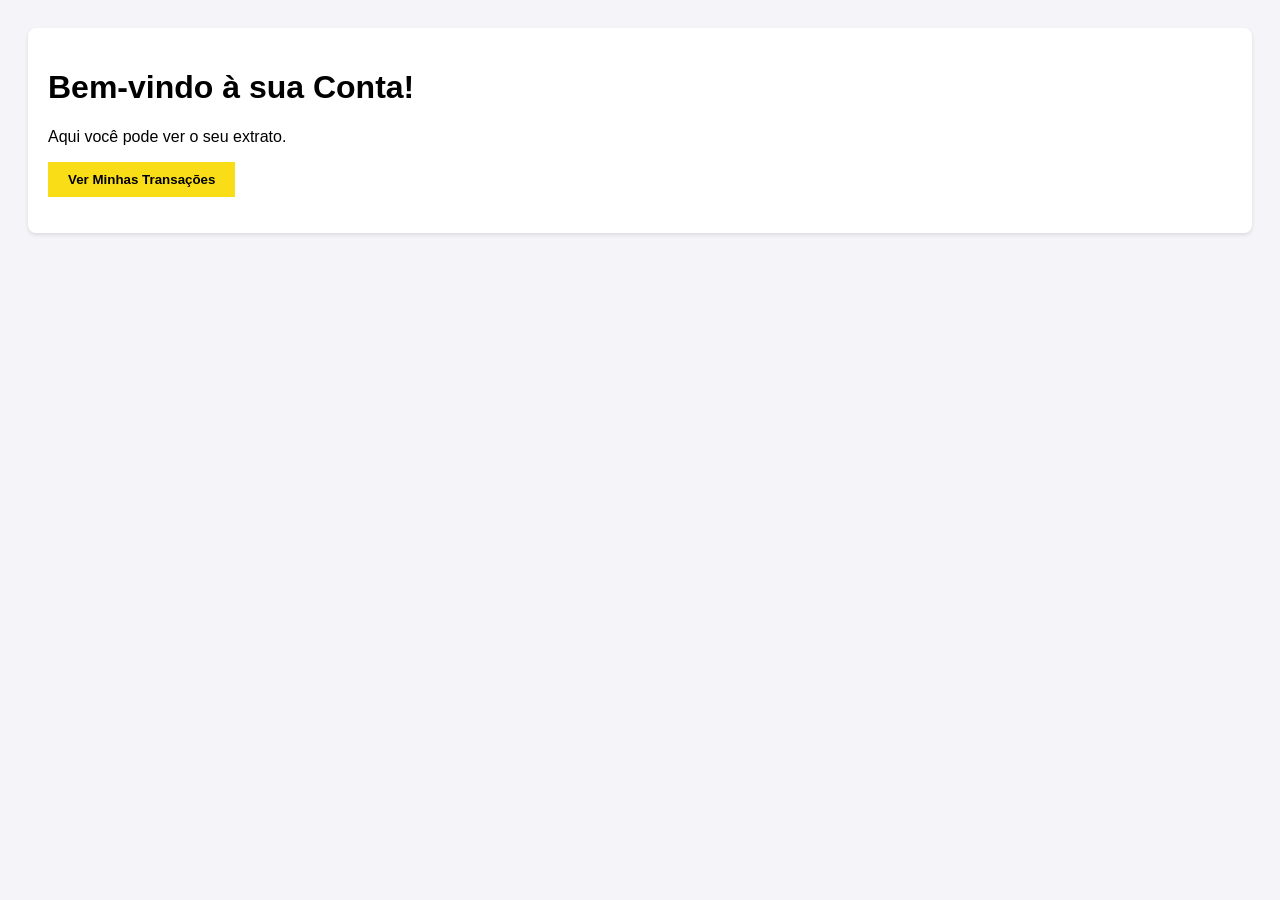
==== frontend/usuario/index.html @ 3e3252dc "Commit completa" ====
<!DOCTYPE html>
<html lang="pt-BR">
<head>
    <meta charset="UTF-8">
    <title>Banco do Brasil - Área do Cliente</title>
    <style>
        body { font-family: Arial, sans-serif; padding: 20px; background-color: #f4f4f9; }
        .caixa { background: white; padding: 20px; border-radius: 8px; box-shadow: 0 2px 4px rgba(0,0,0,0.1); }
        button { background-color: #f9dd16; border: none; padding: 10px 20px; cursor: pointer; font-weight: bold; }
    </style>
</head>
<body>
    <div class="caixa">
        <h1>Bem-vindo à sua Conta!</h1>
        <p>Aqui você pode ver o seu extrato.</p>
        <button onclick="buscarExtrato()">Ver Minhas Transações</button>
        
        <ul id="lista-transacoes">
            </ul>
    </div>

    <script src="js/api_cliente.js"></script>
</body>
</html>
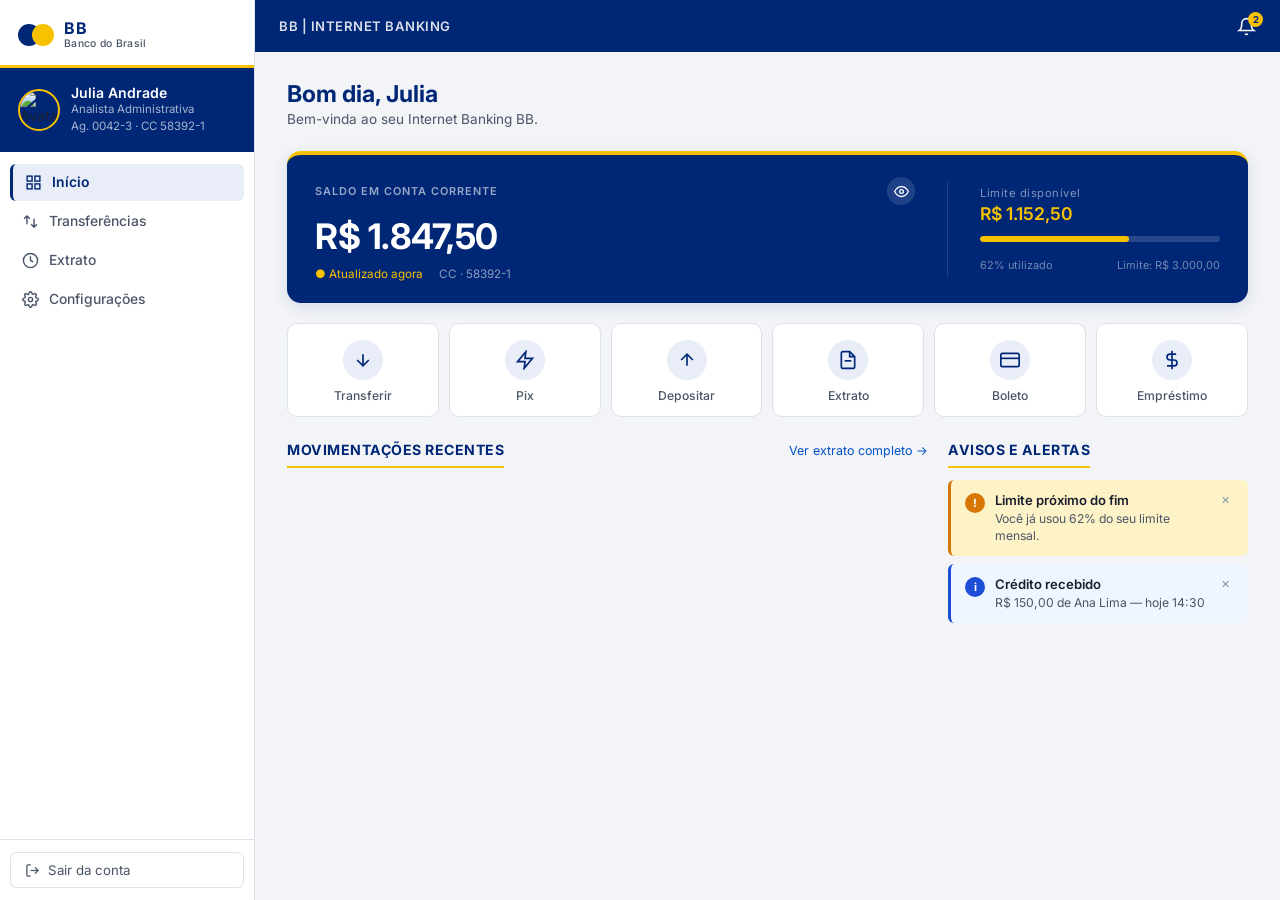
==== commit 5db19e3e: "Upload do Front do user 1/2 Commit do index.html e do style.css do front do usuário" ====
--- a/frontend/usuario/index.html
+++ b/frontend/usuario/index.html
@@ -1,24 +1,371 @@
 <!DOCTYPE html>
 <html lang="pt-BR">
 <head>
-    <meta charset="UTF-8">
-    <title>Banco do Brasil - Área do Cliente</title>
-    <style>
-        body { font-family: Arial, sans-serif; padding: 20px; background-color: #f4f4f9; }
-        .caixa { background: white; padding: 20px; border-radius: 8px; box-shadow: 0 2px 4px rgba(0,0,0,0.1); }
-        button { background-color: #f9dd16; border: none; padding: 10px 20px; cursor: pointer; font-weight: bold; }
-    </style>
+  <meta charset="UTF-8" />
+  <meta name="viewport" content="width=device-width, initial-scale=1.0"/>
+  <title>BB — Banco do Brasil</title>
+  <link rel="stylesheet" href="style.css" />
+  <link rel="preconnect" href="https://fonts.googleapis.com">
+  <link href="https://fonts.googleapis.com/css2?family=Inter:wght@300;400;500;600;700&display=swap" rel="stylesheet">
 </head>
 <body>
-    <div class="caixa">
-        <h1>Bem-vindo à sua Conta!</h1>
-        <p>Aqui você pode ver o seu extrato.</p>
-        <button onclick="buscarExtrato()">Ver Minhas Transações</button>
-        
-        <ul id="lista-transacoes">
-            </ul>
-    </div>
-
-    <script src="js/api_cliente.js"></script>
+
+  <aside class="sidebar" id="sidebar">
+
+    <div class="sidebar-header">
+      <div class="logo">
+        <div class="logo-emblem">
+          <div class="bb-circle bb-blue"></div>
+          <div class="bb-circle bb-yellow"></div>
+        </div>
+        <div class="logo-texts">
+          <span class="logo-bb">BB</span>
+          <span class="logo-name">Banco do Brasil</span>
+        </div>
+      </div>
+      <button class="sidebar-close" id="sidebarClose">✕</button>
+    </div>
+
+    <div class="user-card">
+      <div class="avatar">
+        <img src="https://api.dicebear.com/7.x/micah/svg?seed=julia&backgroundColor=f5d020" alt="Avatar Julia" />
+      </div>
+      <div class="user-info">
+        <p class="user-name">Julia Andrade</p>
+        <p class="user-detail">Analista Administrativa</p>
+        <p class="user-account">Ag. 0042-3 · CC 58392-1</p>
+      </div>
+    </div>
+
+    <nav class="nav-menu">
+      <a href="#" class="nav-item active" data-page="dashboard">
+        <svg class="nav-svg" viewBox="0 0 24 24" fill="none" stroke="currentColor" stroke-width="2"><rect x="3" y="3" width="7" height="7"/><rect x="14" y="3" width="7" height="7"/><rect x="3" y="14" width="7" height="7"/><rect x="14" y="14" width="7" height="7"/></svg>
+        Início
+      </a>
+      <a href="#" class="nav-item" data-page="transactions">
+        <svg class="nav-svg" viewBox="0 0 24 24" fill="none" stroke="currentColor" stroke-width="2"><path d="M7 16V4m0 0L3 8m4-4 4 4M17 8v12m0 0 4-4m-4 4-4-4"/></svg>
+        Transferências
+      </a>
+      <a href="#" class="nav-item" data-page="history">
+        <svg class="nav-svg" viewBox="0 0 24 24" fill="none" stroke="currentColor" stroke-width="2"><circle cx="12" cy="12" r="10"/><polyline points="12 6 12 12 16 14"/></svg>
+        Extrato
+      </a>
+      <a href="#" class="nav-item" data-page="settings">
+        <svg class="nav-svg" viewBox="0 0 24 24" fill="none" stroke="currentColor" stroke-width="2"><circle cx="12" cy="12" r="3"/><path d="M19.4 15a1.65 1.65 0 0 0 .33 1.82l.06.06a2 2 0 0 1-2.83 2.83l-.06-.06a1.65 1.65 0 0 0-1.82-.33 1.65 1.65 0 0 0-1 1.51V21a2 2 0 0 1-4 0v-.09A1.65 1.65 0 0 0 9 19.4a1.65 1.65 0 0 0-1.82.33l-.06.06a2 2 0 0 1-2.83-2.83l.06-.06A1.65 1.65 0 0 0 4.68 15a1.65 1.65 0 0 0-1.51-1H3a2 2 0 0 1 0-4h.09A1.65 1.65 0 0 0 4.6 9a1.65 1.65 0 0 0-.33-1.82l-.06-.06a2 2 0 0 1 2.83-2.83l.06.06A1.65 1.65 0 0 0 9 4.68a1.65 1.65 0 0 0 1-1.51V3a2 2 0 0 1 4 0v.09a1.65 1.65 0 0 0 1 1.51 1.65 1.65 0 0 0 1.82-.33l.06-.06a2 2 0 0 1 2.83 2.83l-.06.06A1.65 1.65 0 0 0 19.4 9a1.65 1.65 0 0 0 1.51 1H21a2 2 0 0 1 0 4h-.09a1.65 1.65 0 0 0-1.51 1z"/></svg>
+        Configurações
+      </a>
+    </nav>
+
+    <div class="sidebar-footer">
+      <button class="btn-logout">
+        <svg viewBox="0 0 24 24" fill="none" stroke="currentColor" stroke-width="2" width="15" height="15"><path d="M9 21H5a2 2 0 0 1-2-2V5a2 2 0 0 1 2-2h4"/><polyline points="16 17 21 12 16 7"/><line x1="21" y1="12" x2="9" y2="12"/></svg>
+        Sair da conta
+      </button>
+    </div>
+  </aside>
+
+  <div class="overlay" id="overlay"></div>
+
+  <main class="main" id="main">
+
+    <header class="topbar">
+      <button class="menu-btn" id="menuBtn">&#9776;</button>
+      <div class="topbar-center">BB | Internet Banking</div>
+      <div class="topbar-right">
+        <span class="topbar-time" id="currentTime"></span>
+        <div class="notif-bell" id="notifBell">
+          <svg viewBox="0 0 24 24" fill="none" stroke="currentColor" stroke-width="2" width="19" height="19"><path d="M18 8A6 6 0 0 0 6 8c0 7-3 9-3 9h18s-3-2-3-9"/><path d="M13.73 21a2 2 0 0 1-3.46 0"/></svg>
+          <span class="notif-badge" id="notifBadge">2</span>
+        </div>
+      </div>
+    </header>
+
+    <section class="page active" id="page-dashboard">
+
+      <div class="page-header">
+        <div>
+          <h1 class="greeting" id="greeting">Bom dia, Julia</h1>
+          <p class="subgreeting">Bem-vinda ao seu Internet Banking BB.</p>
+        </div>
+        <div class="header-date" id="headerDate"></div>
+      </div>
+
+      <div class="balance-card" id="balanceCard">
+        <div class="balance-card-inner">
+          <div class="balance-left">
+            <div class="balance-card-top">
+              <span class="balance-label">SALDO EM CONTA CORRENTE</span>
+              <button class="toggle-balance" id="toggleBalance" title="Mostrar/ocultar">
+                <svg id="eyeIcon" viewBox="0 0 24 24" fill="none" stroke="currentColor" stroke-width="2" width="15" height="15"><path d="M1 12s4-8 11-8 11 8 11 8-4 8-11 8-11-8-11-8z"/><circle cx="12" cy="12" r="3"/></svg>
+              </button>
+            </div>
+            <div class="balance-value" id="balanceDisplay">R$ 1.847,50</div>
+            <div class="balance-meta">
+              <span class="balance-update">● Atualizado agora</span>
+              <span class="balance-account">CC · 58392-1</span>
+            </div>
+          </div>
+          <div class="balance-divider"></div>
+          <div class="balance-right">
+            <div class="balance-stat">
+              <span class="stat-label">Limite disponível</span>
+              <span class="stat-val" id="limitDisplay">R$ 1.152,50</span>
+            </div>
+            <div class="balance-bar">
+              <div class="balance-bar-fill" id="balanceBarFill" style="width:62%"></div>
+            </div>
+            <div class="balance-limits">
+              <span id="limitPct">62% utilizado</span>
+              <span>Limite: R$ 3.000,00</span>
+            </div>
+          </div>
+        </div>
+      </div>
+
+      <div class="quick-actions">
+        <button class="qa-btn" data-page="transactions">
+          <div class="qa-icon-wrap">
+            <svg viewBox="0 0 24 24" fill="none" stroke="currentColor" stroke-width="2" width="20" height="20"><line x1="12" y1="5" x2="12" y2="19"/><polyline points="19 12 12 19 5 12"/></svg>
+          </div>
+          <span>Transferir</span>
+        </button>
+        <button class="qa-btn" onclick="openPixModal()">
+          <div class="qa-icon-wrap">
+            <svg viewBox="0 0 24 24" fill="none" stroke="currentColor" stroke-width="2" width="20" height="20"><polygon points="13 2 3 14 12 14 11 22 21 10 12 10 13 2"/></svg>
+          </div>
+          <span>Pix</span>
+        </button>
+        <button class="qa-btn" onclick="openDepositModal()">
+          <div class="qa-icon-wrap">
+            <svg viewBox="0 0 24 24" fill="none" stroke="currentColor" stroke-width="2" width="20" height="20"><line x1="12" y1="19" x2="12" y2="5"/><polyline points="5 12 12 5 19 12"/></svg>
+          </div>
+          <span>Depositar</span>
+        </button>
+        <button class="qa-btn" data-page="history">
+          <div class="qa-icon-wrap">
+            <svg viewBox="0 0 24 24" fill="none" stroke="currentColor" stroke-width="2" width="20" height="20"><path d="M14 2H6a2 2 0 0 0-2 2v16a2 2 0 0 0 2 2h12a2 2 0 0 0 2-2V8z"/><polyline points="14 2 14 8 20 8"/><line x1="16" y1="13" x2="8" y2="13"/></svg>
+          </div>
+          <span>Extrato</span>
+        </button>
+        <button class="qa-btn" onclick="showToast('Função disponível em breve.')">
+          <div class="qa-icon-wrap">
+            <svg viewBox="0 0 24 24" fill="none" stroke="currentColor" stroke-width="2" width="20" height="20"><rect x="1" y="4" width="22" height="16" rx="2"/><line x1="1" y1="10" x2="23" y2="10"/></svg>
+          </div>
+          <span>Boleto</span>
+        </button>
+        <button class="qa-btn" onclick="showToast('Função disponível em breve.')">
+          <div class="qa-icon-wrap">
+            <svg viewBox="0 0 24 24" fill="none" stroke="currentColor" stroke-width="2" width="20" height="20"><line x1="12" y1="1" x2="12" y2="23"/><path d="M17 5H9.5a3.5 3.5 0 0 0 0 7h5a3.5 3.5 0 0 1 0 7H6"/></svg>
+          </div>
+          <span>Empréstimo</span>
+        </button>
+      </div>
+
+      <div class="dashboard-grid">
+        <div class="recent-section">
+          <div class="section-header">
+            <h2 class="section-title">Movimentações recentes</h2>
+            <a href="#" class="see-all" data-page="history">Ver extrato completo →</a>
+          </div>
+          <div class="transactions-list" id="recentTransactions"></div>
+        </div>
+
+        <div class="alerts-section">
+          <h2 class="section-title">Avisos e alertas</h2>
+          <div id="alertsContainer">
+            <div class="alert-item alert-warning">
+              <div class="alert-icon-wrap warning">!</div>
+              <div class="alert-text">
+                <strong>Limite próximo do fim</strong>
+                <p>Você já usou 62% do seu limite mensal.</p>
+              </div>
+              <button class="alert-close" onclick="dismissAlert(this)">✕</button>
+            </div>
+            <div class="alert-item alert-info">
+              <div class="alert-icon-wrap info">i</div>
+              <div class="alert-text">
+                <strong>Crédito recebido</strong>
+                <p>R$ 150,00 de Ana Lima — hoje 14:30</p>
+              </div>
+              <button class="alert-close" onclick="dismissAlert(this)">✕</button>
+            </div>
+          </div>
+        </div>
+      </div>
+    </section>
+
+    <section class="page" id="page-transactions">
+      <div class="page-header">
+        <h1 class="page-title">Transferência entre contas</h1>
+        <p class="subgreeting">Preencha os dados do favorecido.</p>
+      </div>
+      <div class="form-card">
+        <div class="form-section-label">DADOS DA OPERAÇÃO</div>
+        <div class="form-group">
+          <label class="form-label">Conta de débito</label>
+          <div class="origin-display">
+            <div>
+              <div class="od-name">Julia Andrade</div>
+              <div class="od-sub">CC 58392-1 · Ag. 0042-3</div>
+            </div>
+            <span class="od-balance">Saldo: <strong id="formBalance">R$ 1.847,50</strong></span>
+          </div>
+        </div>
+        <div class="form-row">
+          <div class="form-group">
+            <label class="form-label" for="recipientName">Nome do favorecido</label>
+            <input type="text" id="recipientName" class="form-input" placeholder="Nome completo" />
+          </div>
+          <div class="form-group">
+            <label class="form-label" for="recipientAccount">Agência e conta</label>
+            <input type="text" id="recipientAccount" class="form-input" placeholder="0000 · 00000-0" />
+          </div>
+        </div>
+        <div class="form-row">
+          <div class="form-group">
+            <label class="form-label" for="transferAmount">Valor (R$)</label>
+            <div class="amount-input-wrap">
+              <span class="currency-prefix">R$</span>
+              <input type="number" id="transferAmount" class="form-input amount-input" placeholder="0,00" min="0.01" step="0.01" />
+            </div>
+          </div>
+          <div class="form-group">
+            <label class="form-label" for="transferDesc">Finalidade</label>
+            <input type="text" id="transferDesc" class="form-input" placeholder="Opcional" />
+          </div>
+        </div>
+        <div class="form-actions">
+          <button class="btn-secondary" onclick="navigateTo('dashboard')">Cancelar</button>
+          <button class="btn-primary" onclick="initiateTransfer()">Continuar →</button>
+        </div>
+      </div>
+    </section>
+
+    <section class="page" id="page-history">
+      <div class="page-header">
+        <h1 class="page-title">Extrato da conta</h1>
+        <p class="subgreeting">CC 58392-1 · Ag. 0042-3</p>
+      </div>
+      <div class="filter-bar">
+        <button class="filter-btn active" data-filter="all">Todas</button>
+        <button class="filter-btn" data-filter="sent">Débitos</button>
+        <button class="filter-btn" data-filter="received">Créditos</button>
+      </div>
+      <div class="transactions-list full" id="historyTransactions"></div>
+    </section>
+
+    <section class="page" id="page-settings">
+      <div class="page-header">
+        <h1 class="page-title">Configurações</h1>
+        <p class="subgreeting">Preferências da sua conta.</p>
+      </div>
+      <div class="settings-list">
+        <div class="settings-item">
+          <div class="settings-item-info">
+            <strong>Notificações de movimentações</strong>
+            <span>Receba alertas a cada operação realizada</span>
+          </div>
+          <label class="toggle-switch"><input type="checkbox" checked /><span class="slider"></span></label>
+        </div>
+        <div class="settings-item">
+          <div class="settings-item-info">
+            <strong>Autenticação em dois fatores</strong>
+            <span>Maior segurança no acesso à conta</span>
+          </div>
+          <label class="toggle-switch"><input type="checkbox" /><span class="slider"></span></label>
+        </div>
+        <div class="settings-item">
+          <div class="settings-item-info">
+            <strong>Tema escuro</strong>
+            <span>Alterar aparência da interface</span>
+          </div>
+          <label class="toggle-switch"><input type="checkbox" id="darkModeToggle" /><span class="slider"></span></label>
+        </div>
+        <div class="settings-item">
+          <div class="settings-item-info">
+            <strong>Alertas de limite de crédito</strong>
+            <span>Aviso automático ao ultrapassar 80% do limite</span>
+          </div>
+          <label class="toggle-switch"><input type="checkbox" checked /><span class="slider"></span></label>
+        </div>
+      </div>
+    </section>
+
+  </main>
+
+  <div class="modal-backdrop" id="modal-confirm">
+    <div class="modal">
+      <div class="modal-header-bar">
+        <div class="modal-logo-mini"><div class="bb-circle bb-blue" style="width:9px;height:9px"></div><div class="bb-circle bb-yellow" style="width:9px;height:9px;margin-left:-3px"></div></div>
+        <span>Banco do Brasil</span>
+      </div>
+      <div class="modal-icon"><svg viewBox="0 0 24 24" fill="none" stroke="currentColor" stroke-width="1.5" width="26" height="26"><path d="M7 16V4m0 0L3 8m4-4 4 4M17 8v12m0 0 4-4m-4 4-4-4"/></svg></div>
+      <h2 class="modal-title">Confirmar transferência</h2>
+      <div class="modal-details" id="modalDetails"></div>
+      <div class="modal-alert"><span>!</span><p>Verifique os dados antes de confirmar. Esta operação não poderá ser desfeita.</p></div>
+      <div class="modal-actions">
+        <button class="btn-secondary" onclick="closeModal('modal-confirm')">Cancelar</button>
+        <button class="btn-primary" onclick="confirmTransfer()">Confirmar transferência</button>
+      </div>
+    </div>
+  </div>
+
+  <div class="modal-backdrop" id="modal-success">
+    <div class="modal modal-sm">
+      <div class="modal-icon success-icon"><svg viewBox="0 0 24 24" fill="none" stroke="currentColor" stroke-width="2.5" width="26" height="26"><polyline points="20 6 9 17 4 12"/></svg></div>
+      <h2 class="modal-title">Operação realizada!</h2>
+      <p class="modal-sub" id="successMsg"></p>
+      <p class="modal-protocol">Protocolo: <strong id="protocolNum"></strong></p>
+      <button class="btn-primary" onclick="closeModal('modal-success'); navigateTo('dashboard')">Voltar ao início</button>
+    </div>
+  </div>
+
+  <div class="modal-backdrop" id="modal-error">
+    <div class="modal modal-sm">
+      <div class="modal-icon error-icon"><svg viewBox="0 0 24 24" fill="none" stroke="currentColor" stroke-width="2.5" width="26" height="26"><line x1="18" y1="6" x2="6" y2="18"/><line x1="6" y1="6" x2="18" y2="18"/></svg></div>
+      <h2 class="modal-title">Operação não realizada</h2>
+      <p class="modal-sub" id="errorMsg"></p>
+      <button class="btn-primary" onclick="closeModal('modal-error')">Tentar novamente</button>
+    </div>
+  </div>
+
+  <div class="modal-backdrop" id="modal-pix">
+    <div class="modal">
+      <div class="modal-header-bar pix-bar"><span class="pix-tag">&#9889; Pix</span></div>
+      <div class="modal-icon pix-icon"><svg viewBox="0 0 24 24" fill="none" stroke="currentColor" stroke-width="1.5" width="26" height="26"><polygon points="13 2 3 14 12 14 11 22 21 10 12 10 13 2"/></svg></div>
+      <h2 class="modal-title">Transferência Pix</h2>
+      <div class="form-group">
+        <label class="form-label">Chave Pix do destinatário</label>
+        <input type="text" class="form-input" id="pixKey" placeholder="CPF, e-mail, telefone ou chave aleatória" />
+      </div>
+      <div class="form-group">
+        <label class="form-label">Valor (R$)</label>
+        <div class="amount-input-wrap"><span class="currency-prefix">R$</span><input type="number" id="pixAmount" class="form-input amount-input" placeholder="0,00" /></div>
+      </div>
+      <div class="modal-actions">
+        <button class="btn-secondary" onclick="closeModal('modal-pix')">Cancelar</button>
+        <button class="btn-primary" onclick="processPix()">Confirmar Pix</button>
+      </div>
+    </div>
+  </div>
+
+  <div class="modal-backdrop" id="modal-deposit">
+    <div class="modal modal-sm">
+      <div class="modal-icon deposit-icon"><svg viewBox="0 0 24 24" fill="none" stroke="currentColor" stroke-width="2" width="26" height="26"><line x1="12" y1="19" x2="12" y2="5"/><polyline points="5 12 12 5 19 12"/></svg></div>
+      <h2 class="modal-title">Simular crédito</h2>
+      <p class="modal-sub">Adicione um valor à sua conta corrente.</p>
+      <div class="form-group">
+        <label class="form-label">Valor (R$)</label>
+        <div class="amount-input-wrap"><span class="currency-prefix">R$</span><input type="number" id="depositAmount" class="form-input amount-input" placeholder="0,00" /></div>
+      </div>
+      <div class="modal-actions">
+        <button class="btn-secondary" onclick="closeModal('modal-deposit')">Cancelar</button>
+        <button class="btn-primary" onclick="processDeposit()">Confirmar crédito</button>
+      </div>
+    </div>
+  </div>
+
+  <div class="toast" id="toast"></div>
+  <script src="app.js"></script>
 </body>
-</html>+</html>
--- a/frontend/usuario/style.css
+++ b/frontend/usuario/style.css
@@ -0,0 +1,871 @@
+/* ===========================
+   BB Internet Banking — style.css
+   Identidade: Azul #002776 + Amarelo #F8C200
+   =========================== */
+
+@import url('https://fonts.googleapis.com/css2?family=Inter:wght@300;400;500;600;700&display=swap');
+
+:root {
+  --bb-blue:        #002776;
+  --bb-blue-mid:    #003d99;
+  --bb-blue-light:  #0050c8;
+  --bb-yellow:      #F8C200;
+  --bb-yellow-dark: #d4a500;
+
+  --bg:        #f2f4f7;
+  --surface:   #ffffff;
+  --surface2:  #f7f8fa;
+  --border:    #dde1e9;
+
+  --text-primary:   #1a1f2e;
+  --text-secondary: #4a5568;
+  --text-muted:     #8a96a8;
+
+  --green:       #1a8a4a;
+  --green-light: #e6f5ed;
+  --red:         #c0392b;
+  --red-light:   #fdecea;
+  --orange:      #d97706;
+  --orange-light:#fef3c7;
+  --info:        #1d4ed8;
+  --info-light:  #eff6ff;
+
+  --shadow-sm: 0 1px 3px rgba(0,39,118,0.08);
+  --shadow-md: 0 4px 16px rgba(0,39,118,0.12);
+  --shadow-lg: 0 12px 40px rgba(0,39,118,0.18);
+
+  --radius-sm: 6px;
+  --radius:    10px;
+  --radius-lg: 14px;
+
+  --sidebar-w: 255px;
+  --font: 'Inter', sans-serif;
+  --transition: 0.18s ease;
+}
+
+body.dark {
+  --bg:        #0d1117;
+  --surface:   #161b27;
+  --surface2:  #1e2535;
+  --border:    #2a3347;
+  --text-primary:   #e8edf5;
+  --text-secondary: #8fa3c0;
+  --text-muted:     #506075;
+  --green-light:    #0d2e1a;
+  --red-light:      #2e0f0c;
+  --orange-light:   #2e1f05;
+  --info-light:     #0d1a3a;
+}
+
+*, *::before, *::after { box-sizing: border-box; margin: 0; padding: 0; }
+body {
+  font-family: var(--font);
+  background: var(--bg);
+  color: var(--text-primary);
+  min-height: 100vh;
+  display: flex;
+  font-size: 14px;
+  transition: background var(--transition), color var(--transition);
+}
+
+.logo-emblem {
+  display: flex;
+  align-items: center;
+}
+.bb-circle {
+  width: 22px; height: 22px;
+  border-radius: 50%;
+}
+.bb-blue   { background: var(--bb-blue); }
+.bb-yellow { background: var(--bb-yellow); margin-left: -8px; }
+.logo-texts {
+  display: flex;
+  flex-direction: column;
+  margin-left: 10px;
+  line-height: 1.1;
+}
+.logo-bb {
+  font-weight: 700;
+  font-size: 1rem;
+  color: var(--bb-blue);
+  letter-spacing: 1px;
+}
+body.dark .logo-bb { color: var(--bb-yellow); }
+.logo-name {
+  font-size: 0.65rem;
+  color: var(--text-secondary);
+  letter-spacing: 0.3px;
+  font-weight: 500;
+}
+
+.sidebar {
+  width: var(--sidebar-w);
+  height: 100vh;
+  background: var(--surface);
+  border-right: 1px solid var(--border);
+  display: flex;
+  flex-direction: column;
+  position: fixed;
+  left: 0; top: 0;
+  z-index: 200;
+  transition: transform var(--transition), box-shadow var(--transition);
+}
+
+.sidebar-header {
+  display: flex;
+  align-items: center;
+  justify-content: space-between;
+  padding: 20px 18px 16px;
+  border-bottom: 3px solid var(--bb-yellow);
+}
+.logo { display: flex; align-items: center; }
+.sidebar-close {
+  display: none;
+  background: none;
+  border: none;
+  color: var(--text-secondary);
+  font-size: 1rem;
+  cursor: pointer;
+  padding: 4px 6px;
+  border-radius: var(--radius-sm);
+}
+.sidebar-close:hover { background: var(--surface2); }
+
+.user-card {
+  display: flex;
+  align-items: center;
+  gap: 11px;
+  padding: 16px 18px;
+  background: var(--bb-blue);
+}
+.avatar {
+  width: 42px; height: 42px;
+  border-radius: 50%;
+  overflow: hidden;
+  border: 2px solid var(--bb-yellow);
+  flex-shrink: 0;
+}
+.avatar img { width: 100%; height: 100%; object-fit: cover; }
+.user-name {
+  font-weight: 600;
+  font-size: 0.88rem;
+  color: #fff;
+}
+.user-detail, .user-account {
+  font-size: 0.72rem;
+  color: rgba(255,255,255,0.65);
+  line-height: 1.5;
+}
+
+.nav-menu {
+  flex: 1;
+  padding: 12px 10px;
+  display: flex;
+  flex-direction: column;
+  gap: 2px;
+}
+.nav-item {
+  display: flex;
+  align-items: center;
+  gap: 10px;
+  padding: 10px 12px;
+  border-radius: var(--radius-sm);
+  text-decoration: none;
+  color: var(--text-secondary);
+  font-size: 0.87rem;
+  font-weight: 500;
+  transition: all var(--transition);
+}
+.nav-item:hover {
+  background: var(--surface2);
+  color: var(--bb-blue);
+}
+.nav-item.active {
+  background: #e8edf8;
+  color: var(--bb-blue);
+  font-weight: 600;
+  border-left: 3px solid var(--bb-blue);
+}
+body.dark .nav-item.active {
+  background: #0d1a3a;
+  color: var(--bb-yellow);
+  border-left-color: var(--bb-yellow);
+}
+.nav-svg { width: 17px; height: 17px; flex-shrink: 0; }
+
+.sidebar-footer { padding: 12px 10px; border-top: 1px solid var(--border); }
+.btn-logout {
+  width: 100%;
+  padding: 9px 14px;
+  display: flex;
+  align-items: center;
+  gap: 8px;
+  background: none;
+  border: 1px solid var(--border);
+  border-radius: var(--radius-sm);
+  color: var(--text-secondary);
+  font-family: var(--font);
+  font-size: 0.83rem;
+  cursor: pointer;
+  transition: all var(--transition);
+}
+.btn-logout:hover {
+  background: var(--red-light);
+  border-color: var(--red);
+  color: var(--red);
+}
+
+.overlay { display: none; position: fixed; inset: 0; background: rgba(0,0,0,0.4); z-index: 150; }
+.overlay.active { display: block; }
+
+.main { margin-left: var(--sidebar-w); flex: 1; min-height: 100vh; display: flex; flex-direction: column; }
+
+.topbar {
+  height: 52px;
+  background: var(--bb-blue);
+  display: flex;
+  align-items: center;
+  justify-content: space-between;
+  padding: 0 24px;
+  position: sticky;
+  top: 0;
+  z-index: 100;
+}
+.menu-btn {
+  display: none;
+  background: none;
+  border: none;
+  color: white;
+  font-size: 1.2rem;
+  cursor: pointer;
+  padding: 4px;
+}
+.topbar-center {
+  font-size: 0.82rem;
+  font-weight: 600;
+  color: rgba(255,255,255,0.85);
+  letter-spacing: 0.5px;
+  text-transform: uppercase;
+}
+.topbar-right { display: flex; align-items: center; gap: 16px; }
+.topbar-time { font-size: 0.78rem; color: rgba(255,255,255,0.65); }
+.notif-bell { position: relative; cursor: pointer; color: white; display: flex; }
+.notif-badge {
+  position: absolute;
+  top: -5px; right: -7px;
+  background: var(--bb-yellow);
+  color: var(--bb-blue);
+  font-size: 0.6rem;
+  font-weight: 700;
+  width: 15px; height: 15px;
+  border-radius: 50%;
+  display: flex;
+  align-items: center;
+  justify-content: center;
+}
+
+.page { display: none; padding: 28px 32px 48px; width: 100%; animation: fadeIn 0.25s ease; }
+.page.active { display: block; }
+
+#page-dashboard.active {
+  display: grid;
+  grid-template-columns: 1fr 320px;
+  grid-template-rows: auto auto auto 1fr;
+  column-gap: 24px;
+}
+#page-dashboard .page-header   { grid-column: 1 / -1; }
+#page-dashboard .balance-card  { grid-column: 1 / -1; }
+#page-dashboard .quick-actions { grid-column: 1 / -1; }
+#page-dashboard .dashboard-grid { grid-column: 1 / -1; }
+
+@keyframes fadeIn { from { opacity: 0; transform: translateY(8px); } to { opacity: 1; transform: translateY(0); } }
+
+.page-header { margin-bottom: 24px; display: flex; justify-content: space-between; align-items: flex-start; }
+.greeting { font-size: 1.45rem; font-weight: 700; color: var(--bb-blue); }
+body.dark .greeting { color: var(--bb-yellow); }
+.page-title { font-size: 1.3rem; font-weight: 700; color: var(--text-primary); }
+.subgreeting { color: var(--text-secondary); font-size: 0.85rem; margin-top: 3px; }
+.header-date { font-size: 0.78rem; color: var(--text-muted); text-align: right; line-height: 1.6; }
+
+.balance-card {
+  background: var(--bb-blue);
+  border-radius: var(--radius-lg);
+  margin-bottom: 20px;
+  overflow: hidden;
+  box-shadow: var(--shadow-md);
+  border-top: 4px solid var(--bb-yellow);
+}
+.balance-card-inner {
+  display: flex;
+  align-items: stretch;
+  padding: 22px 28px;
+  gap: 32px;
+}
+.balance-left { flex: 1; }
+.balance-card-top {
+  display: flex;
+  align-items: center;
+  justify-content: space-between;
+  margin-bottom: 10px;
+}
+.balance-label {
+  font-size: 0.68rem;
+  font-weight: 600;
+  color: rgba(255,255,255,0.6);
+  letter-spacing: 1px;
+}
+.toggle-balance {
+  background: rgba(255,255,255,0.12);
+  border: none;
+  color: white;
+  width: 28px; height: 28px;
+  border-radius: 50%;
+  cursor: pointer;
+  display: flex;
+  align-items: center;
+  justify-content: center;
+  transition: background var(--transition);
+}
+.toggle-balance:hover { background: rgba(255,255,255,0.22); }
+.balance-value {
+  font-size: 2.2rem;
+  font-weight: 700;
+  color: white;
+  letter-spacing: -0.5px;
+  margin-bottom: 10px;
+  transition: all 0.25s;
+}
+.balance-meta {
+  display: flex;
+  gap: 16px;
+  font-size: 0.73rem;
+  color: rgba(255,255,255,0.55);
+}
+.balance-update { color: var(--bb-yellow); }
+.balance-divider {
+  width: 1px;
+  background: rgba(255,255,255,0.12);
+  margin: 4px 0;
+}
+.balance-right {
+  min-width: 240px;
+  display: flex;
+  flex-direction: column;
+  justify-content: center;
+  gap: 12px;
+}
+.balance-stat { display: flex; flex-direction: column; gap: 3px; }
+.stat-label { font-size: 0.7rem; color: rgba(255,255,255,0.5); letter-spacing: 0.5px; }
+.stat-val { font-size: 1.1rem; font-weight: 600; color: var(--bb-yellow); }
+.balance-bar {
+  background: rgba(255,255,255,0.15);
+  height: 6px;
+  border-radius: 6px;
+  overflow: hidden;
+}
+.balance-bar-fill {
+  height: 100%;
+  background: var(--bb-yellow);
+  border-radius: 6px;
+  transition: width 0.6s ease;
+}
+.balance-limits {
+  display: flex;
+  justify-content: space-between;
+  font-size: 0.68rem;
+  color: rgba(255,255,255,0.45);
+  margin-top: 4px;
+}
+
+.quick-actions {
+  display: grid;
+  grid-template-columns: repeat(6, 1fr);
+  gap: 10px;
+  margin-bottom: 24px;
+}
+.qa-btn {
+  background: var(--surface);
+  border: 1px solid var(--border);
+  border-radius: var(--radius);
+  padding: 16px 8px 13px;
+  display: flex;
+  flex-direction: column;
+  align-items: center;
+  gap: 8px;
+  cursor: pointer;
+  font-family: var(--font);
+  font-size: 0.76rem;
+  font-weight: 500;
+  color: var(--text-secondary);
+  transition: all var(--transition);
+}
+.qa-btn:hover {
+  border-color: var(--bb-blue);
+  color: var(--bb-blue);
+  background: #e8edf8;
+  transform: translateY(-2px);
+  box-shadow: var(--shadow-sm);
+}
+body.dark .qa-btn:hover { background: #0d1a3a; color: var(--bb-yellow); border-color: var(--bb-yellow); }
+.qa-icon-wrap {
+  width: 40px; height: 40px;
+  border-radius: 50%;
+  background: #e8edf8;
+  display: flex;
+  align-items: center;
+  justify-content: center;
+  color: var(--bb-blue);
+  transition: all var(--transition);
+}
+body.dark .qa-icon-wrap { background: #0d1a3a; color: var(--bb-yellow); }
+.qa-btn:hover .qa-icon-wrap { background: var(--bb-blue); color: white; }
+body.dark .qa-btn:hover .qa-icon-wrap { background: var(--bb-yellow); color: var(--bb-blue); }
+
+.dashboard-grid {
+  display: grid;
+  grid-template-columns: 1fr 300px;
+  gap: 20px;
+}
+
+.section-title {
+  font-size: 0.88rem;
+  font-weight: 700;
+  color: var(--bb-blue);
+  text-transform: uppercase;
+  letter-spacing: 0.5px;
+  margin-bottom: 12px;
+  padding-bottom: 8px;
+  border-bottom: 2px solid var(--bb-yellow);
+  display: inline-block;
+}
+body.dark .section-title { color: var(--bb-yellow); }
+.section-header {
+  display: flex;
+  align-items: baseline;
+  justify-content: space-between;
+  margin-bottom: 12px;
+}
+.section-header .section-title { margin-bottom: 0; }
+.see-all { font-size: 0.78rem; color: var(--bb-blue-light); text-decoration: none; }
+.see-all:hover { text-decoration: underline; }
+
+.alert-item {
+  display: flex;
+  align-items: flex-start;
+  gap: 10px;
+  padding: 12px 14px;
+  border-radius: var(--radius-sm);
+  border-left: 3px solid transparent;
+  margin-bottom: 8px;
+  animation: slideIn 0.25s ease;
+}
+@keyframes slideIn { from { opacity: 0; transform: translateX(-8px); } to { opacity: 1; } }
+.alert-warning { background: var(--orange-light); border-left-color: var(--orange); }
+.alert-info    { background: var(--info-light);   border-left-color: var(--info); }
+.alert-success { background: var(--green-light);  border-left-color: var(--green); }
+.alert-danger  { background: var(--red-light);    border-left-color: var(--red); }
+.alert-icon-wrap {
+  width: 20px; height: 20px;
+  border-radius: 50%;
+  display: flex;
+  align-items: center;
+  justify-content: center;
+  font-size: 0.7rem;
+  font-weight: 700;
+  flex-shrink: 0;
+  margin-top: 1px;
+}
+.alert-icon-wrap.warning { background: var(--orange); color: white; }
+.alert-icon-wrap.info    { background: var(--info);   color: white; }
+.alert-icon-wrap.success { background: var(--green);  color: white; }
+.alert-icon-wrap.danger  { background: var(--red);    color: white; }
+.alert-text { flex: 1; }
+.alert-text strong { font-size: 0.82rem; font-weight: 600; display: block; margin-bottom: 2px; color: var(--text-primary); }
+.alert-text p { font-size: 0.76rem; color: var(--text-secondary); line-height: 1.4; }
+.alert-close {
+  background: none; border: none; color: var(--text-muted);
+  cursor: pointer; font-size: 0.7rem; padding: 2px 4px;
+  border-radius: 3px; transition: all var(--transition); flex-shrink: 0;
+}
+.alert-close:hover { background: rgba(0,0,0,0.07); }
+
+.transactions-list { display: flex; flex-direction: column; gap: 1px; }
+.tx-item {
+  display: flex;
+  align-items: center;
+  gap: 12px;
+  background: var(--surface);
+  border: 1px solid var(--border);
+  border-radius: var(--radius-sm);
+  padding: 12px 16px;
+  margin-bottom: 4px;
+  transition: all var(--transition);
+}
+.tx-item:hover { border-color: var(--bb-blue); box-shadow: var(--shadow-sm); }
+.tx-icon {
+  width: 36px; height: 36px;
+  border-radius: 50%;
+  display: flex;
+  align-items: center;
+  justify-content: center;
+  font-size: 0.85rem;
+  font-weight: 700;
+  flex-shrink: 0;
+  color: white;
+}
+.tx-icon.sent     { background: var(--red); }
+.tx-icon.received { background: var(--green); }
+.tx-icon.deposit  { background: var(--bb-blue); }
+.tx-info { flex: 1; }
+.tx-name  { font-weight: 600; font-size: 0.86rem; color: var(--text-primary); }
+.tx-date  { font-size: 0.72rem; color: var(--text-muted); margin-top: 2px; }
+.tx-amount { font-weight: 700; font-size: 0.9rem; }
+.tx-amount.sent     { color: var(--red); }
+.tx-amount.received { color: var(--green); }
+.tx-amount.deposit  { color: var(--bb-blue); }
+
+.filter-bar { display: flex; gap: 8px; margin-bottom: 18px; }
+.filter-btn {
+  padding: 7px 16px;
+  border: 1px solid var(--border);
+  background: var(--surface);
+  border-radius: 4px;
+  font-family: var(--font);
+  font-size: 0.8rem;
+  font-weight: 500;
+  color: var(--text-secondary);
+  cursor: pointer;
+  transition: all var(--transition);
+}
+.filter-btn.active, .filter-btn:hover {
+  background: var(--bb-blue);
+  border-color: var(--bb-blue);
+  color: white;
+}
+body.dark .filter-btn.active, body.dark .filter-btn:hover {
+  background: var(--bb-yellow);
+  border-color: var(--bb-yellow);
+  color: var(--bb-blue);
+}
+
+.form-card {
+  background: var(--surface);
+  border: 1px solid var(--border);
+  border-radius: var(--radius-lg);
+  border-top: 3px solid var(--bb-blue);
+  padding: 26px 24px;
+  display: flex;
+  flex-direction: column;
+  gap: 18px;
+}
+body.dark .form-card { border-top-color: var(--bb-yellow); }
+.form-section-label {
+  font-size: 0.68rem;
+  font-weight: 700;
+  color: var(--bb-blue);
+  letter-spacing: 1.2px;
+  padding-bottom: 12px;
+  border-bottom: 1px solid var(--border);
+}
+body.dark .form-section-label { color: var(--bb-yellow); }
+.form-row { display: grid; grid-template-columns: 1fr 1fr; gap: 16px; }
+.form-group { display: flex; flex-direction: column; gap: 6px; }
+.form-label {
+  font-size: 0.73rem;
+  font-weight: 600;
+  color: var(--text-secondary);
+  text-transform: uppercase;
+  letter-spacing: 0.4px;
+}
+.form-input {
+  padding: 10px 13px;
+  border: 1px solid var(--border);
+  border-radius: var(--radius-sm);
+  background: var(--bg);
+  font-family: var(--font);
+  font-size: 0.9rem;
+  color: var(--text-primary);
+  transition: border-color var(--transition), box-shadow var(--transition);
+  outline: none;
+}
+.form-input:focus {
+  border-color: var(--bb-blue);
+  box-shadow: 0 0 0 3px rgba(0,39,118,0.1);
+}
+.form-input::placeholder { color: var(--text-muted); }
+.amount-input-wrap {
+  display: flex;
+  align-items: center;
+  border: 1px solid var(--border);
+  border-radius: var(--radius-sm);
+  background: var(--bg);
+  overflow: hidden;
+  transition: border-color var(--transition), box-shadow var(--transition);
+}
+.amount-input-wrap:focus-within {
+  border-color: var(--bb-blue);
+  box-shadow: 0 0 0 3px rgba(0,39,118,0.1);
+}
+.currency-prefix {
+  padding: 0 12px;
+  font-weight: 600;
+  color: var(--text-muted);
+  font-size: 0.88rem;
+  border-right: 1px solid var(--border);
+  background: var(--surface2);
+}
+.amount-input { flex: 1; border: none !important; box-shadow: none !important; background: transparent; }
+.origin-display {
+  background: var(--surface2);
+  border: 1px solid var(--border);
+  border-radius: var(--radius-sm);
+  padding: 11px 14px;
+  display: flex;
+  align-items: center;
+  justify-content: space-between;
+}
+.od-name { font-weight: 600; font-size: 0.9rem; }
+.od-sub  { font-size: 0.72rem; color: var(--text-muted); margin-top: 2px; }
+.od-balance { font-size: 0.8rem; color: var(--text-secondary); }
+.od-balance strong { color: var(--green); }
+.form-actions { display: flex; gap: 12px; justify-content: flex-end; padding-top: 4px; }
+
+.btn-primary {
+  padding: 11px 24px;
+  background: var(--bb-blue);
+  color: white;
+  border: none;
+  border-radius: var(--radius-sm);
+  font-family: var(--font);
+  font-weight: 600;
+  font-size: 0.88rem;
+  cursor: pointer;
+  transition: all var(--transition);
+  letter-spacing: 0.2px;
+}
+.btn-primary:hover {
+  background: var(--bb-blue-mid);
+  box-shadow: 0 3px 12px rgba(0,39,118,0.3);
+  transform: translateY(-1px);
+}
+.btn-primary:active { transform: translateY(0); }
+.btn-secondary {
+  padding: 11px 22px;
+  background: var(--surface);
+  color: var(--text-secondary);
+  border: 1px solid var(--border);
+  border-radius: var(--radius-sm);
+  font-family: var(--font);
+  font-weight: 500;
+  font-size: 0.88rem;
+  cursor: pointer;
+  transition: all var(--transition);
+}
+.btn-secondary:hover { background: var(--surface2); border-color: var(--text-muted); }
+
+.settings-list {
+  background: var(--surface);
+  border: 1px solid var(--border);
+  border-radius: var(--radius-lg);
+  border-top: 3px solid var(--bb-blue);
+  overflow: hidden;
+}
+.settings-item {
+  display: flex;
+  align-items: center;
+  justify-content: space-between;
+  padding: 16px 20px;
+  border-bottom: 1px solid var(--border);
+  gap: 16px;
+}
+.settings-item:last-child { border-bottom: none; }
+.settings-item-info { display: flex; flex-direction: column; gap: 2px; }
+.settings-item-info strong { font-size: 0.88rem; font-weight: 600; color: var(--text-primary); }
+.settings-item-info span { font-size: 0.76rem; color: var(--text-muted); }
+
+.toggle-switch { position: relative; width: 42px; height: 22px; cursor: pointer; flex-shrink: 0; }
+.toggle-switch input { opacity: 0; width: 0; height: 0; }
+.slider {
+  position: absolute; inset: 0;
+  background: var(--border);
+  border-radius: 22px;
+  transition: background var(--transition);
+}
+.slider::before {
+  content: '';
+  position: absolute;
+  width: 16px; height: 16px;
+  left: 3px; top: 3px;
+  background: white;
+  border-radius: 50%;
+  transition: transform var(--transition);
+  box-shadow: var(--shadow-sm);
+}
+.toggle-switch input:checked + .slider { background: var(--bb-blue); }
+.toggle-switch input:checked + .slider::before { transform: translateX(20px); }
+
+.modal-backdrop {
+  display: none;
+  position: fixed; inset: 0;
+  background: rgba(0,0,0,0.45);
+  z-index: 400;
+  align-items: center;
+  justify-content: center;
+  padding: 20px;
+  backdrop-filter: blur(3px);
+}
+.modal-backdrop.open { display: flex; animation: bdin 0.2s ease; }
+@keyframes bdin { from { opacity: 0; } to { opacity: 1; } }
+.modal {
+  background: var(--surface);
+  border-radius: var(--radius-lg);
+  padding: 0;
+  width: 100%;
+  max-width: 420px;
+  display: flex;
+  flex-direction: column;
+  gap: 0;
+  animation: modalIn 0.28s cubic-bezier(.34,1.56,.64,1);
+  box-shadow: var(--shadow-lg);
+  overflow: hidden;
+  border: 1px solid var(--border);
+}
+.modal-sm { max-width: 350px; }
+@keyframes modalIn { from { opacity: 0; transform: scale(0.9) translateY(16px); } to { opacity: 1; transform: scale(1) translateY(0); } }
+
+.modal-header-bar {
+  background: var(--bb-blue);
+  padding: 12px 20px;
+  display: flex;
+  align-items: center;
+  gap: 8px;
+  font-size: 0.78rem;
+  font-weight: 600;
+  color: rgba(255,255,255,0.85);
+  letter-spacing: 0.5px;
+}
+.modal-logo-mini { display: flex; align-items: center; }
+.pix-bar { background: #00a859; }
+.pix-tag { font-weight: 700; color: white; font-size: 0.85rem; letter-spacing: 1px; }
+
+.modal > *:not(.modal-header-bar) { padding: 0 24px; }
+.modal > .modal-icon { padding-top: 24px; }
+.modal > .modal-actions { padding-bottom: 24px; }
+
+.modal-icon {
+  width: 52px; height: 52px;
+  border-radius: 50%;
+  background: #e8edf8;
+  color: var(--bb-blue);
+  display: flex;
+  align-items: center;
+  justify-content: center;
+  align-self: center;
+  margin: 20px auto 0;
+}
+.modal-icon.success-icon { background: var(--green-light); color: var(--green); }
+.modal-icon.error-icon   { background: var(--red-light);   color: var(--red); }
+.modal-icon.pix-icon     { background: #e6f5ee; color: #00a859; }
+.modal-icon.deposit-icon { background: #e8edf8; color: var(--bb-blue); }
+
+.modal-title {
+  font-size: 1.15rem;
+  font-weight: 700;
+  text-align: center;
+  color: var(--text-primary);
+  margin-top: 12px;
+  padding-top: 0;
+}
+.modal-sub {
+  text-align: center;
+  font-size: 0.85rem;
+  color: var(--text-secondary);
+  line-height: 1.5;
+  margin-top: 6px;
+}
+.modal-protocol {
+  text-align: center;
+  font-size: 0.78rem;
+  color: var(--text-muted);
+  margin-top: 4px;
+}
+.modal-details {
+  background: var(--surface2);
+  border-radius: var(--radius-sm);
+  padding: 14px;
+  font-size: 0.85rem;
+  display: flex;
+  flex-direction: column;
+  gap: 8px;
+  margin-top: 14px;
+  border: 1px solid var(--border);
+}
+.modal-detail-row { display: flex; justify-content: space-between; align-items: center; }
+.modal-detail-row span:first-child { color: var(--text-secondary); }
+.modal-detail-row span:last-child { font-weight: 600; }
+.modal-alert {
+  display: flex;
+  align-items: flex-start;
+  gap: 9px;
+  background: var(--orange-light);
+  border: 1px solid rgba(217,119,6,0.25);
+  border-radius: var(--radius-sm);
+  padding: 11px 13px;
+  font-size: 0.79rem;
+  color: var(--text-secondary);
+  line-height: 1.5;
+  margin-top: 12px;
+}
+.modal-alert span { color: var(--orange); font-weight: 700; font-size: 1rem; flex-shrink: 0; }
+.modal-actions {
+  display: flex;
+  gap: 10px;
+  margin-top: 18px;
+}
+.modal-actions .btn-primary, .modal-actions .btn-secondary { flex: 1; }
+/* Form group dentro de modal também precisa de padding */
+.modal .form-group { padding: 0 24px; margin-top: 14px; }
+.modal .form-group:first-of-type { margin-top: 16px; }
+
+.toast {
+  position: fixed;
+  bottom: 24px; left: 50%;
+  transform: translateX(-50%) translateY(60px);
+  background: var(--bb-blue);
+  color: white;
+  padding: 11px 22px;
+  border-radius: 4px;
+  font-size: 0.84rem;
+  font-weight: 500;
+  z-index: 999;
+  opacity: 0;
+  transition: all 0.3s cubic-bezier(.34,1.56,.64,1);
+  pointer-events: none;
+  max-width: 90vw;
+  text-align: center;
+  border-left: 4px solid var(--bb-yellow);
+  box-shadow: var(--shadow-md);
+}
+.toast.show { opacity: 1; transform: translateX(-50%) translateY(0); }
+
+@media (max-width: 900px) {
+  .quick-actions { grid-template-columns: repeat(3, 1fr); }
+  .dashboard-grid { grid-template-columns: 1fr; }
+  .balance-card-inner { flex-direction: column; gap: 16px; }
+  .balance-divider { display: none; }
+  .form-row { grid-template-columns: 1fr; }
+}
+@media (max-width: 680px) {
+  .sidebar { transform: translateX(calc(-1 * var(--sidebar-w))); }
+  .sidebar.open { transform: translateX(0); box-shadow: var(--shadow-lg); }
+  .sidebar-close { display: flex; }
+  .main { margin-left: 0; }
+  .menu-btn { display: block; }
+  .page { padding: 20px 16px 48px; }
+  .quick-actions { grid-template-columns: repeat(3, 1fr); }
+  .balance-value { font-size: 1.75rem; }
+  .topbar-center { display: none; }
+}
+@media (max-width: 420px) {
+  .quick-actions { grid-template-columns: repeat(2, 1fr); }
+}
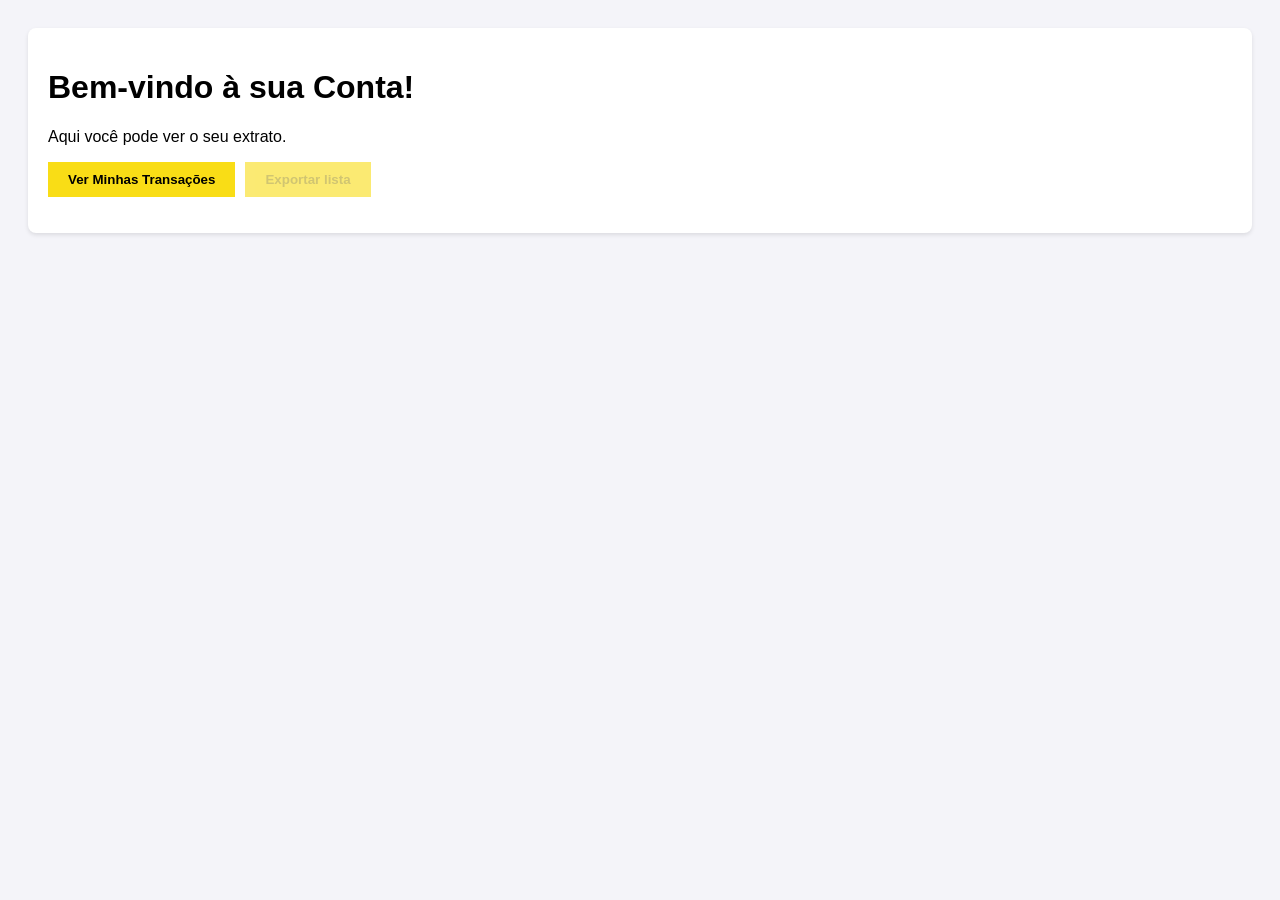
==== commit 48aaa922: "Botão para exportar os dados das transações em formato de lista." ====
--- a/frontend/usuario/index.html
+++ b/frontend/usuario/index.html
@@ -1,371 +1,30 @@
 <!DOCTYPE html>
 <html lang="pt-BR">
 <head>
-  <meta charset="UTF-8" />
-  <meta name="viewport" content="width=device-width, initial-scale=1.0"/>
-  <title>BB — Banco do Brasil</title>
-  <link rel="stylesheet" href="style.css" />
-  <link rel="preconnect" href="https://fonts.googleapis.com">
-  <link href="https://fonts.googleapis.com/css2?family=Inter:wght@300;400;500;600;700&display=swap" rel="stylesheet">
+    <meta charset="UTF-8">
+    <title>Banco do Brasil - Área do Cliente</title>
+    <style>
+        body { font-family: Arial, sans-serif; padding: 20px; background-color: #f4f4f9; }
+        .caixa { background: white; padding: 20px; border-radius: 8px; box-shadow: 0 2px 4px rgba(0,0,0,0.1); }
+        button { background-color: #f9dd16; border: none; padding: 10px 20px; cursor: pointer; font-weight: bold; }
+        button:disabled { cursor: not-allowed; opacity: 0.6; }
+        .acoes { display: flex; gap: 10px; flex-wrap: wrap; }
+    </style>
 </head>
 <body>
+    <div class="caixa">
+        <h1>Bem-vindo à sua Conta!</h1>
+        <p>Aqui você pode ver o seu extrato.</p>
 
-  <aside class="sidebar" id="sidebar">
+        <div class="acoes">
+            <button onclick="buscarExtrato()">Ver Minhas Transações</button>
+            <button id="btn-exportar" onclick="exportarTransacoes()" disabled>Exportar lista</button>
+        </div>
 
-    <div class="sidebar-header">
-      <div class="logo">
-        <div class="logo-emblem">
-          <div class="bb-circle bb-blue"></div>
-          <div class="bb-circle bb-yellow"></div>
-        </div>
-        <div class="logo-texts">
-          <span class="logo-bb">BB</span>
-          <span class="logo-name">Banco do Brasil</span>
-        </div>
-      </div>
-      <button class="sidebar-close" id="sidebarClose">✕</button>
+        <ul id="lista-transacoes">
+        </ul>
     </div>
 
-    <div class="user-card">
-      <div class="avatar">
-        <img src="https://api.dicebear.com/7.x/micah/svg?seed=julia&backgroundColor=f5d020" alt="Avatar Julia" />
-      </div>
-      <div class="user-info">
-        <p class="user-name">Julia Andrade</p>
-        <p class="user-detail">Analista Administrativa</p>
-        <p class="user-account">Ag. 0042-3 · CC 58392-1</p>
-      </div>
-    </div>
-
-    <nav class="nav-menu">
-      <a href="#" class="nav-item active" data-page="dashboard">
-        <svg class="nav-svg" viewBox="0 0 24 24" fill="none" stroke="currentColor" stroke-width="2"><rect x="3" y="3" width="7" height="7"/><rect x="14" y="3" width="7" height="7"/><rect x="3" y="14" width="7" height="7"/><rect x="14" y="14" width="7" height="7"/></svg>
-        Início
-      </a>
-      <a href="#" class="nav-item" data-page="transactions">
-        <svg class="nav-svg" viewBox="0 0 24 24" fill="none" stroke="currentColor" stroke-width="2"><path d="M7 16V4m0 0L3 8m4-4 4 4M17 8v12m0 0 4-4m-4 4-4-4"/></svg>
-        Transferências
-      </a>
-      <a href="#" class="nav-item" data-page="history">
-        <svg class="nav-svg" viewBox="0 0 24 24" fill="none" stroke="currentColor" stroke-width="2"><circle cx="12" cy="12" r="10"/><polyline points="12 6 12 12 16 14"/></svg>
-        Extrato
-      </a>
-      <a href="#" class="nav-item" data-page="settings">
-        <svg class="nav-svg" viewBox="0 0 24 24" fill="none" stroke="currentColor" stroke-width="2"><circle cx="12" cy="12" r="3"/><path d="M19.4 15a1.65 1.65 0 0 0 .33 1.82l.06.06a2 2 0 0 1-2.83 2.83l-.06-.06a1.65 1.65 0 0 0-1.82-.33 1.65 1.65 0 0 0-1 1.51V21a2 2 0 0 1-4 0v-.09A1.65 1.65 0 0 0 9 19.4a1.65 1.65 0 0 0-1.82.33l-.06.06a2 2 0 0 1-2.83-2.83l.06-.06A1.65 1.65 0 0 0 4.68 15a1.65 1.65 0 0 0-1.51-1H3a2 2 0 0 1 0-4h.09A1.65 1.65 0 0 0 4.6 9a1.65 1.65 0 0 0-.33-1.82l-.06-.06a2 2 0 0 1 2.83-2.83l.06.06A1.65 1.65 0 0 0 9 4.68a1.65 1.65 0 0 0 1-1.51V3a2 2 0 0 1 4 0v.09a1.65 1.65 0 0 0 1 1.51 1.65 1.65 0 0 0 1.82-.33l.06-.06a2 2 0 0 1 2.83 2.83l-.06.06A1.65 1.65 0 0 0 19.4 9a1.65 1.65 0 0 0 1.51 1H21a2 2 0 0 1 0 4h-.09a1.65 1.65 0 0 0-1.51 1z"/></svg>
-        Configurações
-      </a>
-    </nav>
-
-    <div class="sidebar-footer">
-      <button class="btn-logout">
-        <svg viewBox="0 0 24 24" fill="none" stroke="currentColor" stroke-width="2" width="15" height="15"><path d="M9 21H5a2 2 0 0 1-2-2V5a2 2 0 0 1 2-2h4"/><polyline points="16 17 21 12 16 7"/><line x1="21" y1="12" x2="9" y2="12"/></svg>
-        Sair da conta
-      </button>
-    </div>
-  </aside>
-
-  <div class="overlay" id="overlay"></div>
-
-  <main class="main" id="main">
-
-    <header class="topbar">
-      <button class="menu-btn" id="menuBtn">&#9776;</button>
-      <div class="topbar-center">BB | Internet Banking</div>
-      <div class="topbar-right">
-        <span class="topbar-time" id="currentTime"></span>
-        <div class="notif-bell" id="notifBell">
-          <svg viewBox="0 0 24 24" fill="none" stroke="currentColor" stroke-width="2" width="19" height="19"><path d="M18 8A6 6 0 0 0 6 8c0 7-3 9-3 9h18s-3-2-3-9"/><path d="M13.73 21a2 2 0 0 1-3.46 0"/></svg>
-          <span class="notif-badge" id="notifBadge">2</span>
-        </div>
-      </div>
-    </header>
-
-    <section class="page active" id="page-dashboard">
-
-      <div class="page-header">
-        <div>
-          <h1 class="greeting" id="greeting">Bom dia, Julia</h1>
-          <p class="subgreeting">Bem-vinda ao seu Internet Banking BB.</p>
-        </div>
-        <div class="header-date" id="headerDate"></div>
-      </div>
-
-      <div class="balance-card" id="balanceCard">
-        <div class="balance-card-inner">
-          <div class="balance-left">
-            <div class="balance-card-top">
-              <span class="balance-label">SALDO EM CONTA CORRENTE</span>
-              <button class="toggle-balance" id="toggleBalance" title="Mostrar/ocultar">
-                <svg id="eyeIcon" viewBox="0 0 24 24" fill="none" stroke="currentColor" stroke-width="2" width="15" height="15"><path d="M1 12s4-8 11-8 11 8 11 8-4 8-11 8-11-8-11-8z"/><circle cx="12" cy="12" r="3"/></svg>
-              </button>
-            </div>
-            <div class="balance-value" id="balanceDisplay">R$ 1.847,50</div>
-            <div class="balance-meta">
-              <span class="balance-update">● Atualizado agora</span>
-              <span class="balance-account">CC · 58392-1</span>
-            </div>
-          </div>
-          <div class="balance-divider"></div>
-          <div class="balance-right">
-            <div class="balance-stat">
-              <span class="stat-label">Limite disponível</span>
-              <span class="stat-val" id="limitDisplay">R$ 1.152,50</span>
-            </div>
-            <div class="balance-bar">
-              <div class="balance-bar-fill" id="balanceBarFill" style="width:62%"></div>
-            </div>
-            <div class="balance-limits">
-              <span id="limitPct">62% utilizado</span>
-              <span>Limite: R$ 3.000,00</span>
-            </div>
-          </div>
-        </div>
-      </div>
-
-      <div class="quick-actions">
-        <button class="qa-btn" data-page="transactions">
-          <div class="qa-icon-wrap">
-            <svg viewBox="0 0 24 24" fill="none" stroke="currentColor" stroke-width="2" width="20" height="20"><line x1="12" y1="5" x2="12" y2="19"/><polyline points="19 12 12 19 5 12"/></svg>
-          </div>
-          <span>Transferir</span>
-        </button>
-        <button class="qa-btn" onclick="openPixModal()">
-          <div class="qa-icon-wrap">
-            <svg viewBox="0 0 24 24" fill="none" stroke="currentColor" stroke-width="2" width="20" height="20"><polygon points="13 2 3 14 12 14 11 22 21 10 12 10 13 2"/></svg>
-          </div>
-          <span>Pix</span>
-        </button>
-        <button class="qa-btn" onclick="openDepositModal()">
-          <div class="qa-icon-wrap">
-            <svg viewBox="0 0 24 24" fill="none" stroke="currentColor" stroke-width="2" width="20" height="20"><line x1="12" y1="19" x2="12" y2="5"/><polyline points="5 12 12 5 19 12"/></svg>
-          </div>
-          <span>Depositar</span>
-        </button>
-        <button class="qa-btn" data-page="history">
-          <div class="qa-icon-wrap">
-            <svg viewBox="0 0 24 24" fill="none" stroke="currentColor" stroke-width="2" width="20" height="20"><path d="M14 2H6a2 2 0 0 0-2 2v16a2 2 0 0 0 2 2h12a2 2 0 0 0 2-2V8z"/><polyline points="14 2 14 8 20 8"/><line x1="16" y1="13" x2="8" y2="13"/></svg>
-          </div>
-          <span>Extrato</span>
-        </button>
-        <button class="qa-btn" onclick="showToast('Função disponível em breve.')">
-          <div class="qa-icon-wrap">
-            <svg viewBox="0 0 24 24" fill="none" stroke="currentColor" stroke-width="2" width="20" height="20"><rect x="1" y="4" width="22" height="16" rx="2"/><line x1="1" y1="10" x2="23" y2="10"/></svg>
-          </div>
-          <span>Boleto</span>
-        </button>
-        <button class="qa-btn" onclick="showToast('Função disponível em breve.')">
-          <div class="qa-icon-wrap">
-            <svg viewBox="0 0 24 24" fill="none" stroke="currentColor" stroke-width="2" width="20" height="20"><line x1="12" y1="1" x2="12" y2="23"/><path d="M17 5H9.5a3.5 3.5 0 0 0 0 7h5a3.5 3.5 0 0 1 0 7H6"/></svg>
-          </div>
-          <span>Empréstimo</span>
-        </button>
-      </div>
-
-      <div class="dashboard-grid">
-        <div class="recent-section">
-          <div class="section-header">
-            <h2 class="section-title">Movimentações recentes</h2>
-            <a href="#" class="see-all" data-page="history">Ver extrato completo →</a>
-          </div>
-          <div class="transactions-list" id="recentTransactions"></div>
-        </div>
-
-        <div class="alerts-section">
-          <h2 class="section-title">Avisos e alertas</h2>
-          <div id="alertsContainer">
-            <div class="alert-item alert-warning">
-              <div class="alert-icon-wrap warning">!</div>
-              <div class="alert-text">
-                <strong>Limite próximo do fim</strong>
-                <p>Você já usou 62% do seu limite mensal.</p>
-              </div>
-              <button class="alert-close" onclick="dismissAlert(this)">✕</button>
-            </div>
-            <div class="alert-item alert-info">
-              <div class="alert-icon-wrap info">i</div>
-              <div class="alert-text">
-                <strong>Crédito recebido</strong>
-                <p>R$ 150,00 de Ana Lima — hoje 14:30</p>
-              </div>
-              <button class="alert-close" onclick="dismissAlert(this)">✕</button>
-            </div>
-          </div>
-        </div>
-      </div>
-    </section>
-
-    <section class="page" id="page-transactions">
-      <div class="page-header">
-        <h1 class="page-title">Transferência entre contas</h1>
-        <p class="subgreeting">Preencha os dados do favorecido.</p>
-      </div>
-      <div class="form-card">
-        <div class="form-section-label">DADOS DA OPERAÇÃO</div>
-        <div class="form-group">
-          <label class="form-label">Conta de débito</label>
-          <div class="origin-display">
-            <div>
-              <div class="od-name">Julia Andrade</div>
-              <div class="od-sub">CC 58392-1 · Ag. 0042-3</div>
-            </div>
-            <span class="od-balance">Saldo: <strong id="formBalance">R$ 1.847,50</strong></span>
-          </div>
-        </div>
-        <div class="form-row">
-          <div class="form-group">
-            <label class="form-label" for="recipientName">Nome do favorecido</label>
-            <input type="text" id="recipientName" class="form-input" placeholder="Nome completo" />
-          </div>
-          <div class="form-group">
-            <label class="form-label" for="recipientAccount">Agência e conta</label>
-            <input type="text" id="recipientAccount" class="form-input" placeholder="0000 · 00000-0" />
-          </div>
-        </div>
-        <div class="form-row">
-          <div class="form-group">
-            <label class="form-label" for="transferAmount">Valor (R$)</label>
-            <div class="amount-input-wrap">
-              <span class="currency-prefix">R$</span>
-              <input type="number" id="transferAmount" class="form-input amount-input" placeholder="0,00" min="0.01" step="0.01" />
-            </div>
-          </div>
-          <div class="form-group">
-            <label class="form-label" for="transferDesc">Finalidade</label>
-            <input type="text" id="transferDesc" class="form-input" placeholder="Opcional" />
-          </div>
-        </div>
-        <div class="form-actions">
-          <button class="btn-secondary" onclick="navigateTo('dashboard')">Cancelar</button>
-          <button class="btn-primary" onclick="initiateTransfer()">Continuar →</button>
-        </div>
-      </div>
-    </section>
-
-    <section class="page" id="page-history">
-      <div class="page-header">
-        <h1 class="page-title">Extrato da conta</h1>
-        <p class="subgreeting">CC 58392-1 · Ag. 0042-3</p>
-      </div>
-      <div class="filter-bar">
-        <button class="filter-btn active" data-filter="all">Todas</button>
-        <button class="filter-btn" data-filter="sent">Débitos</button>
-        <button class="filter-btn" data-filter="received">Créditos</button>
-      </div>
-      <div class="transactions-list full" id="historyTransactions"></div>
-    </section>
-
-    <section class="page" id="page-settings">
-      <div class="page-header">
-        <h1 class="page-title">Configurações</h1>
-        <p class="subgreeting">Preferências da sua conta.</p>
-      </div>
-      <div class="settings-list">
-        <div class="settings-item">
-          <div class="settings-item-info">
-            <strong>Notificações de movimentações</strong>
-            <span>Receba alertas a cada operação realizada</span>
-          </div>
-          <label class="toggle-switch"><input type="checkbox" checked /><span class="slider"></span></label>
-        </div>
-        <div class="settings-item">
-          <div class="settings-item-info">
-            <strong>Autenticação em dois fatores</strong>
-            <span>Maior segurança no acesso à conta</span>
-          </div>
-          <label class="toggle-switch"><input type="checkbox" /><span class="slider"></span></label>
-        </div>
-        <div class="settings-item">
-          <div class="settings-item-info">
-            <strong>Tema escuro</strong>
-            <span>Alterar aparência da interface</span>
-          </div>
-          <label class="toggle-switch"><input type="checkbox" id="darkModeToggle" /><span class="slider"></span></label>
-        </div>
-        <div class="settings-item">
-          <div class="settings-item-info">
-            <strong>Alertas de limite de crédito</strong>
-            <span>Aviso automático ao ultrapassar 80% do limite</span>
-          </div>
-          <label class="toggle-switch"><input type="checkbox" checked /><span class="slider"></span></label>
-        </div>
-      </div>
-    </section>
-
-  </main>
-
-  <div class="modal-backdrop" id="modal-confirm">
-    <div class="modal">
-      <div class="modal-header-bar">
-        <div class="modal-logo-mini"><div class="bb-circle bb-blue" style="width:9px;height:9px"></div><div class="bb-circle bb-yellow" style="width:9px;height:9px;margin-left:-3px"></div></div>
-        <span>Banco do Brasil</span>
-      </div>
-      <div class="modal-icon"><svg viewBox="0 0 24 24" fill="none" stroke="currentColor" stroke-width="1.5" width="26" height="26"><path d="M7 16V4m0 0L3 8m4-4 4 4M17 8v12m0 0 4-4m-4 4-4-4"/></svg></div>
-      <h2 class="modal-title">Confirmar transferência</h2>
-      <div class="modal-details" id="modalDetails"></div>
-      <div class="modal-alert"><span>!</span><p>Verifique os dados antes de confirmar. Esta operação não poderá ser desfeita.</p></div>
-      <div class="modal-actions">
-        <button class="btn-secondary" onclick="closeModal('modal-confirm')">Cancelar</button>
-        <button class="btn-primary" onclick="confirmTransfer()">Confirmar transferência</button>
-      </div>
-    </div>
-  </div>
-
-  <div class="modal-backdrop" id="modal-success">
-    <div class="modal modal-sm">
-      <div class="modal-icon success-icon"><svg viewBox="0 0 24 24" fill="none" stroke="currentColor" stroke-width="2.5" width="26" height="26"><polyline points="20 6 9 17 4 12"/></svg></div>
-      <h2 class="modal-title">Operação realizada!</h2>
-      <p class="modal-sub" id="successMsg"></p>
-      <p class="modal-protocol">Protocolo: <strong id="protocolNum"></strong></p>
-      <button class="btn-primary" onclick="closeModal('modal-success'); navigateTo('dashboard')">Voltar ao início</button>
-    </div>
-  </div>
-
-  <div class="modal-backdrop" id="modal-error">
-    <div class="modal modal-sm">
-      <div class="modal-icon error-icon"><svg viewBox="0 0 24 24" fill="none" stroke="currentColor" stroke-width="2.5" width="26" height="26"><line x1="18" y1="6" x2="6" y2="18"/><line x1="6" y1="6" x2="18" y2="18"/></svg></div>
-      <h2 class="modal-title">Operação não realizada</h2>
-      <p class="modal-sub" id="errorMsg"></p>
-      <button class="btn-primary" onclick="closeModal('modal-error')">Tentar novamente</button>
-    </div>
-  </div>
-
-  <div class="modal-backdrop" id="modal-pix">
-    <div class="modal">
-      <div class="modal-header-bar pix-bar"><span class="pix-tag">&#9889; Pix</span></div>
-      <div class="modal-icon pix-icon"><svg viewBox="0 0 24 24" fill="none" stroke="currentColor" stroke-width="1.5" width="26" height="26"><polygon points="13 2 3 14 12 14 11 22 21 10 12 10 13 2"/></svg></div>
-      <h2 class="modal-title">Transferência Pix</h2>
-      <div class="form-group">
-        <label class="form-label">Chave Pix do destinatário</label>
-        <input type="text" class="form-input" id="pixKey" placeholder="CPF, e-mail, telefone ou chave aleatória" />
-      </div>
-      <div class="form-group">
-        <label class="form-label">Valor (R$)</label>
-        <div class="amount-input-wrap"><span class="currency-prefix">R$</span><input type="number" id="pixAmount" class="form-input amount-input" placeholder="0,00" /></div>
-      </div>
-      <div class="modal-actions">
-        <button class="btn-secondary" onclick="closeModal('modal-pix')">Cancelar</button>
-        <button class="btn-primary" onclick="processPix()">Confirmar Pix</button>
-      </div>
-    </div>
-  </div>
-
-  <div class="modal-backdrop" id="modal-deposit">
-    <div class="modal modal-sm">
-      <div class="modal-icon deposit-icon"><svg viewBox="0 0 24 24" fill="none" stroke="currentColor" stroke-width="2" width="26" height="26"><line x1="12" y1="19" x2="12" y2="5"/><polyline points="5 12 12 5 19 12"/></svg></div>
-      <h2 class="modal-title">Simular crédito</h2>
-      <p class="modal-sub">Adicione um valor à sua conta corrente.</p>
-      <div class="form-group">
-        <label class="form-label">Valor (R$)</label>
-        <div class="amount-input-wrap"><span class="currency-prefix">R$</span><input type="number" id="depositAmount" class="form-input amount-input" placeholder="0,00" /></div>
-      </div>
-      <div class="modal-actions">
-        <button class="btn-secondary" onclick="closeModal('modal-deposit')">Cancelar</button>
-        <button class="btn-primary" onclick="processDeposit()">Confirmar crédito</button>
-      </div>
-    </div>
-  </div>
-
-  <div class="toast" id="toast"></div>
-  <script src="app.js"></script>
+    <script src="js/api_cliente.js"></script>
 </body>
 </html>
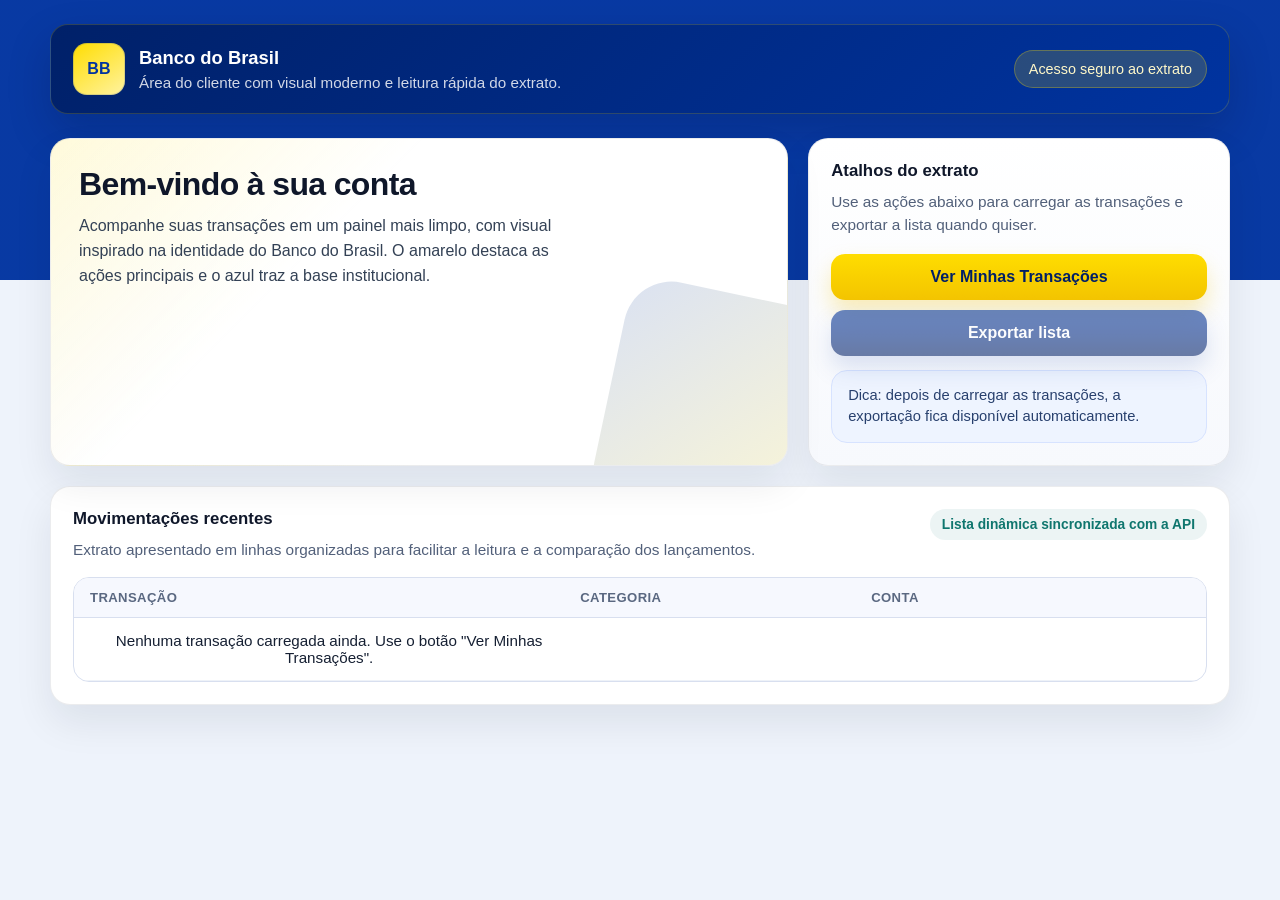
==== commit 2c7ec505: "botao de exportação de transações" ====
--- a/frontend/usuario/index.html
+++ b/frontend/usuario/index.html
@@ -2,27 +2,384 @@
 <html lang="pt-BR">
 <head>
     <meta charset="UTF-8">
+    <meta name="viewport" content="width=device-width, initial-scale=1.0">
     <title>Banco do Brasil - Área do Cliente</title>
     <style>
-        body { font-family: Arial, sans-serif; padding: 20px; background-color: #f4f4f9; }
-        .caixa { background: white; padding: 20px; border-radius: 8px; box-shadow: 0 2px 4px rgba(0,0,0,0.1); }
-        button { background-color: #f9dd16; border: none; padding: 10px 20px; cursor: pointer; font-weight: bold; }
-        button:disabled { cursor: not-allowed; opacity: 0.6; }
-        .acoes { display: flex; gap: 10px; flex-wrap: wrap; }
+        :root {
+            --bb-yellow: #ffdd00;
+            --bb-yellow-deep: #f3c400;
+            --bb-blue: #0033a0;
+            --bb-blue-deep: #001f66;
+            --bb-ink: #0f172a;
+            --bb-surface: #ffffff;
+            --bb-soft: #f6f8fc;
+            --bb-line: #d8dfef;
+            --bb-success: #0f766e;
+        }
+
+        * {
+            box-sizing: border-box;
+        }
+
+        body {
+            margin: 0;
+            min-height: 100vh;
+            font-family: "Segoe UI", "Trebuchet MS", Arial, sans-serif;
+            color: var(--bb-ink);
+            background:
+                linear-gradient(180deg, rgba(0, 51, 160, 0.97) 0 280px, #eef3fb 280px 100%);
+        }
+
+        .pagina {
+            min-height: 100vh;
+            padding: 24px;
+        }
+
+        .topo {
+            max-width: 1180px;
+            margin: 0 auto 24px;
+            padding: 18px 22px;
+            border: 1px solid rgba(255, 221, 0, 0.18);
+            border-radius: 18px;
+            background: linear-gradient(135deg, rgba(0, 31, 102, 0.95), rgba(0, 51, 160, 0.95));
+            color: #fff;
+            display: flex;
+            align-items: center;
+            justify-content: space-between;
+            gap: 16px;
+            box-shadow: 0 18px 42px rgba(0, 17, 64, 0.22);
+        }
+
+        .marca {
+            display: flex;
+            align-items: center;
+            gap: 14px;
+            min-width: 0;
+        }
+
+        .logo {
+            width: 52px;
+            height: 52px;
+            border-radius: 14px;
+            background: linear-gradient(145deg, var(--bb-yellow), #fff3a1);
+            color: var(--bb-blue);
+            display: grid;
+            place-items: center;
+            font-weight: 900;
+            letter-spacing: 0.02em;
+            box-shadow: inset 0 0 0 1px rgba(0, 51, 160, 0.16);
+        }
+
+        .marca h1 {
+            margin: 0;
+            font-size: 1.15rem;
+            line-height: 1.2;
+        }
+
+        .marca p {
+            margin: 4px 0 0;
+            color: rgba(255, 255, 255, 0.82);
+            font-size: 0.95rem;
+        }
+
+        .selo {
+            padding: 10px 14px;
+            border-radius: 999px;
+            background: rgba(255, 221, 0, 0.16);
+            border: 1px solid rgba(255, 221, 0, 0.28);
+            color: #fff8c9;
+            font-size: 0.9rem;
+            white-space: nowrap;
+        }
+
+        .conteudo {
+            max-width: 1180px;
+            margin: 0 auto;
+            display: grid;
+            grid-template-columns: minmax(0, 1.4fr) minmax(320px, 0.8fr);
+            gap: 20px;
+        }
+
+        .hero,
+        .painel,
+        .extrato {
+            border-radius: 20px;
+            border: 1px solid rgba(12, 23, 45, 0.08);
+            background: var(--bb-surface);
+            box-shadow: 0 18px 38px rgba(15, 23, 42, 0.08);
+        }
+
+        .hero {
+            padding: 28px;
+            position: relative;
+            overflow: hidden;
+            background:
+                linear-gradient(135deg, rgba(255, 221, 0, 0.14), rgba(255, 255, 255, 0.92) 35%),
+                linear-gradient(180deg, #fff, #f9fbff);
+        }
+
+        .hero::after {
+            content: "";
+            position: absolute;
+            inset: auto -60px -70px auto;
+            width: 240px;
+            height: 240px;
+            border-radius: 48px;
+            background:
+                linear-gradient(135deg, rgba(0, 51, 160, 0.14), rgba(255, 221, 0, 0.18));
+            transform: rotate(12deg);
+        }
+
+        .hero h2 {
+            margin: 0;
+            font-size: 2rem;
+            line-height: 1.1;
+            letter-spacing: -0.02em;
+        }
+
+        .hero p {
+            margin: 12px 0 0;
+            max-width: 58ch;
+            font-size: 1rem;
+            line-height: 1.55;
+            color: #334155;
+        }
+
+        .painel {
+            padding: 22px;
+            background: linear-gradient(180deg, #ffffff, #f7f9fd);
+        }
+
+        .painel h3,
+        .extrato h3 {
+            margin: 0;
+            font-size: 1.05rem;
+            line-height: 1.25;
+        }
+
+        .painel p,
+        .extrato p {
+            margin: 8px 0 0;
+            color: #52607a;
+            line-height: 1.5;
+            font-size: 0.96rem;
+        }
+
+        .acoes {
+            margin-top: 18px;
+            display: grid;
+            gap: 10px;
+        }
+
+        button {
+            appearance: none;
+            border: 0;
+            border-radius: 14px;
+            padding: 14px 16px;
+            font: inherit;
+            font-weight: 700;
+            cursor: pointer;
+            transition: transform 0.18s ease, box-shadow 0.18s ease, background 0.18s ease, opacity 0.18s ease;
+        }
+
+        button:hover:not(:disabled) {
+            transform: translateY(-1px);
+        }
+
+        button:disabled {
+            cursor: not-allowed;
+            opacity: 0.58;
+            transform: none;
+        }
+
+        .btn-principal {
+            background: linear-gradient(180deg, var(--bb-yellow), var(--bb-yellow-deep));
+            color: var(--bb-blue-deep);
+            box-shadow: 0 12px 22px rgba(243, 196, 0, 0.28);
+        }
+
+        .btn-secundario {
+            background: linear-gradient(180deg, var(--bb-blue), var(--bb-blue-deep));
+            color: #fff;
+            box-shadow: 0 12px 22px rgba(0, 51, 160, 0.22);
+        }
+
+        .ajuda {
+            margin-top: 14px;
+            padding: 14px 16px;
+            border-radius: 16px;
+            background: #eef4ff;
+            border: 1px solid #d7e3ff;
+            color: #28406e;
+            font-size: 0.92rem;
+            line-height: 1.45;
+        }
+
+        .extrato {
+            grid-column: 1 / -1;
+            padding: 22px;
+            margin-bottom: 12px;
+        }
+
+        .extrato-cabecalho {
+            display: flex;
+            align-items: flex-start;
+            justify-content: space-between;
+            gap: 14px;
+            margin-bottom: 16px;
+        }
+
+        .tag {
+            display: inline-flex;
+            align-items: center;
+            gap: 8px;
+            border-radius: 999px;
+            padding: 8px 12px;
+            background: rgba(15, 118, 110, 0.08);
+            color: var(--bb-success);
+            font-size: 0.86rem;
+            font-weight: 700;
+            white-space: nowrap;
+        }
+
+        .lista-wrapper {
+            border: 1px solid var(--bb-line);
+            border-radius: 16px;
+            overflow: hidden;
+            background: #fff;
+        }
+
+        .lista-topo {
+            display: grid;
+            grid-template-columns: 1.2fr 0.7fr 0.8fr;
+            gap: 12px;
+            padding: 12px 16px;
+            background: #f6f8fe;
+            border-bottom: 1px solid var(--bb-line);
+            color: #5a6881;
+            font-size: 0.82rem;
+            font-weight: 700;
+            text-transform: uppercase;
+            letter-spacing: 0.03em;
+        }
+
+        #lista-transacoes {
+            list-style: none;
+            margin: 0;
+            padding: 0;
+            max-height: 420px;
+            overflow: auto;
+        }
+
+        #lista-transacoes li {
+            display: grid;
+            grid-template-columns: 1.2fr 0.7fr 0.8fr;
+            gap: 12px;
+            padding: 14px 16px;
+            border-bottom: 1px solid #eef2f8;
+            align-items: center;
+            color: #162033;
+            font-size: 0.95rem;
+        }
+
+        #lista-transacoes li:nth-child(even) {
+            background: #fbfcff;
+        }
+
+        .linha-valor {
+            font-weight: 800;
+            color: var(--bb-blue);
+        }
+
+        .linha-meta {
+            color: #55637c;
+        }
+
+        .estado-vazio {
+            padding: 28px 16px;
+            text-align: center;
+            color: #64748b;
+        }
+
+        @media (max-width: 920px) {
+            .conteudo {
+                grid-template-columns: 1fr;
+            }
+
+            .destques {
+                grid-template-columns: 1fr;
+            }
+
+            .extrato-cabecalho,
+            .topo {
+                flex-direction: column;
+                align-items: stretch;
+            }
+
+            .lista-topo,
+            #lista-transacoes li {
+                grid-template-columns: 1fr;
+            }
+        }
     </style>
 </head>
 <body>
-    <div class="caixa">
-        <h1>Bem-vindo à sua Conta!</h1>
-        <p>Aqui você pode ver o seu extrato.</p>
-
-        <div class="acoes">
-            <button onclick="buscarExtrato()">Ver Minhas Transações</button>
-            <button id="btn-exportar" onclick="exportarTransacoes()" disabled>Exportar lista</button>
-        </div>
-
-        <ul id="lista-transacoes">
-        </ul>
+    <div class="pagina">
+        <header class="topo">
+            <div class="marca">
+                <div class="logo">BB</div>
+                <div>
+                    <h1>Banco do Brasil</h1>
+                    <p>Área do cliente com visual moderno e leitura rápida do extrato.</p>
+                </div>
+            </div>
+            <div class="selo">Acesso seguro ao extrato</div>
+        </header>
+
+        <main class="conteudo">
+            <section class="hero">
+                <h2>Bem-vindo à sua conta</h2>
+                <p>
+                    Acompanhe suas transações em um painel mais limpo, com visual inspirado na identidade do Banco do Brasil.
+                    O amarelo destaca as ações principais e o azul traz a base institucional.
+                </p>
+            </section>
+
+            <aside class="painel">
+                <h3>Atalhos do extrato</h3>
+                <p>Use as ações abaixo para carregar as transações e exportar a lista quando quiser.</p>
+
+                <div class="acoes">
+                    <button class="btn-principal" onclick="buscarExtrato()">Ver Minhas Transações</button>
+                    <button class="btn-secundario" id="btn-exportar" onclick="exportarTransacoes()" disabled>Exportar lista</button>
+                </div>
+
+                <div class="ajuda">
+                    Dica: depois de carregar as transações, a exportação fica disponível automaticamente.
+                </div>
+            </aside>
+
+            <section class="extrato">
+                <div class="extrato-cabecalho">
+                    <div>
+                        <h3>Movimentações recentes</h3>
+                        <p>Extrato apresentado em linhas organizadas para facilitar a leitura e a comparação dos lançamentos.</p>
+                    </div>
+                    <div class="tag">Lista dinâmica sincronizada com a API</div>
+                </div>
+
+                <div class="lista-wrapper">
+                    <div class="lista-topo">
+                        <div>Transação</div>
+                        <div>Categoria</div>
+                        <div>Conta</div>
+                    </div>
+                    <ul id="lista-transacoes">
+                        <li class="estado-vazio">Nenhuma transação carregada ainda. Use o botão "Ver Minhas Transações".</li>
+                    </ul>
+                </div>
+            </section>
+        </main>
     </div>
 
     <script src="js/api_cliente.js"></script>
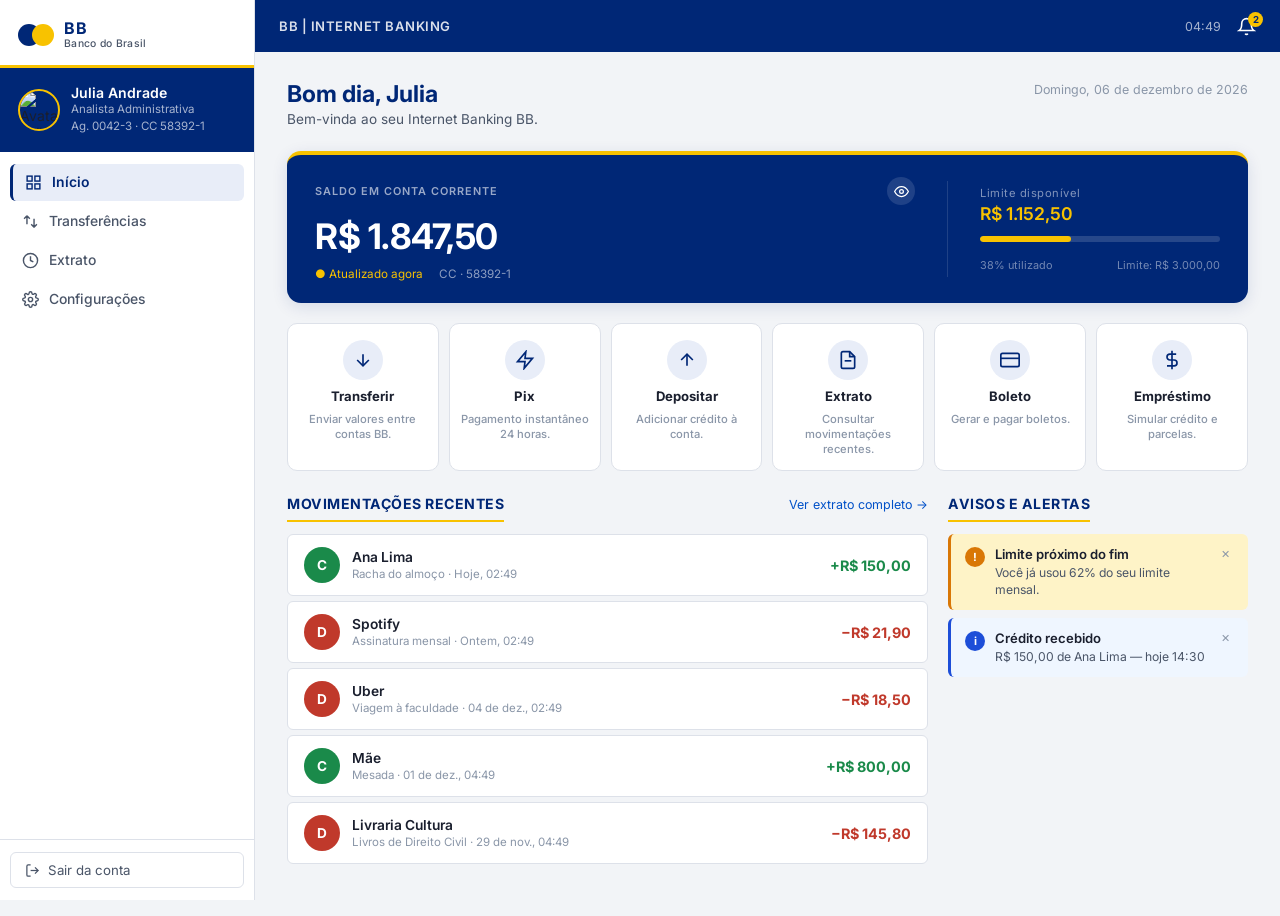
==== commit ba9a1d5b: "refazendo alteraçao" ====
--- a/frontend/usuario/index.html
+++ b/frontend/usuario/index.html
@@ -1,387 +1,383 @@
 <!DOCTYPE html>
 <html lang="pt-BR">
 <head>
-    <meta charset="UTF-8">
-    <meta name="viewport" content="width=device-width, initial-scale=1.0">
-    <title>Banco do Brasil - Área do Cliente</title>
-    <style>
-        :root {
-            --bb-yellow: #ffdd00;
-            --bb-yellow-deep: #f3c400;
-            --bb-blue: #0033a0;
-            --bb-blue-deep: #001f66;
-            --bb-ink: #0f172a;
-            --bb-surface: #ffffff;
-            --bb-soft: #f6f8fc;
-            --bb-line: #d8dfef;
-            --bb-success: #0f766e;
-        }
-
-        * {
-            box-sizing: border-box;
-        }
-
-        body {
-            margin: 0;
-            min-height: 100vh;
-            font-family: "Segoe UI", "Trebuchet MS", Arial, sans-serif;
-            color: var(--bb-ink);
-            background:
-                linear-gradient(180deg, rgba(0, 51, 160, 0.97) 0 280px, #eef3fb 280px 100%);
-        }
-
-        .pagina {
-            min-height: 100vh;
-            padding: 24px;
-        }
-
-        .topo {
-            max-width: 1180px;
-            margin: 0 auto 24px;
-            padding: 18px 22px;
-            border: 1px solid rgba(255, 221, 0, 0.18);
-            border-radius: 18px;
-            background: linear-gradient(135deg, rgba(0, 31, 102, 0.95), rgba(0, 51, 160, 0.95));
-            color: #fff;
-            display: flex;
-            align-items: center;
-            justify-content: space-between;
-            gap: 16px;
-            box-shadow: 0 18px 42px rgba(0, 17, 64, 0.22);
-        }
-
-        .marca {
-            display: flex;
-            align-items: center;
-            gap: 14px;
-            min-width: 0;
-        }
-
-        .logo {
-            width: 52px;
-            height: 52px;
-            border-radius: 14px;
-            background: linear-gradient(145deg, var(--bb-yellow), #fff3a1);
-            color: var(--bb-blue);
-            display: grid;
-            place-items: center;
-            font-weight: 900;
-            letter-spacing: 0.02em;
-            box-shadow: inset 0 0 0 1px rgba(0, 51, 160, 0.16);
-        }
-
-        .marca h1 {
-            margin: 0;
-            font-size: 1.15rem;
-            line-height: 1.2;
-        }
-
-        .marca p {
-            margin: 4px 0 0;
-            color: rgba(255, 255, 255, 0.82);
-            font-size: 0.95rem;
-        }
-
-        .selo {
-            padding: 10px 14px;
-            border-radius: 999px;
-            background: rgba(255, 221, 0, 0.16);
-            border: 1px solid rgba(255, 221, 0, 0.28);
-            color: #fff8c9;
-            font-size: 0.9rem;
-            white-space: nowrap;
-        }
-
-        .conteudo {
-            max-width: 1180px;
-            margin: 0 auto;
-            display: grid;
-            grid-template-columns: minmax(0, 1.4fr) minmax(320px, 0.8fr);
-            gap: 20px;
-        }
-
-        .hero,
-        .painel,
-        .extrato {
-            border-radius: 20px;
-            border: 1px solid rgba(12, 23, 45, 0.08);
-            background: var(--bb-surface);
-            box-shadow: 0 18px 38px rgba(15, 23, 42, 0.08);
-        }
-
-        .hero {
-            padding: 28px;
-            position: relative;
-            overflow: hidden;
-            background:
-                linear-gradient(135deg, rgba(255, 221, 0, 0.14), rgba(255, 255, 255, 0.92) 35%),
-                linear-gradient(180deg, #fff, #f9fbff);
-        }
-
-        .hero::after {
-            content: "";
-            position: absolute;
-            inset: auto -60px -70px auto;
-            width: 240px;
-            height: 240px;
-            border-radius: 48px;
-            background:
-                linear-gradient(135deg, rgba(0, 51, 160, 0.14), rgba(255, 221, 0, 0.18));
-            transform: rotate(12deg);
-        }
-
-        .hero h2 {
-            margin: 0;
-            font-size: 2rem;
-            line-height: 1.1;
-            letter-spacing: -0.02em;
-        }
-
-        .hero p {
-            margin: 12px 0 0;
-            max-width: 58ch;
-            font-size: 1rem;
-            line-height: 1.55;
-            color: #334155;
-        }
-
-        .painel {
-            padding: 22px;
-            background: linear-gradient(180deg, #ffffff, #f7f9fd);
-        }
-
-        .painel h3,
-        .extrato h3 {
-            margin: 0;
-            font-size: 1.05rem;
-            line-height: 1.25;
-        }
-
-        .painel p,
-        .extrato p {
-            margin: 8px 0 0;
-            color: #52607a;
-            line-height: 1.5;
-            font-size: 0.96rem;
-        }
-
-        .acoes {
-            margin-top: 18px;
-            display: grid;
-            gap: 10px;
-        }
-
-        button {
-            appearance: none;
-            border: 0;
-            border-radius: 14px;
-            padding: 14px 16px;
-            font: inherit;
-            font-weight: 700;
-            cursor: pointer;
-            transition: transform 0.18s ease, box-shadow 0.18s ease, background 0.18s ease, opacity 0.18s ease;
-        }
-
-        button:hover:not(:disabled) {
-            transform: translateY(-1px);
-        }
-
-        button:disabled {
-            cursor: not-allowed;
-            opacity: 0.58;
-            transform: none;
-        }
-
-        .btn-principal {
-            background: linear-gradient(180deg, var(--bb-yellow), var(--bb-yellow-deep));
-            color: var(--bb-blue-deep);
-            box-shadow: 0 12px 22px rgba(243, 196, 0, 0.28);
-        }
-
-        .btn-secundario {
-            background: linear-gradient(180deg, var(--bb-blue), var(--bb-blue-deep));
-            color: #fff;
-            box-shadow: 0 12px 22px rgba(0, 51, 160, 0.22);
-        }
-
-        .ajuda {
-            margin-top: 14px;
-            padding: 14px 16px;
-            border-radius: 16px;
-            background: #eef4ff;
-            border: 1px solid #d7e3ff;
-            color: #28406e;
-            font-size: 0.92rem;
-            line-height: 1.45;
-        }
-
-        .extrato {
-            grid-column: 1 / -1;
-            padding: 22px;
-            margin-bottom: 12px;
-        }
-
-        .extrato-cabecalho {
-            display: flex;
-            align-items: flex-start;
-            justify-content: space-between;
-            gap: 14px;
-            margin-bottom: 16px;
-        }
-
-        .tag {
-            display: inline-flex;
-            align-items: center;
-            gap: 8px;
-            border-radius: 999px;
-            padding: 8px 12px;
-            background: rgba(15, 118, 110, 0.08);
-            color: var(--bb-success);
-            font-size: 0.86rem;
-            font-weight: 700;
-            white-space: nowrap;
-        }
-
-        .lista-wrapper {
-            border: 1px solid var(--bb-line);
-            border-radius: 16px;
-            overflow: hidden;
-            background: #fff;
-        }
-
-        .lista-topo {
-            display: grid;
-            grid-template-columns: 1.2fr 0.7fr 0.8fr;
-            gap: 12px;
-            padding: 12px 16px;
-            background: #f6f8fe;
-            border-bottom: 1px solid var(--bb-line);
-            color: #5a6881;
-            font-size: 0.82rem;
-            font-weight: 700;
-            text-transform: uppercase;
-            letter-spacing: 0.03em;
-        }
-
-        #lista-transacoes {
-            list-style: none;
-            margin: 0;
-            padding: 0;
-            max-height: 420px;
-            overflow: auto;
-        }
-
-        #lista-transacoes li {
-            display: grid;
-            grid-template-columns: 1.2fr 0.7fr 0.8fr;
-            gap: 12px;
-            padding: 14px 16px;
-            border-bottom: 1px solid #eef2f8;
-            align-items: center;
-            color: #162033;
-            font-size: 0.95rem;
-        }
-
-        #lista-transacoes li:nth-child(even) {
-            background: #fbfcff;
-        }
-
-        .linha-valor {
-            font-weight: 800;
-            color: var(--bb-blue);
-        }
-
-        .linha-meta {
-            color: #55637c;
-        }
-
-        .estado-vazio {
-            padding: 28px 16px;
-            text-align: center;
-            color: #64748b;
-        }
-
-        @media (max-width: 920px) {
-            .conteudo {
-                grid-template-columns: 1fr;
-            }
-
-            .destques {
-                grid-template-columns: 1fr;
-            }
-
-            .extrato-cabecalho,
-            .topo {
-                flex-direction: column;
-                align-items: stretch;
-            }
-
-            .lista-topo,
-            #lista-transacoes li {
-                grid-template-columns: 1fr;
-            }
-        }
-    </style>
+  <meta charset="UTF-8" />
+  <meta name="viewport" content="width=device-width, initial-scale=1.0"/>
+  <title>BB — Banco do Brasil</title>
+  <link rel="stylesheet" href="style.css" />
+  <link rel="preconnect" href="https://fonts.googleapis.com">
+  <link href="https://fonts.googleapis.com/css2?family=Inter:wght@300;400;500;600;700&display=swap" rel="stylesheet">
 </head>
 <body>
-    <div class="pagina">
-        <header class="topo">
-            <div class="marca">
-                <div class="logo">BB</div>
-                <div>
-                    <h1>Banco do Brasil</h1>
-                    <p>Área do cliente com visual moderno e leitura rápida do extrato.</p>
-                </div>
-            </div>
-            <div class="selo">Acesso seguro ao extrato</div>
-        </header>
-
-        <main class="conteudo">
-            <section class="hero">
-                <h2>Bem-vindo à sua conta</h2>
-                <p>
-                    Acompanhe suas transações em um painel mais limpo, com visual inspirado na identidade do Banco do Brasil.
-                    O amarelo destaca as ações principais e o azul traz a base institucional.
-                </p>
-            </section>
-
-            <aside class="painel">
-                <h3>Atalhos do extrato</h3>
-                <p>Use as ações abaixo para carregar as transações e exportar a lista quando quiser.</p>
-
-                <div class="acoes">
-                    <button class="btn-principal" onclick="buscarExtrato()">Ver Minhas Transações</button>
-                    <button class="btn-secundario" id="btn-exportar" onclick="exportarTransacoes()" disabled>Exportar lista</button>
-                </div>
-
-                <div class="ajuda">
-                    Dica: depois de carregar as transações, a exportação fica disponível automaticamente.
-                </div>
-            </aside>
-
-            <section class="extrato">
-                <div class="extrato-cabecalho">
-                    <div>
-                        <h3>Movimentações recentes</h3>
-                        <p>Extrato apresentado em linhas organizadas para facilitar a leitura e a comparação dos lançamentos.</p>
-                    </div>
-                    <div class="tag">Lista dinâmica sincronizada com a API</div>
-                </div>
-
-                <div class="lista-wrapper">
-                    <div class="lista-topo">
-                        <div>Transação</div>
-                        <div>Categoria</div>
-                        <div>Conta</div>
-                    </div>
-                    <ul id="lista-transacoes">
-                        <li class="estado-vazio">Nenhuma transação carregada ainda. Use o botão "Ver Minhas Transações".</li>
-                    </ul>
-                </div>
-            </section>
-        </main>
-    </div>
-
-    <script src="js/api_cliente.js"></script>
+
+  <aside class="sidebar" id="sidebar">
+
+    <div class="sidebar-header">
+      <div class="logo">
+        <div class="logo-emblem">
+          <div class="bb-circle bb-blue"></div>
+          <div class="bb-circle bb-yellow"></div>
+        </div>
+        <div class="logo-texts">
+          <span class="logo-bb">BB</span>
+          <span class="logo-name">Banco do Brasil</span>
+        </div>
+      </div>
+      <button class="sidebar-close" id="sidebarClose">✕</button>
+    </div>
+
+    <div class="user-card">
+      <div class="avatar">
+        <img src="https://api.dicebear.com/7.x/micah/svg?seed=julia&backgroundColor=f5d020" alt="Avatar Julia" />
+      </div>
+      <div class="user-info">
+        <p class="user-name">Julia Andrade</p>
+        <p class="user-detail">Analista Administrativa</p>
+        <p class="user-account">Ag. 0042-3 · CC 58392-1</p>
+      </div>
+    </div>
+
+    <nav class="nav-menu">
+      <a href="#" class="nav-item active" data-page="dashboard">
+        <svg class="nav-svg" viewBox="0 0 24 24" fill="none" stroke="currentColor" stroke-width="2"><rect x="3" y="3" width="7" height="7"/><rect x="14" y="3" width="7" height="7"/><rect x="3" y="14" width="7" height="7"/><rect x="14" y="14" width="7" height="7"/></svg>
+        Início
+      </a>
+      <a href="#" class="nav-item" data-page="transactions">
+        <svg class="nav-svg" viewBox="0 0 24 24" fill="none" stroke="currentColor" stroke-width="2"><path d="M7 16V4m0 0L3 8m4-4 4 4M17 8v12m0 0 4-4m-4 4-4-4"/></svg>
+        Transferências
+      </a>
+      <a href="#" class="nav-item" data-page="history">
+        <svg class="nav-svg" viewBox="0 0 24 24" fill="none" stroke="currentColor" stroke-width="2"><circle cx="12" cy="12" r="10"/><polyline points="12 6 12 12 16 14"/></svg>
+        Extrato
+      </a>
+      <a href="#" class="nav-item" data-page="settings">
+        <svg class="nav-svg" viewBox="0 0 24 24" fill="none" stroke="currentColor" stroke-width="2"><circle cx="12" cy="12" r="3"/><path d="M19.4 15a1.65 1.65 0 0 0 .33 1.82l.06.06a2 2 0 0 1-2.83 2.83l-.06-.06a1.65 1.65 0 0 0-1.82-.33 1.65 1.65 0 0 0-1 1.51V21a2 2 0 0 1-4 0v-.09A1.65 1.65 0 0 0 9 19.4a1.65 1.65 0 0 0-1.82.33l-.06.06a2 2 0 0 1-2.83-2.83l.06-.06A1.65 1.65 0 0 0 4.68 15a1.65 1.65 0 0 0-1.51-1H3a2 2 0 0 1 0-4h.09A1.65 1.65 0 0 0 4.6 9a1.65 1.65 0 0 0-.33-1.82l-.06-.06a2 2 0 0 1 2.83-2.83l.06.06A1.65 1.65 0 0 0 9 4.68a1.65 1.65 0 0 0 1-1.51V3a2 2 0 0 1 4 0v.09a1.65 1.65 0 0 0 1 1.51 1.65 1.65 0 0 0 1.82-.33l.06-.06a2 2 0 0 1 2.83 2.83l-.06.06A1.65 1.65 0 0 0 19.4 9a1.65 1.65 0 0 0 1.51 1H21a2 2 0 0 1 0 4h-.09a1.65 1.65 0 0 0-1.51 1z"/></svg>
+        Configurações
+      </a>
+    </nav>
+
+    <div class="sidebar-footer">
+      <button class="btn-logout">
+        <svg viewBox="0 0 24 24" fill="none" stroke="currentColor" stroke-width="2" width="15" height="15"><path d="M9 21H5a2 2 0 0 1-2-2V5a2 2 0 0 1 2-2h4"/><polyline points="16 17 21 12 16 7"/><line x1="21" y1="12" x2="9" y2="12"/></svg>
+        Sair da conta
+      </button>
+    </div>
+  </aside>
+
+  <div class="overlay" id="overlay"></div>
+
+  <main class="main" id="main">
+
+    <header class="topbar">
+      <button class="menu-btn" id="menuBtn">&#9776;</button>
+      <div class="topbar-center">BB | Internet Banking</div>
+      <div class="topbar-right">
+        <span class="topbar-time" id="currentTime"></span>
+        <div class="notif-bell" id="notifBell">
+          <svg viewBox="0 0 24 24" fill="none" stroke="currentColor" stroke-width="2" width="19" height="19"><path d="M18 8A6 6 0 0 0 6 8c0 7-3 9-3 9h18s-3-2-3-9"/><path d="M13.73 21a2 2 0 0 1-3.46 0"/></svg>
+          <span class="notif-badge" id="notifBadge">2</span>
+        </div>
+      </div>
+    </header>
+
+    <section class="page active" id="page-dashboard">
+
+      <div class="page-header">
+        <div>
+          <h1 class="greeting" id="greeting">Bom dia, Julia</h1>
+          <p class="subgreeting">Bem-vinda ao seu Internet Banking BB.</p>
+        </div>
+        <div class="header-date" id="headerDate"></div>
+      </div>
+
+      <div class="balance-card" id="balanceCard">
+        <div class="balance-card-inner">
+          <div class="balance-left">
+            <div class="balance-card-top">
+              <span class="balance-label">SALDO EM CONTA CORRENTE</span>
+              <button class="toggle-balance" id="toggleBalance" title="Mostrar/ocultar">
+                <svg id="eyeIcon" viewBox="0 0 24 24" fill="none" stroke="currentColor" stroke-width="2" width="15" height="15"><path d="M1 12s4-8 11-8 11 8 11 8-4 8-11 8-11-8-11-8z"/><circle cx="12" cy="12" r="3"/></svg>
+              </button>
+            </div>
+            <div class="balance-value" id="balanceDisplay">R$ 1.847,50</div>
+            <div class="balance-meta">
+              <span class="balance-update">● Atualizado agora</span>
+              <span class="balance-account">CC · 58392-1</span>
+            </div>
+          </div>
+          <div class="balance-divider"></div>
+          <div class="balance-right">
+            <div class="balance-stat">
+              <span class="stat-label">Limite disponível</span>
+              <span class="stat-val" id="limitDisplay">R$ 1.152,50</span>
+            </div>
+            <div class="balance-bar">
+              <div class="balance-bar-fill" id="balanceBarFill" style="width:62%"></div>
+            </div>
+            <div class="balance-limits">
+              <span id="limitPct">62% utilizado</span>
+              <span>Limite: R$ 3.000,00</span>
+            </div>
+          </div>
+        </div>
+      </div>
+
+      <div class="quick-actions">
+        <button class="qa-btn" data-page="transactions">
+          <div class="qa-icon-wrap">
+            <svg viewBox="0 0 24 24" fill="none" stroke="currentColor" stroke-width="2" width="20" height="20"><line x1="12" y1="5" x2="12" y2="19"/><polyline points="19 12 12 19 5 12"/></svg>
+          </div>
+          <span class="qa-title">Transferir</span>
+          <small>Enviar valores entre contas BB.</small>
+        </button>
+        <button class="qa-btn" onclick="openPixModal()">
+          <div class="qa-icon-wrap">
+            <svg viewBox="0 0 24 24" fill="none" stroke="currentColor" stroke-width="2" width="20" height="20"><polygon points="13 2 3 14 12 14 11 22 21 10 12 10 13 2"/></svg>
+          </div>
+          <span class="qa-title">Pix</span>
+          <small>Pagamento instantâneo 24 horas.</small>
+        </button>
+        <button class="qa-btn" onclick="openDepositModal()">
+          <div class="qa-icon-wrap">
+            <svg viewBox="0 0 24 24" fill="none" stroke="currentColor" stroke-width="2" width="20" height="20"><line x1="12" y1="19" x2="12" y2="5"/><polyline points="5 12 12 5 19 12"/></svg>
+          </div>
+          <span class="qa-title">Depositar</span>
+          <small>Adicionar crédito à conta.</small>
+        </button>
+        <button class="qa-btn" data-page="history">
+          <div class="qa-icon-wrap">
+            <svg viewBox="0 0 24 24" fill="none" stroke="currentColor" stroke-width="2" width="20" height="20"><path d="M14 2H6a2 2 0 0 0-2 2v16a2 2 0 0 0 2 2h12a2 2 0 0 0 2-2V8z"/><polyline points="14 2 14 8 20 8"/><line x1="16" y1="13" x2="8" y2="13"/></svg>
+          </div>
+          <span class="qa-title">Extrato</span>
+          <small>Consultar movimentações recentes.</small>
+        </button>
+        <button class="qa-btn" onclick="showToast('Função disponível em breve.')">
+          <div class="qa-icon-wrap">
+            <svg viewBox="0 0 24 24" fill="none" stroke="currentColor" stroke-width="2" width="20" height="20"><rect x="1" y="4" width="22" height="16" rx="2"/><line x1="1" y1="10" x2="23" y2="10"/></svg>
+          </div>
+          <span class="qa-title">Boleto</span>
+          <small>Gerar e pagar boletos.</small>
+        </button>
+        <button class="qa-btn" onclick="showToast('Função disponível em breve.')">
+          <div class="qa-icon-wrap">
+            <svg viewBox="0 0 24 24" fill="none" stroke="currentColor" stroke-width="2" width="20" height="20"><line x1="12" y1="1" x2="12" y2="23"/><path d="M17 5H9.5a3.5 3.5 0 0 0 0 7h5a3.5 3.5 0 0 1 0 7H6"/></svg>
+          </div>
+          <span class="qa-title">Empréstimo</span>
+          <small>Simular crédito e parcelas.</small>
+        </button>
+      </div>
+
+      <div class="dashboard-grid">
+        <div class="recent-section">
+          <div class="section-header">
+            <h2 class="section-title">Movimentações recentes</h2>
+            <a href="#" class="see-all" data-page="history">Ver extrato completo →</a>
+          </div>
+          <div class="transactions-list" id="recentTransactions"></div>
+        </div>
+
+        <div class="alerts-section">
+          <h2 class="section-title">Avisos e alertas</h2>
+          <div id="alertsContainer">
+            <div class="alert-item alert-warning">
+              <div class="alert-icon-wrap warning">!</div>
+              <div class="alert-text">
+                <strong>Limite próximo do fim</strong>
+                <p>Você já usou 62% do seu limite mensal.</p>
+              </div>
+              <button class="alert-close" onclick="dismissAlert(this)">✕</button>
+            </div>
+            <div class="alert-item alert-info">
+              <div class="alert-icon-wrap info">i</div>
+              <div class="alert-text">
+                <strong>Crédito recebido</strong>
+                <p>R$ 150,00 de Ana Lima — hoje 14:30</p>
+              </div>
+              <button class="alert-close" onclick="dismissAlert(this)">✕</button>
+            </div>
+          </div>
+        </div>
+      </div>
+    </section>
+
+    <section class="page" id="page-transactions">
+      <div class="page-header">
+        <h1 class="page-title">Transferência entre contas</h1>
+        <p class="subgreeting">Preencha os dados do favorecido.</p>
+      </div>
+      <div class="form-card">
+        <div class="form-section-label">DADOS DA OPERAÇÃO</div>
+        <div class="form-group">
+          <label class="form-label">Conta de débito</label>
+          <div class="origin-display">
+            <div>
+              <div class="od-name">Julia Andrade</div>
+              <div class="od-sub">CC 58392-1 · Ag. 0042-3</div>
+            </div>
+            <span class="od-balance">Saldo: <strong id="formBalance">R$ 1.847,50</strong></span>
+          </div>
+        </div>
+        <div class="form-row">
+          <div class="form-group">
+            <label class="form-label" for="recipientName">Nome do favorecido</label>
+            <input type="text" id="recipientName" class="form-input" placeholder="Nome completo" />
+          </div>
+          <div class="form-group">
+            <label class="form-label" for="recipientAccount">Agência e conta</label>
+            <input type="text" id="recipientAccount" class="form-input" placeholder="0000 · 00000-0" />
+          </div>
+        </div>
+        <div class="form-row">
+          <div class="form-group">
+            <label class="form-label" for="transferAmount">Valor (R$)</label>
+            <div class="amount-input-wrap">
+              <span class="currency-prefix">R$</span>
+              <input type="number" id="transferAmount" class="form-input amount-input" placeholder="0,00" min="0.01" step="0.01" />
+            </div>
+          </div>
+          <div class="form-group">
+            <label class="form-label" for="transferDesc">Finalidade</label>
+            <input type="text" id="transferDesc" class="form-input" placeholder="Opcional" />
+          </div>
+        </div>
+        <div class="form-actions">
+          <button class="btn-secondary" onclick="navigateTo('dashboard')">Cancelar</button>
+          <button class="btn-primary" onclick="initiateTransfer()">Continuar →</button>
+        </div>
+      </div>
+    </section>
+
+    <section class="page" id="page-history">
+      <div class="page-header">
+        <h1 class="page-title">Extrato da conta</h1>
+        <p class="subgreeting">CC 58392-1 · Ag. 0042-3</p>
+      </div>
+      <div class="history-toolbar">
+        <div class="filter-bar">
+          <button class="filter-btn active" data-filter="all">Todas</button>
+          <button class="filter-btn" data-filter="sent">Débitos</button>
+          <button class="filter-btn" data-filter="received">Créditos</button>
+        </div>
+        <button class="export-btn" id="exportTransactionsBtn" onclick="exportTransactions()">
+          <svg viewBox="0 0 24 24" fill="none" stroke="currentColor" stroke-width="2" width="16" height="16"><path d="M12 3v12"/><path d="M7 10l5 5 5-5"/><path d="M5 21h14"/></svg>
+          Exportar lista
+        </button>
+      </div>
+      <div class="transactions-list full" id="historyTransactions"></div>
+    </section>
+
+    <section class="page" id="page-settings">
+      <div class="page-header">
+        <h1 class="page-title">Configurações</h1>
+        <p class="subgreeting">Preferências da sua conta.</p>
+      </div>
+      <div class="settings-list">
+        <div class="settings-item">
+          <div class="settings-item-info">
+            <strong>Notificações de movimentações</strong>
+            <span>Receba alertas a cada operação realizada</span>
+          </div>
+          <label class="toggle-switch"><input type="checkbox" checked /><span class="slider"></span></label>
+        </div>
+        <div class="settings-item">
+          <div class="settings-item-info">
+            <strong>Autenticação em dois fatores</strong>
+            <span>Maior segurança no acesso à conta</span>
+          </div>
+          <label class="toggle-switch"><input type="checkbox" /><span class="slider"></span></label>
+        </div>
+        <div class="settings-item">
+          <div class="settings-item-info">
+            <strong>Tema escuro</strong>
+            <span>Alterar aparência da interface</span>
+          </div>
+          <label class="toggle-switch"><input type="checkbox" id="darkModeToggle" /><span class="slider"></span></label>
+        </div>
+        <div class="settings-item">
+          <div class="settings-item-info">
+            <strong>Alertas de limite de crédito</strong>
+            <span>Aviso automático ao ultrapassar 80% do limite</span>
+          </div>
+          <label class="toggle-switch"><input type="checkbox" checked /><span class="slider"></span></label>
+        </div>
+      </div>
+    </section>
+
+  </main>
+
+  <div class="modal-backdrop" id="modal-confirm">
+    <div class="modal">
+      <div class="modal-header-bar">
+        <div class="modal-logo-mini"><div class="bb-circle bb-blue" style="width:9px;height:9px"></div><div class="bb-circle bb-yellow" style="width:9px;height:9px;margin-left:-3px"></div></div>
+        <span>Banco do Brasil</span>
+      </div>
+      <div class="modal-icon"><svg viewBox="0 0 24 24" fill="none" stroke="currentColor" stroke-width="1.5" width="26" height="26"><path d="M7 16V4m0 0L3 8m4-4 4 4M17 8v12m0 0 4-4m-4 4-4-4"/></svg></div>
+      <h2 class="modal-title">Confirmar transferência</h2>
+      <div class="modal-details" id="modalDetails"></div>
+      <div class="modal-alert"><span>!</span><p>Verifique os dados antes de confirmar. Esta operação não poderá ser desfeita.</p></div>
+      <div class="modal-actions">
+        <button class="btn-secondary" onclick="closeModal('modal-confirm')">Cancelar</button>
+        <button class="btn-primary" onclick="confirmTransfer()">Confirmar transferência</button>
+      </div>
+    </div>
+  </div>
+
+  <div class="modal-backdrop" id="modal-success">
+    <div class="modal modal-sm">
+      <div class="modal-icon success-icon"><svg viewBox="0 0 24 24" fill="none" stroke="currentColor" stroke-width="2.5" width="26" height="26"><polyline points="20 6 9 17 4 12"/></svg></div>
+      <h2 class="modal-title">Operação realizada!</h2>
+      <p class="modal-sub" id="successMsg"></p>
+      <p class="modal-protocol">Protocolo: <strong id="protocolNum"></strong></p>
+      <button class="btn-primary" onclick="closeModal('modal-success'); navigateTo('dashboard')">Voltar ao início</button>
+    </div>
+  </div>
+
+  <div class="modal-backdrop" id="modal-error">
+    <div class="modal modal-sm">
+      <div class="modal-icon error-icon"><svg viewBox="0 0 24 24" fill="none" stroke="currentColor" stroke-width="2.5" width="26" height="26"><line x1="18" y1="6" x2="6" y2="18"/><line x1="6" y1="6" x2="18" y2="18"/></svg></div>
+      <h2 class="modal-title">Operação não realizada</h2>
+      <p class="modal-sub" id="errorMsg"></p>
+      <button class="btn-primary" onclick="closeModal('modal-error')">Tentar novamente</button>
+    </div>
+  </div>
+
+  <div class="modal-backdrop" id="modal-pix">
+    <div class="modal">
+      <div class="modal-header-bar pix-bar"><span class="pix-tag">&#9889; Pix</span></div>
+      <div class="modal-icon pix-icon"><svg viewBox="0 0 24 24" fill="none" stroke="currentColor" stroke-width="1.5" width="26" height="26"><polygon points="13 2 3 14 12 14 11 22 21 10 12 10 13 2"/></svg></div>
+      <h2 class="modal-title">Transferência Pix</h2>
+      <div class="form-group">
+        <label class="form-label">Chave Pix do destinatário</label>
+        <input type="text" class="form-input" id="pixKey" placeholder="CPF, e-mail, telefone ou chave aleatória" />
+      </div>
+      <div class="form-group">
+        <label class="form-label">Valor (R$)</label>
+        <div class="amount-input-wrap"><span class="currency-prefix">R$</span><input type="number" id="pixAmount" class="form-input amount-input" placeholder="0,00" /></div>
+      </div>
+      <div class="modal-actions">
+        <button class="btn-secondary" onclick="closeModal('modal-pix')">Cancelar</button>
+        <button class="btn-primary" onclick="processPix()">Confirmar Pix</button>
+      </div>
+    </div>
+  </div>
+
+  <div class="modal-backdrop" id="modal-deposit">
+    <div class="modal modal-sm">
+      <div class="modal-icon deposit-icon"><svg viewBox="0 0 24 24" fill="none" stroke="currentColor" stroke-width="2" width="26" height="26"><line x1="12" y1="19" x2="12" y2="5"/><polyline points="5 12 12 5 19 12"/></svg></div>
+      <h2 class="modal-title">Simular crédito</h2>
+      <p class="modal-sub">Adicione um valor à sua conta corrente.</p>
+      <div class="form-group">
+        <label class="form-label">Valor (R$)</label>
+        <div class="amount-input-wrap"><span class="currency-prefix">R$</span><input type="number" id="depositAmount" class="form-input amount-input" placeholder="0,00" /></div>
+      </div>
+      <div class="modal-actions">
+        <button class="btn-secondary" onclick="closeModal('modal-deposit')">Cancelar</button>
+        <button class="btn-primary" onclick="processDeposit()">Confirmar crédito</button>
+      </div>
+    </div>
+  </div>
+
+  <div class="toast" id="toast"></div>
+  <script src="js/app.js"></script>
 </body>
 </html>
--- a/frontend/usuario/style.css
+++ b/frontend/usuario/style.css
@@ -0,0 +1,924 @@
+/* ===========================
+   BB Internet Banking — style.css
+   Identidade: Azul #002776 + Amarelo #F8C200
+   =========================== */
+
+@import url('https://fonts.googleapis.com/css2?family=Inter:wght@300;400;500;600;700&display=swap');
+
+:root {
+  --bb-blue:        #002776;
+  --bb-blue-mid:    #003d99;
+  --bb-blue-light:  #0050c8;
+  --bb-yellow:      #F8C200;
+  --bb-yellow-dark: #d4a500;
+
+  --bg:        #f2f4f7;
+  --surface:   #ffffff;
+  --surface2:  #f7f8fa;
+  --border:    #dde1e9;
+
+  --text-primary:   #1a1f2e;
+  --text-secondary: #4a5568;
+  --text-muted:     #8a96a8;
+
+  --green:       #1a8a4a;
+  --green-light: #e6f5ed;
+  --red:         #c0392b;
+  --red-light:   #fdecea;
+  --orange:      #d97706;
+  --orange-light:#fef3c7;
+  --info:        #1d4ed8;
+  --info-light:  #eff6ff;
+
+  --shadow-sm: 0 1px 3px rgba(0,39,118,0.08);
+  --shadow-md: 0 4px 16px rgba(0,39,118,0.12);
+  --shadow-lg: 0 12px 40px rgba(0,39,118,0.18);
+
+  --radius-sm: 6px;
+  --radius:    10px;
+  --radius-lg: 14px;
+
+  --sidebar-w: 255px;
+  --font: 'Inter', sans-serif;
+  --transition: 0.18s ease;
+}
+
+body.dark {
+  --bg:        #0d1117;
+  --surface:   #161b27;
+  --surface2:  #1e2535;
+  --border:    #2a3347;
+  --text-primary:   #e8edf5;
+  --text-secondary: #8fa3c0;
+  --text-muted:     #506075;
+  --green-light:    #0d2e1a;
+  --red-light:      #2e0f0c;
+  --orange-light:   #2e1f05;
+  --info-light:     #0d1a3a;
+}
+
+*, *::before, *::after { box-sizing: border-box; margin: 0; padding: 0; }
+body {
+  font-family: var(--font);
+  background: var(--bg);
+  color: var(--text-primary);
+  min-height: 100vh;
+  display: flex;
+  font-size: 14px;
+  transition: background var(--transition), color var(--transition);
+}
+
+.logo-emblem {
+  display: flex;
+  align-items: center;
+}
+.bb-circle {
+  width: 22px; height: 22px;
+  border-radius: 50%;
+}
+.bb-blue   { background: var(--bb-blue); }
+.bb-yellow { background: var(--bb-yellow); margin-left: -8px; }
+.logo-texts {
+  display: flex;
+  flex-direction: column;
+  margin-left: 10px;
+  line-height: 1.1;
+}
+.logo-bb {
+  font-weight: 700;
+  font-size: 1rem;
+  color: var(--bb-blue);
+  letter-spacing: 1px;
+}
+body.dark .logo-bb { color: var(--bb-yellow); }
+.logo-name {
+  font-size: 0.65rem;
+  color: var(--text-secondary);
+  letter-spacing: 0.3px;
+  font-weight: 500;
+}
+
+.sidebar {
+  width: var(--sidebar-w);
+  height: 100vh;
+  background: var(--surface);
+  border-right: 1px solid var(--border);
+  display: flex;
+  flex-direction: column;
+  position: fixed;
+  left: 0; top: 0;
+  z-index: 200;
+  transition: transform var(--transition), box-shadow var(--transition);
+}
+
+.sidebar-header {
+  display: flex;
+  align-items: center;
+  justify-content: space-between;
+  padding: 20px 18px 16px;
+  border-bottom: 3px solid var(--bb-yellow);
+}
+.logo { display: flex; align-items: center; }
+.sidebar-close {
+  display: none;
+  background: none;
+  border: none;
+  color: var(--text-secondary);
+  font-size: 1rem;
+  cursor: pointer;
+  padding: 4px 6px;
+  border-radius: var(--radius-sm);
+}
+.sidebar-close:hover { background: var(--surface2); }
+
+.user-card {
+  display: flex;
+  align-items: center;
+  gap: 11px;
+  padding: 16px 18px;
+  background: var(--bb-blue);
+}
+.avatar {
+  width: 42px; height: 42px;
+  border-radius: 50%;
+  overflow: hidden;
+  border: 2px solid var(--bb-yellow);
+  flex-shrink: 0;
+}
+.avatar img { width: 100%; height: 100%; object-fit: cover; }
+.user-name {
+  font-weight: 600;
+  font-size: 0.88rem;
+  color: #fff;
+}
+.user-detail, .user-account {
+  font-size: 0.72rem;
+  color: rgba(255,255,255,0.65);
+  line-height: 1.5;
+}
+
+.nav-menu {
+  flex: 1;
+  padding: 12px 10px;
+  display: flex;
+  flex-direction: column;
+  gap: 2px;
+}
+.nav-item {
+  display: flex;
+  align-items: center;
+  gap: 10px;
+  padding: 10px 12px;
+  border-radius: var(--radius-sm);
+  text-decoration: none;
+  color: var(--text-secondary);
+  font-size: 0.87rem;
+  font-weight: 500;
+  transition: all var(--transition);
+}
+.nav-item:hover {
+  background: var(--surface2);
+  color: var(--bb-blue);
+}
+.nav-item.active {
+  background: #e8edf8;
+  color: var(--bb-blue);
+  font-weight: 600;
+  border-left: 3px solid var(--bb-blue);
+}
+body.dark .nav-item.active {
+  background: #0d1a3a;
+  color: var(--bb-yellow);
+  border-left-color: var(--bb-yellow);
+}
+.nav-svg { width: 17px; height: 17px; flex-shrink: 0; }
+
+.sidebar-footer { padding: 12px 10px; border-top: 1px solid var(--border); }
+.btn-logout {
+  width: 100%;
+  padding: 9px 14px;
+  display: flex;
+  align-items: center;
+  gap: 8px;
+  background: none;
+  border: 1px solid var(--border);
+  border-radius: var(--radius-sm);
+  color: var(--text-secondary);
+  font-family: var(--font);
+  font-size: 0.83rem;
+  cursor: pointer;
+  transition: all var(--transition);
+}
+.btn-logout:hover {
+  background: var(--red-light);
+  border-color: var(--red);
+  color: var(--red);
+}
+
+.overlay { display: none; position: fixed; inset: 0; background: rgba(0,0,0,0.4); z-index: 150; }
+.overlay.active { display: block; }
+
+.main { margin-left: var(--sidebar-w); flex: 1; min-height: 100vh; display: flex; flex-direction: column; }
+
+.topbar {
+  height: 52px;
+  background: var(--bb-blue);
+  display: flex;
+  align-items: center;
+  justify-content: space-between;
+  padding: 0 24px;
+  position: sticky;
+  top: 0;
+  z-index: 100;
+}
+.menu-btn {
+  display: none;
+  background: none;
+  border: none;
+  color: white;
+  font-size: 1.2rem;
+  cursor: pointer;
+  padding: 4px;
+}
+.topbar-center {
+  font-size: 0.82rem;
+  font-weight: 600;
+  color: rgba(255,255,255,0.85);
+  letter-spacing: 0.5px;
+  text-transform: uppercase;
+}
+.topbar-right { display: flex; align-items: center; gap: 16px; }
+.topbar-time { font-size: 0.78rem; color: rgba(255,255,255,0.65); }
+.notif-bell { position: relative; cursor: pointer; color: white; display: flex; }
+.notif-badge {
+  position: absolute;
+  top: -5px; right: -7px;
+  background: var(--bb-yellow);
+  color: var(--bb-blue);
+  font-size: 0.6rem;
+  font-weight: 700;
+  width: 15px; height: 15px;
+  border-radius: 50%;
+  display: flex;
+  align-items: center;
+  justify-content: center;
+}
+
+.page { display: none; padding: 28px 32px 48px; width: 100%; animation: fadeIn 0.25s ease; }
+.page.active { display: block; }
+
+#page-dashboard.active {
+  display: grid;
+  grid-template-columns: 1fr 320px;
+  grid-template-rows: auto auto auto 1fr;
+  column-gap: 24px;
+}
+#page-dashboard .page-header   { grid-column: 1 / -1; }
+#page-dashboard .balance-card  { grid-column: 1 / -1; }
+#page-dashboard .quick-actions { grid-column: 1 / -1; }
+#page-dashboard .dashboard-grid { grid-column: 1 / -1; }
+
+@keyframes fadeIn { from { opacity: 0; transform: translateY(8px); } to { opacity: 1; transform: translateY(0); } }
+
+.page-header { margin-bottom: 24px; display: flex; justify-content: space-between; align-items: flex-start; }
+.greeting { font-size: 1.45rem; font-weight: 700; color: var(--bb-blue); }
+body.dark .greeting { color: var(--bb-yellow); }
+.page-title { font-size: 1.3rem; font-weight: 700; color: var(--text-primary); }
+.subgreeting { color: var(--text-secondary); font-size: 0.85rem; margin-top: 3px; }
+.header-date { font-size: 0.78rem; color: var(--text-muted); text-align: right; line-height: 1.6; }
+
+.balance-card {
+  background: var(--bb-blue);
+  border-radius: var(--radius-lg);
+  margin-bottom: 20px;
+  overflow: hidden;
+  box-shadow: var(--shadow-md);
+  border-top: 4px solid var(--bb-yellow);
+}
+.balance-card-inner {
+  display: flex;
+  align-items: stretch;
+  padding: 22px 28px;
+  gap: 32px;
+}
+.balance-left { flex: 1; }
+.balance-card-top {
+  display: flex;
+  align-items: center;
+  justify-content: space-between;
+  margin-bottom: 10px;
+}
+.balance-label {
+  font-size: 0.68rem;
+  font-weight: 600;
+  color: rgba(255,255,255,0.6);
+  letter-spacing: 1px;
+}
+.toggle-balance {
+  background: rgba(255,255,255,0.12);
+  border: none;
+  color: white;
+  width: 28px; height: 28px;
+  border-radius: 50%;
+  cursor: pointer;
+  display: flex;
+  align-items: center;
+  justify-content: center;
+  transition: background var(--transition);
+}
+.toggle-balance:hover { background: rgba(255,255,255,0.22); }
+.balance-value {
+  font-size: 2.2rem;
+  font-weight: 700;
+  color: white;
+  letter-spacing: -0.5px;
+  margin-bottom: 10px;
+  transition: all 0.25s;
+}
+.balance-meta {
+  display: flex;
+  gap: 16px;
+  font-size: 0.73rem;
+  color: rgba(255,255,255,0.55);
+}
+.balance-update { color: var(--bb-yellow); }
+.balance-divider {
+  width: 1px;
+  background: rgba(255,255,255,0.12);
+  margin: 4px 0;
+}
+.balance-right {
+  min-width: 240px;
+  display: flex;
+  flex-direction: column;
+  justify-content: center;
+  gap: 12px;
+}
+.balance-stat { display: flex; flex-direction: column; gap: 3px; }
+.stat-label { font-size: 0.7rem; color: rgba(255,255,255,0.5); letter-spacing: 0.5px; }
+.stat-val { font-size: 1.1rem; font-weight: 600; color: var(--bb-yellow); }
+.balance-bar {
+  background: rgba(255,255,255,0.15);
+  height: 6px;
+  border-radius: 6px;
+  overflow: hidden;
+}
+.balance-bar-fill {
+  height: 100%;
+  background: var(--bb-yellow);
+  border-radius: 6px;
+  transition: width 0.6s ease;
+}
+.balance-limits {
+  display: flex;
+  justify-content: space-between;
+  font-size: 0.68rem;
+  color: rgba(255,255,255,0.45);
+  margin-top: 4px;
+}
+
+.quick-actions {
+  display: grid;
+  grid-template-columns: repeat(6, 1fr);
+  gap: 10px;
+  margin-bottom: 24px;
+}
+.qa-btn {
+  background: var(--surface);
+  border: 1px solid var(--border);
+  border-radius: var(--radius);
+  padding: 16px 8px 13px;
+  display: flex;
+  flex-direction: column;
+  align-items: center;
+  gap: 8px;
+  cursor: pointer;
+  font-family: var(--font);
+  font-size: 0.76rem;
+  font-weight: 500;
+  color: var(--text-secondary);
+  transition: all var(--transition);
+  text-align: center;
+  min-height: 112px;
+}
+.qa-btn:hover {
+  border-color: var(--bb-blue);
+  color: var(--bb-blue);
+  background: #e8edf8;
+  transform: translateY(-2px);
+  box-shadow: var(--shadow-sm);
+}
+body.dark .qa-btn:hover { background: #0d1a3a; color: var(--bb-yellow); border-color: var(--bb-yellow); }
+.qa-icon-wrap {
+  width: 40px; height: 40px;
+  border-radius: 50%;
+  background: #e8edf8;
+  display: flex;
+  align-items: center;
+  justify-content: center;
+  color: var(--bb-blue);
+  transition: all var(--transition);
+}
+body.dark .qa-icon-wrap { background: #0d1a3a; color: var(--bb-yellow); }
+.qa-btn:hover .qa-icon-wrap { background: var(--bb-blue); color: white; }
+body.dark .qa-btn:hover .qa-icon-wrap { background: var(--bb-yellow); color: var(--bb-blue); }
+.qa-title {
+  display: block;
+  font-size: 0.82rem;
+  font-weight: 700;
+  color: var(--text-primary);
+}
+.qa-btn small {
+  display: block;
+  font-size: 0.7rem;
+  line-height: 1.35;
+  color: var(--text-muted);
+}
+.qa-btn:hover .qa-title {
+  color: var(--bb-blue);
+}
+body.dark .qa-btn:hover .qa-title {
+  color: var(--bb-yellow);
+}
+
+.dashboard-grid {
+  display: grid;
+  grid-template-columns: 1fr 300px;
+  gap: 20px;
+}
+
+.section-title {
+  font-size: 0.88rem;
+  font-weight: 700;
+  color: var(--bb-blue);
+  text-transform: uppercase;
+  letter-spacing: 0.5px;
+  margin-bottom: 12px;
+  padding-bottom: 8px;
+  border-bottom: 2px solid var(--bb-yellow);
+  display: inline-block;
+}
+body.dark .section-title { color: var(--bb-yellow); }
+.section-header {
+  display: flex;
+  align-items: baseline;
+  justify-content: space-between;
+  margin-bottom: 12px;
+}
+.section-header .section-title { margin-bottom: 0; }
+.see-all { font-size: 0.78rem; color: var(--bb-blue-light); text-decoration: none; }
+.see-all:hover { text-decoration: underline; }
+
+.alert-item {
+  display: flex;
+  align-items: flex-start;
+  gap: 10px;
+  padding: 12px 14px;
+  border-radius: var(--radius-sm);
+  border-left: 3px solid transparent;
+  margin-bottom: 8px;
+  animation: slideIn 0.25s ease;
+}
+@keyframes slideIn { from { opacity: 0; transform: translateX(-8px); } to { opacity: 1; } }
+.alert-warning { background: var(--orange-light); border-left-color: var(--orange); }
+.alert-info    { background: var(--info-light);   border-left-color: var(--info); }
+.alert-success { background: var(--green-light);  border-left-color: var(--green); }
+.alert-danger  { background: var(--red-light);    border-left-color: var(--red); }
+.alert-icon-wrap {
+  width: 20px; height: 20px;
+  border-radius: 50%;
+  display: flex;
+  align-items: center;
+  justify-content: center;
+  font-size: 0.7rem;
+  font-weight: 700;
+  flex-shrink: 0;
+  margin-top: 1px;
+}
+.alert-icon-wrap.warning { background: var(--orange); color: white; }
+.alert-icon-wrap.info    { background: var(--info);   color: white; }
+.alert-icon-wrap.success { background: var(--green);  color: white; }
+.alert-icon-wrap.danger  { background: var(--red);    color: white; }
+.alert-text { flex: 1; }
+.alert-text strong { font-size: 0.82rem; font-weight: 600; display: block; margin-bottom: 2px; color: var(--text-primary); }
+.alert-text p { font-size: 0.76rem; color: var(--text-secondary); line-height: 1.4; }
+.alert-close {
+  background: none; border: none; color: var(--text-muted);
+  cursor: pointer; font-size: 0.7rem; padding: 2px 4px;
+  border-radius: 3px; transition: all var(--transition); flex-shrink: 0;
+}
+.alert-close:hover { background: rgba(0,0,0,0.07); }
+
+.transactions-list { display: flex; flex-direction: column; gap: 1px; }
+.tx-item {
+  display: flex;
+  align-items: center;
+  gap: 12px;
+  background: var(--surface);
+  border: 1px solid var(--border);
+  border-radius: var(--radius-sm);
+  padding: 12px 16px;
+  margin-bottom: 4px;
+  transition: all var(--transition);
+}
+.tx-item:hover { border-color: var(--bb-blue); box-shadow: var(--shadow-sm); }
+.tx-icon {
+  width: 36px; height: 36px;
+  border-radius: 50%;
+  display: flex;
+  align-items: center;
+  justify-content: center;
+  font-size: 0.85rem;
+  font-weight: 700;
+  flex-shrink: 0;
+  color: white;
+}
+.tx-icon.sent     { background: var(--red); }
+.tx-icon.received { background: var(--green); }
+.tx-icon.deposit  { background: var(--bb-blue); }
+.tx-info { flex: 1; }
+.tx-name  { font-weight: 600; font-size: 0.86rem; color: var(--text-primary); }
+.tx-date  { font-size: 0.72rem; color: var(--text-muted); margin-top: 2px; }
+.tx-amount { font-weight: 700; font-size: 0.9rem; }
+.tx-amount.sent     { color: var(--red); }
+.tx-amount.received { color: var(--green); }
+.tx-amount.deposit  { color: var(--bb-blue); }
+
+.filter-bar { display: flex; gap: 8px; margin-bottom: 18px; }
+.history-toolbar {
+  display: flex;
+  align-items: center;
+  justify-content: space-between;
+  gap: 12px;
+  margin-bottom: 18px;
+  flex-wrap: wrap;
+}
+.filter-btn {
+  padding: 7px 16px;
+  border: 1px solid var(--border);
+  background: var(--surface);
+  border-radius: 4px;
+  font-family: var(--font);
+  font-size: 0.8rem;
+  font-weight: 500;
+  color: var(--text-secondary);
+  cursor: pointer;
+  transition: all var(--transition);
+}
+.filter-btn.active, .filter-btn:hover {
+  background: var(--bb-blue);
+  border-color: var(--bb-blue);
+  color: white;
+}
+body.dark .filter-btn.active, body.dark .filter-btn:hover {
+  background: var(--bb-yellow);
+  border-color: var(--bb-yellow);
+  color: var(--bb-blue);
+}
+.export-btn {
+  display: inline-flex;
+  align-items: center;
+  gap: 8px;
+  padding: 7px 16px;
+  border: 1px solid var(--bb-blue);
+  border-radius: 4px;
+  background: var(--bb-blue);
+  color: #fff;
+  font-family: var(--font);
+  font-size: 0.8rem;
+  font-weight: 600;
+  cursor: pointer;
+  transition: all var(--transition);
+}
+.export-btn:hover {
+  background: var(--bb-blue-mid);
+  border-color: var(--bb-blue-mid);
+  box-shadow: var(--shadow-sm);
+}
+.export-btn:disabled {
+  cursor: not-allowed;
+  opacity: 0.55;
+  box-shadow: none;
+}
+
+.form-card {
+  background: var(--surface);
+  border: 1px solid var(--border);
+  border-radius: var(--radius-lg);
+  border-top: 3px solid var(--bb-blue);
+  padding: 26px 24px;
+  display: flex;
+  flex-direction: column;
+  gap: 18px;
+}
+body.dark .form-card { border-top-color: var(--bb-yellow); }
+.form-section-label {
+  font-size: 0.68rem;
+  font-weight: 700;
+  color: var(--bb-blue);
+  letter-spacing: 1.2px;
+  padding-bottom: 12px;
+  border-bottom: 1px solid var(--border);
+}
+body.dark .form-section-label { color: var(--bb-yellow); }
+.form-row { display: grid; grid-template-columns: 1fr 1fr; gap: 16px; }
+.form-group { display: flex; flex-direction: column; gap: 6px; }
+.form-label {
+  font-size: 0.73rem;
+  font-weight: 600;
+  color: var(--text-secondary);
+  text-transform: uppercase;
+  letter-spacing: 0.4px;
+}
+.form-input {
+  padding: 10px 13px;
+  border: 1px solid var(--border);
+  border-radius: var(--radius-sm);
+  background: var(--bg);
+  font-family: var(--font);
+  font-size: 0.9rem;
+  color: var(--text-primary);
+  transition: border-color var(--transition), box-shadow var(--transition);
+  outline: none;
+}
+.form-input:focus {
+  border-color: var(--bb-blue);
+  box-shadow: 0 0 0 3px rgba(0,39,118,0.1);
+}
+.form-input::placeholder { color: var(--text-muted); }
+.amount-input-wrap {
+  display: flex;
+  align-items: center;
+  border: 1px solid var(--border);
+  border-radius: var(--radius-sm);
+  background: var(--bg);
+  overflow: hidden;
+  transition: border-color var(--transition), box-shadow var(--transition);
+}
+.amount-input-wrap:focus-within {
+  border-color: var(--bb-blue);
+  box-shadow: 0 0 0 3px rgba(0,39,118,0.1);
+}
+.currency-prefix {
+  padding: 0 12px;
+  font-weight: 600;
+  color: var(--text-muted);
+  font-size: 0.88rem;
+  border-right: 1px solid var(--border);
+  background: var(--surface2);
+}
+.amount-input { flex: 1; border: none !important; box-shadow: none !important; background: transparent; }
+.origin-display {
+  background: var(--surface2);
+  border: 1px solid var(--border);
+  border-radius: var(--radius-sm);
+  padding: 11px 14px;
+  display: flex;
+  align-items: center;
+  justify-content: space-between;
+}
+.od-name { font-weight: 600; font-size: 0.9rem; }
+.od-sub  { font-size: 0.72rem; color: var(--text-muted); margin-top: 2px; }
+.od-balance { font-size: 0.8rem; color: var(--text-secondary); }
+.od-balance strong { color: var(--green); }
+.form-actions { display: flex; gap: 12px; justify-content: flex-end; padding-top: 4px; }
+
+.btn-primary {
+  padding: 11px 24px;
+  background: var(--bb-blue);
+  color: white;
+  border: none;
+  border-radius: var(--radius-sm);
+  font-family: var(--font);
+  font-weight: 600;
+  font-size: 0.88rem;
+  cursor: pointer;
+  transition: all var(--transition);
+  letter-spacing: 0.2px;
+}
+.btn-primary:hover {
+  background: var(--bb-blue-mid);
+  box-shadow: 0 3px 12px rgba(0,39,118,0.3);
+  transform: translateY(-1px);
+}
+.btn-primary:active { transform: translateY(0); }
+.btn-secondary {
+  padding: 11px 22px;
+  background: var(--surface);
+  color: var(--text-secondary);
+  border: 1px solid var(--border);
+  border-radius: var(--radius-sm);
+  font-family: var(--font);
+  font-weight: 500;
+  font-size: 0.88rem;
+  cursor: pointer;
+  transition: all var(--transition);
+}
+.btn-secondary:hover { background: var(--surface2); border-color: var(--text-muted); }
+
+.settings-list {
+  background: var(--surface);
+  border: 1px solid var(--border);
+  border-radius: var(--radius-lg);
+  border-top: 3px solid var(--bb-blue);
+  overflow: hidden;
+}
+.settings-item {
+  display: flex;
+  align-items: center;
+  justify-content: space-between;
+  padding: 16px 20px;
+  border-bottom: 1px solid var(--border);
+  gap: 16px;
+}
+.settings-item:last-child { border-bottom: none; }
+.settings-item-info { display: flex; flex-direction: column; gap: 2px; }
+.settings-item-info strong { font-size: 0.88rem; font-weight: 600; color: var(--text-primary); }
+.settings-item-info span { font-size: 0.76rem; color: var(--text-muted); }
+
+.toggle-switch { position: relative; width: 42px; height: 22px; cursor: pointer; flex-shrink: 0; }
+.toggle-switch input { opacity: 0; width: 0; height: 0; }
+.slider {
+  position: absolute; inset: 0;
+  background: var(--border);
+  border-radius: 22px;
+  transition: background var(--transition);
+}
+.slider::before {
+  content: '';
+  position: absolute;
+  width: 16px; height: 16px;
+  left: 3px; top: 3px;
+  background: white;
+  border-radius: 50%;
+  transition: transform var(--transition);
+  box-shadow: var(--shadow-sm);
+}
+.toggle-switch input:checked + .slider { background: var(--bb-blue); }
+.toggle-switch input:checked + .slider::before { transform: translateX(20px); }
+
+.modal-backdrop {
+  display: none;
+  position: fixed; inset: 0;
+  background: rgba(0,0,0,0.45);
+  z-index: 400;
+  align-items: center;
+  justify-content: center;
+  padding: 20px;
+  backdrop-filter: blur(3px);
+}
+.modal-backdrop.open { display: flex; animation: bdin 0.2s ease; }
+@keyframes bdin { from { opacity: 0; } to { opacity: 1; } }
+.modal {
+  background: var(--surface);
+  border-radius: var(--radius-lg);
+  padding: 0;
+  width: 100%;
+  max-width: 420px;
+  display: flex;
+  flex-direction: column;
+  gap: 0;
+  animation: modalIn 0.28s cubic-bezier(.34,1.56,.64,1);
+  box-shadow: var(--shadow-lg);
+  overflow: hidden;
+  border: 1px solid var(--border);
+}
+.modal-sm { max-width: 350px; }
+@keyframes modalIn { from { opacity: 0; transform: scale(0.9) translateY(16px); } to { opacity: 1; transform: scale(1) translateY(0); } }
+
+.modal-header-bar {
+  background: var(--bb-blue);
+  padding: 12px 20px;
+  display: flex;
+  align-items: center;
+  gap: 8px;
+  font-size: 0.78rem;
+  font-weight: 600;
+  color: rgba(255,255,255,0.85);
+  letter-spacing: 0.5px;
+}
+.modal-logo-mini { display: flex; align-items: center; }
+.pix-bar { background: #00a859; }
+.pix-tag { font-weight: 700; color: white; font-size: 0.85rem; letter-spacing: 1px; }
+
+.modal > *:not(.modal-header-bar) { padding: 0 24px; }
+.modal > .modal-icon { padding-top: 24px; }
+.modal > .modal-actions { padding-bottom: 24px; }
+
+.modal-icon {
+  width: 52px; height: 52px;
+  border-radius: 50%;
+  background: #e8edf8;
+  color: var(--bb-blue);
+  display: flex;
+  align-items: center;
+  justify-content: center;
+  align-self: center;
+  margin: 20px auto 0;
+}
+.modal-icon.success-icon { background: var(--green-light); color: var(--green); }
+.modal-icon.error-icon   { background: var(--red-light);   color: var(--red); }
+.modal-icon.pix-icon     { background: #e6f5ee; color: #00a859; }
+.modal-icon.deposit-icon { background: #e8edf8; color: var(--bb-blue); }
+
+.modal-title {
+  font-size: 1.15rem;
+  font-weight: 700;
+  text-align: center;
+  color: var(--text-primary);
+  margin-top: 12px;
+  padding-top: 0;
+}
+.modal-sub {
+  text-align: center;
+  font-size: 0.85rem;
+  color: var(--text-secondary);
+  line-height: 1.5;
+  margin-top: 6px;
+}
+.modal-protocol {
+  text-align: center;
+  font-size: 0.78rem;
+  color: var(--text-muted);
+  margin-top: 4px;
+}
+.modal-details {
+  background: var(--surface2);
+  border-radius: var(--radius-sm);
+  padding: 14px;
+  font-size: 0.85rem;
+  display: flex;
+  flex-direction: column;
+  gap: 8px;
+  margin-top: 14px;
+  border: 1px solid var(--border);
+}
+.modal-detail-row { display: flex; justify-content: space-between; align-items: center; }
+.modal-detail-row span:first-child { color: var(--text-secondary); }
+.modal-detail-row span:last-child { font-weight: 600; }
+.modal-alert {
+  display: flex;
+  align-items: flex-start;
+  gap: 9px;
+  background: var(--orange-light);
+  border: 1px solid rgba(217,119,6,0.25);
+  border-radius: var(--radius-sm);
+  padding: 11px 13px;
+  font-size: 0.79rem;
+  color: var(--text-secondary);
+  line-height: 1.5;
+  margin-top: 12px;
+}
+.modal-alert span { color: var(--orange); font-weight: 700; font-size: 1rem; flex-shrink: 0; }
+.modal-actions {
+  display: flex;
+  gap: 10px;
+  margin-top: 18px;
+}
+.modal-actions .btn-primary, .modal-actions .btn-secondary { flex: 1; }
+/* Form group dentro de modal também precisa de padding */
+.modal .form-group { padding: 0 24px; margin-top: 14px; }
+.modal .form-group:first-of-type { margin-top: 16px; }
+
+.toast {
+  position: fixed;
+  bottom: 24px; left: 50%;
+  transform: translateX(-50%) translateY(60px);
+  background: var(--bb-blue);
+  color: white;
+  padding: 11px 22px;
+  border-radius: 4px;
+  font-size: 0.84rem;
+  font-weight: 500;
+  z-index: 999;
+  opacity: 0;
+  transition: all 0.3s cubic-bezier(.34,1.56,.64,1);
+  pointer-events: none;
+  max-width: 90vw;
+  text-align: center;
+  border-left: 4px solid var(--bb-yellow);
+  box-shadow: var(--shadow-md);
+}
+.toast.show { opacity: 1; transform: translateX(-50%) translateY(0); }
+
+@media (max-width: 900px) {
+  .quick-actions { grid-template-columns: repeat(3, 1fr); }
+  .dashboard-grid { grid-template-columns: 1fr; }
+  .balance-card-inner { flex-direction: column; gap: 16px; }
+  .balance-divider { display: none; }
+  .form-row { grid-template-columns: 1fr; }
+}
+@media (max-width: 680px) {
+  .sidebar { transform: translateX(calc(-1 * var(--sidebar-w))); }
+  .sidebar.open { transform: translateX(0); box-shadow: var(--shadow-lg); }
+  .sidebar-close { display: flex; }
+  .main { margin-left: 0; }
+  .menu-btn { display: block; }
+  .page { padding: 20px 16px 48px; }
+  .quick-actions { grid-template-columns: repeat(3, 1fr); }
+  .balance-value { font-size: 1.75rem; }
+  .topbar-center { display: none; }
+}
+@media (max-width: 420px) {
+  .quick-actions { grid-template-columns: repeat(2, 1fr); }
+}
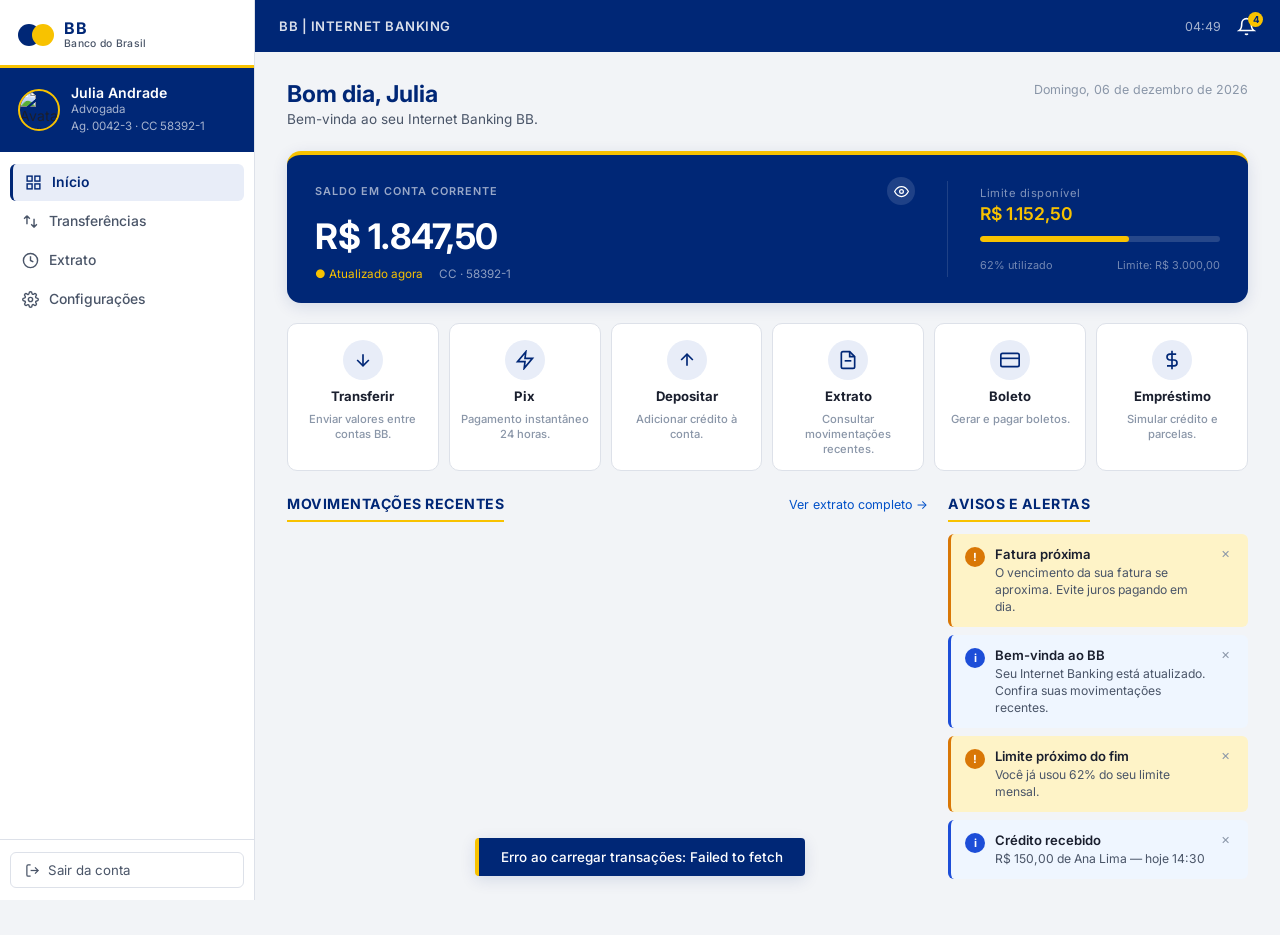
==== commit 5210ca89: "t push origin mainIntegra back do analista ao front existente" ====
--- a/frontend/usuario/index.html
+++ b/frontend/usuario/index.html
@@ -32,7 +32,7 @@
       </div>
       <div class="user-info">
         <p class="user-name">Julia Andrade</p>
-        <p class="user-detail">Analista Administrativa</p>
+        <p class="user-detail">Advogada</p>
         <p class="user-account">Ag. 0042-3 · CC 58392-1</p>
       </div>
     </div>
@@ -151,14 +151,14 @@
           <span class="qa-title">Extrato</span>
           <small>Consultar movimentações recentes.</small>
         </button>
-        <button class="qa-btn" onclick="showToast('Função disponível em breve.')">
+        <button class="qa-btn" onclick="openBoletoModal()">
           <div class="qa-icon-wrap">
             <svg viewBox="0 0 24 24" fill="none" stroke="currentColor" stroke-width="2" width="20" height="20"><rect x="1" y="4" width="22" height="16" rx="2"/><line x1="1" y1="10" x2="23" y2="10"/></svg>
           </div>
           <span class="qa-title">Boleto</span>
           <small>Gerar e pagar boletos.</small>
         </button>
-        <button class="qa-btn" onclick="showToast('Função disponível em breve.')">
+        <button class="qa-btn" onclick="openEmprestimoModal()">
           <div class="qa-icon-wrap">
             <svg viewBox="0 0 24 24" fill="none" stroke="currentColor" stroke-width="2" width="20" height="20"><line x1="12" y1="1" x2="12" y2="23"/><path d="M17 5H9.5a3.5 3.5 0 0 0 0 7h5a3.5 3.5 0 0 1 0 7H6"/></svg>
           </div>
@@ -379,5 +379,170 @@
 
   <div class="toast" id="toast"></div>
   <script src="js/app.js"></script>
+
+  <div class="modal-backdrop" id="modal-boleto">
+    <div class="modal">
+      <div class="modal-header-bar" style="background:var(--bb-blue);">
+        <span style="color:#fff;font-size:12px;font-weight:600;">&#9632; Boleto Bancário</span>
+      </div>
+
+      <div class="modal-icon" style="background:#e8f0fe;">
+        <svg viewBox="0 0 24 24" fill="none" stroke="var(--bb-blue)" stroke-width="1.5" width="26" height="26">
+          <rect x="2" y="5" width="20" height="14" rx="2"/>
+          <line x1="2" y1="10" x2="22" y2="10"/>
+        </svg>
+      </div>
+
+      <h2 class="modal-title">Boleto Bancário</h2>
+
+      <div style="display:flex;gap:8px;margin-bottom:18px;">
+        <button id="aba-gerar" onclick="abrirAbaBoleto('gerar')"
+          style="flex:1;padding:8px;border-radius:8px;border:1.5px solid var(--bb-blue);background:var(--bb-blue);color:#fff;font-size:13px;font-weight:600;cursor:pointer;">
+          Gerar Boleto
+        </button>
+        <button id="aba-pagar" onclick="abrirAbaBoleto('pagar')"
+          style="flex:1;padding:8px;border-radius:8px;border:1.5px solid var(--border);background:transparent;color:var(--text-secondary);font-size:13px;font-weight:600;cursor:pointer;">
+          Pagar Boleto
+        </button>
+      </div>
+
+      <div id="painel-gerar">
+        <div style="margin-bottom:12px;">
+          <label style="font-size:12px;font-weight:600;color:var(--text-muted);display:block;margin-bottom:4px;">BENEFICIÁRIO</label>
+          <input id="boletoNome" type="text" placeholder="Nome ou empresa" class="input-field"
+            style="width:100%;padding:10px 12px;border:1.5px solid var(--border);border-radius:8px;font-size:14px;outline:none;"/>
+        </div>
+        <div style="margin-bottom:12px;">
+          <label style="font-size:12px;font-weight:600;color:var(--text-muted);display:block;margin-bottom:4px;">VALOR</label>
+          <input id="boletoValor" type="number" placeholder="R$ 0,00" min="0.01" step="0.01" class="input-field"
+            style="width:100%;padding:10px 12px;border:1.5px solid var(--border);border-radius:8px;font-size:14px;outline:none;"/>
+        </div>
+        <div style="margin-bottom:16px;">
+          <label style="font-size:12px;font-weight:600;color:var(--text-muted);display:block;margin-bottom:4px;">VENCIMENTO</label>
+          <input id="boletoVencimento" type="date" class="input-field"
+            style="width:100%;padding:10px 12px;border:1.5px solid var(--border);border-radius:8px;font-size:14px;outline:none;"/>
+        </div>
+
+        <div id="boletoResultado" style="display:none;background:#f0f5ff;border:1px solid #c5d5f5;border-radius:8px;padding:12px;margin-bottom:16px;">
+          <p style="font-size:11px;font-weight:700;color:var(--bb-blue);margin-bottom:6px;text-transform:uppercase;">Código do Boleto</p>
+          <p id="boletoCodigoGerado" style="font-size:11px;font-family:monospace;word-break:break-all;color:var(--text-primary);"></p>
+          <button onclick="copiarCodigo()" style="margin-top:8px;padding:6px 12px;background:var(--bb-blue);color:#fff;border:none;border-radius:6px;font-size:12px;cursor:pointer;">
+            Copiar código
+          </button>
+        </div>
+
+        <div class="modal-actions">
+          <button class="btn-secondary" onclick="closeModal('modal-boleto')">Fechar</button>
+          <button class="btn-primary" onclick="gerarBoleto()">Gerar Boleto</button>
+        </div>
+      </div>
+
+      <div id="painel-pagar" style="display:none;">
+        <div style="margin-bottom:12px;">
+          <label style="font-size:12px;font-weight:600;color:var(--text-muted);display:block;margin-bottom:4px;">CÓDIGO DO BOLETO</label>
+          <input id="boletoCodigo" type="text" placeholder="Cole o código aqui"
+            style="width:100%;padding:10px 12px;border:1.5px solid var(--border);border-radius:8px;font-size:13px;outline:none;font-family:monospace;"/>
+        </div>
+
+        <p style="font-size:12px;font-weight:600;color:var(--text-muted);margin-bottom:8px;text-transform:uppercase;">Meus Boletos</p>
+        <div id="boletoLista" style="max-height:160px;overflow-y:auto;margin-bottom:16px;">
+          <p style="color:var(--text-muted);font-size:0.85rem;">Carregando...</p>
+        </div>
+
+        <div class="modal-actions">
+          <button class="btn-secondary" onclick="closeModal('modal-boleto')">Fechar</button>
+          <button class="btn-primary" onclick="pagarBoleto()">Pagar</button>
+        </div>
+      </div>
+    </div>
+  </div>
+
+  <div class="modal-backdrop" id="modal-emprestimo">
+    <div class="modal">
+      <div class="modal-header-bar" style="background:var(--bb-blue);">
+        <span style="color:#fff;font-size:12px;font-weight:600;">&#36; Crédito Pessoal</span>
+      </div>
+
+      <div class="modal-icon" style="background:#e8f0fe;">
+        <svg viewBox="0 0 24 24" fill="none" stroke="var(--bb-blue)" stroke-width="1.5" width="26" height="26">
+          <circle cx="12" cy="12" r="10"/>
+          <line x1="12" y1="8" x2="12" y2="16"/>
+          <line x1="8" y1="12" x2="16" y2="12"/>
+        </svg>
+      </div>
+
+      <h2 class="modal-title">Simular Empréstimo</h2>
+
+      <div style="margin-bottom:12px;">
+        <label style="font-size:12px;font-weight:600;color:var(--text-muted);display:block;margin-bottom:4px;">VALOR DESEJADO</label>
+        <input id="empValor" type="number" placeholder="R$ 0,00" min="100" step="100"
+          style="width:100%;padding:10px 12px;border:1.5px solid var(--border);border-radius:8px;font-size:14px;outline:none;"/>
+      </div>
+
+      <div style="margin-bottom:16px;">
+        <label style="font-size:12px;font-weight:600;color:var(--text-muted);display:block;margin-bottom:4px;">NÚMERO DE PARCELAS</label>
+        <select id="empParcelas"
+          style="width:100%;padding:10px 12px;border:1.5px solid var(--border);border-radius:8px;font-size:14px;outline:none;background:#fff;">
+          <option value="">Selecione...</option>
+          <option value="6">6x  — taxa 1,99% a.m.</option>
+          <option value="12">12x — taxa 2,29% a.m.</option>
+          <option value="24">24x — taxa 2,59% a.m.</option>
+          <option value="36">36x — taxa 2,89% a.m.</option>
+          <option value="48">48x — taxa 3,19% a.m.</option>
+          <option value="60">60x — taxa 3,49% a.m.</option>
+        </select>
+      </div>
+
+      <div id="empResultado" style="display:none;background:#f0f5ff;border:1px solid #c5d5f5;border-radius:10px;padding:14px;margin-bottom:16px;">
+        <p style="font-size:11px;font-weight:700;color:var(--bb-blue);margin-bottom:10px;text-transform:uppercase;">Resultado da Simulação</p>
+        <div style="display:grid;grid-template-columns:1fr 1fr;gap:8px;">
+          <div style="background:#fff;border-radius:8px;padding:10px;text-align:center;">
+            <p style="font-size:10px;color:var(--text-muted);margin-bottom:4px;">PARCELA MENSAL</p>
+            <p id="empResultadoValor" style="font-size:18px;font-weight:700;color:var(--bb-blue);"></p>
+          </div>
+          <div style="background:#fff;border-radius:8px;padding:10px;text-align:center;">
+            <p style="font-size:10px;color:var(--text-muted);margin-bottom:4px;">TOTAL A PAGAR</p>
+            <p id="empResultadoTotal" style="font-size:18px;font-weight:700;color:var(--red);"></p>
+          </div>
+          <div style="background:#fff;border-radius:8px;padding:10px;text-align:center;">
+            <p style="font-size:10px;color:var(--text-muted);margin-bottom:4px;">PARCELAMENTO</p>
+            <p id="empResultadoParcelas" style="font-size:13px;font-weight:600;color:var(--text-primary);"></p>
+          </div>
+          <div style="background:#fff;border-radius:8px;padding:10px;text-align:center;">
+            <p style="font-size:10px;color:var(--text-muted);margin-bottom:4px;">TAXA MENSAL</p>
+            <p id="empResultadoTaxa" style="font-size:13px;font-weight:600;color:var(--text-primary);"></p>
+          </div>
+        </div>
+      </div>
+
+      <div class="modal-actions">
+        <button class="btn-secondary" onclick="closeModal('modal-emprestimo')">Fechar</button>
+        <button class="btn-primary" onclick="simularEmprestimo()">Simular</button>
+      </div>
+    </div>
+  </div>
+
+<script>
+function abrirAbaBoleto(aba) {
+  document.getElementById('painel-gerar').style.display = aba === 'gerar' ? 'block' : 'none';
+  document.getElementById('painel-pagar').style.display = aba === 'pagar' ? 'block' : 'none';
+  document.getElementById('aba-gerar').style.background = aba === 'gerar' ? 'var(--bb-blue)' : 'transparent';
+  document.getElementById('aba-gerar').style.color      = aba === 'gerar' ? '#fff' : 'var(--text-secondary)';
+  document.getElementById('aba-pagar').style.background = aba === 'pagar' ? 'var(--bb-blue)' : 'transparent';
+  document.getElementById('aba-pagar').style.color      = aba === 'pagar' ? '#fff' : 'var(--text-secondary)';
+  if (aba === 'pagar') carregarBoletos();
+}
+
+function copiarCodigo() {
+  const codigo = document.getElementById('boletoCodigoGerado').textContent;
+  navigator.clipboard.writeText(codigo).then(() => showToast('Código copiado!'));
+}
+
+const originalOpenBoletoModal = window.openBoletoModal;
+window.openBoletoModal = function() {
+  abrirAbaBoleto('gerar');
+  openModal('modal-boleto');
+};
+</script>
 </body>
 </html>
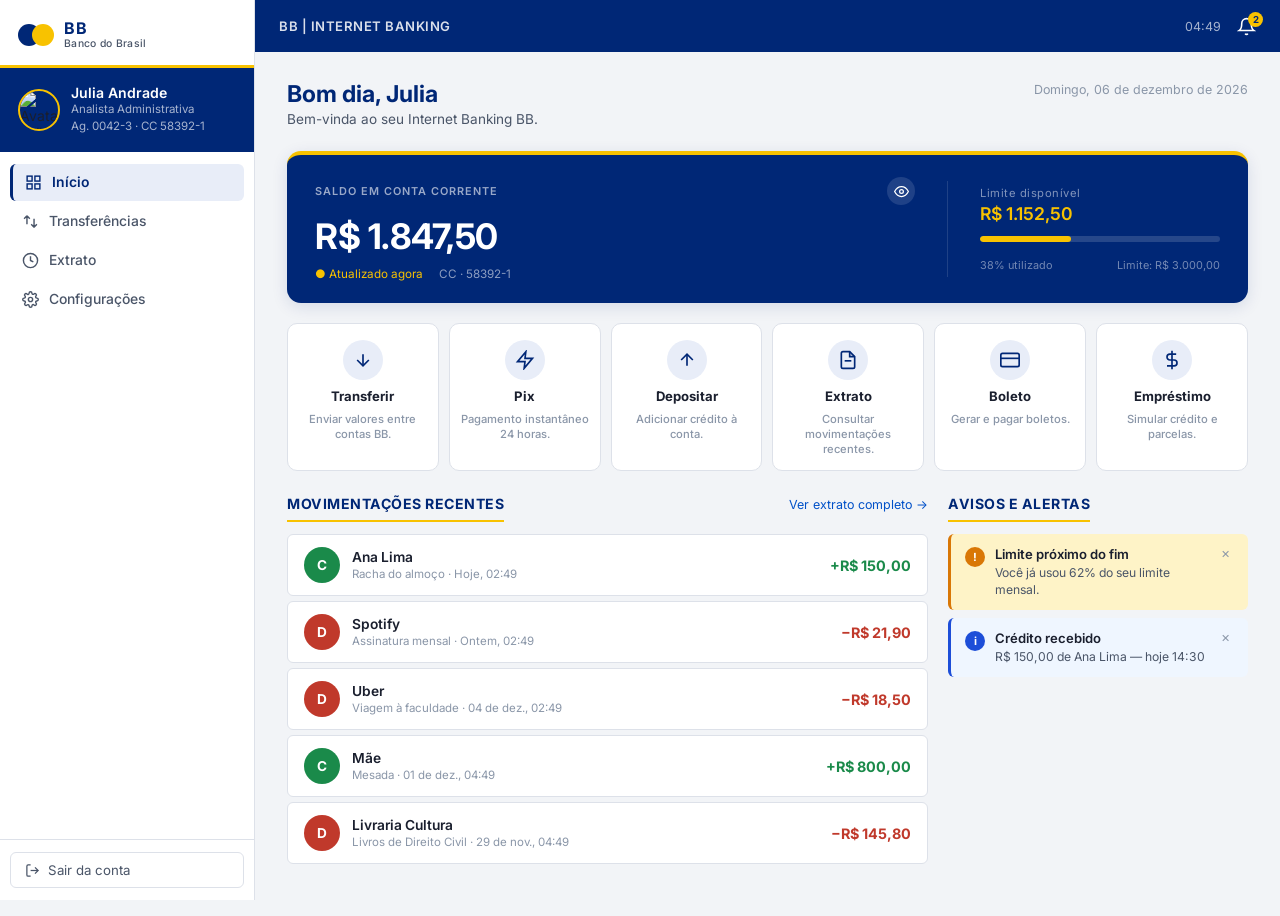
==== commit 4e95a8b3: "Revert "t push origin mainIntegra back do analista ao front existente" This reverts commit 5210ca89b" ====
--- a/frontend/usuario/index.html
+++ b/frontend/usuario/index.html
@@ -32,7 +32,7 @@
       </div>
       <div class="user-info">
         <p class="user-name">Julia Andrade</p>
-        <p class="user-detail">Advogada</p>
+        <p class="user-detail">Analista Administrativa</p>
         <p class="user-account">Ag. 0042-3 · CC 58392-1</p>
       </div>
     </div>
@@ -151,14 +151,14 @@
           <span class="qa-title">Extrato</span>
           <small>Consultar movimentações recentes.</small>
         </button>
-        <button class="qa-btn" onclick="openBoletoModal()">
+        <button class="qa-btn" onclick="showToast('Função disponível em breve.')">
           <div class="qa-icon-wrap">
             <svg viewBox="0 0 24 24" fill="none" stroke="currentColor" stroke-width="2" width="20" height="20"><rect x="1" y="4" width="22" height="16" rx="2"/><line x1="1" y1="10" x2="23" y2="10"/></svg>
           </div>
           <span class="qa-title">Boleto</span>
           <small>Gerar e pagar boletos.</small>
         </button>
-        <button class="qa-btn" onclick="openEmprestimoModal()">
+        <button class="qa-btn" onclick="showToast('Função disponível em breve.')">
           <div class="qa-icon-wrap">
             <svg viewBox="0 0 24 24" fill="none" stroke="currentColor" stroke-width="2" width="20" height="20"><line x1="12" y1="1" x2="12" y2="23"/><path d="M17 5H9.5a3.5 3.5 0 0 0 0 7h5a3.5 3.5 0 0 1 0 7H6"/></svg>
           </div>
@@ -379,170 +379,5 @@
 
   <div class="toast" id="toast"></div>
   <script src="js/app.js"></script>
-
-  <div class="modal-backdrop" id="modal-boleto">
-    <div class="modal">
-      <div class="modal-header-bar" style="background:var(--bb-blue);">
-        <span style="color:#fff;font-size:12px;font-weight:600;">&#9632; Boleto Bancário</span>
-      </div>
-
-      <div class="modal-icon" style="background:#e8f0fe;">
-        <svg viewBox="0 0 24 24" fill="none" stroke="var(--bb-blue)" stroke-width="1.5" width="26" height="26">
-          <rect x="2" y="5" width="20" height="14" rx="2"/>
-          <line x1="2" y1="10" x2="22" y2="10"/>
-        </svg>
-      </div>
-
-      <h2 class="modal-title">Boleto Bancário</h2>
-
-      <div style="display:flex;gap:8px;margin-bottom:18px;">
-        <button id="aba-gerar" onclick="abrirAbaBoleto('gerar')"
-          style="flex:1;padding:8px;border-radius:8px;border:1.5px solid var(--bb-blue);background:var(--bb-blue);color:#fff;font-size:13px;font-weight:600;cursor:pointer;">
-          Gerar Boleto
-        </button>
-        <button id="aba-pagar" onclick="abrirAbaBoleto('pagar')"
-          style="flex:1;padding:8px;border-radius:8px;border:1.5px solid var(--border);background:transparent;color:var(--text-secondary);font-size:13px;font-weight:600;cursor:pointer;">
-          Pagar Boleto
-        </button>
-      </div>
-
-      <div id="painel-gerar">
-        <div style="margin-bottom:12px;">
-          <label style="font-size:12px;font-weight:600;color:var(--text-muted);display:block;margin-bottom:4px;">BENEFICIÁRIO</label>
-          <input id="boletoNome" type="text" placeholder="Nome ou empresa" class="input-field"
-            style="width:100%;padding:10px 12px;border:1.5px solid var(--border);border-radius:8px;font-size:14px;outline:none;"/>
-        </div>
-        <div style="margin-bottom:12px;">
-          <label style="font-size:12px;font-weight:600;color:var(--text-muted);display:block;margin-bottom:4px;">VALOR</label>
-          <input id="boletoValor" type="number" placeholder="R$ 0,00" min="0.01" step="0.01" class="input-field"
-            style="width:100%;padding:10px 12px;border:1.5px solid var(--border);border-radius:8px;font-size:14px;outline:none;"/>
-        </div>
-        <div style="margin-bottom:16px;">
-          <label style="font-size:12px;font-weight:600;color:var(--text-muted);display:block;margin-bottom:4px;">VENCIMENTO</label>
-          <input id="boletoVencimento" type="date" class="input-field"
-            style="width:100%;padding:10px 12px;border:1.5px solid var(--border);border-radius:8px;font-size:14px;outline:none;"/>
-        </div>
-
-        <div id="boletoResultado" style="display:none;background:#f0f5ff;border:1px solid #c5d5f5;border-radius:8px;padding:12px;margin-bottom:16px;">
-          <p style="font-size:11px;font-weight:700;color:var(--bb-blue);margin-bottom:6px;text-transform:uppercase;">Código do Boleto</p>
-          <p id="boletoCodigoGerado" style="font-size:11px;font-family:monospace;word-break:break-all;color:var(--text-primary);"></p>
-          <button onclick="copiarCodigo()" style="margin-top:8px;padding:6px 12px;background:var(--bb-blue);color:#fff;border:none;border-radius:6px;font-size:12px;cursor:pointer;">
-            Copiar código
-          </button>
-        </div>
-
-        <div class="modal-actions">
-          <button class="btn-secondary" onclick="closeModal('modal-boleto')">Fechar</button>
-          <button class="btn-primary" onclick="gerarBoleto()">Gerar Boleto</button>
-        </div>
-      </div>
-
-      <div id="painel-pagar" style="display:none;">
-        <div style="margin-bottom:12px;">
-          <label style="font-size:12px;font-weight:600;color:var(--text-muted);display:block;margin-bottom:4px;">CÓDIGO DO BOLETO</label>
-          <input id="boletoCodigo" type="text" placeholder="Cole o código aqui"
-            style="width:100%;padding:10px 12px;border:1.5px solid var(--border);border-radius:8px;font-size:13px;outline:none;font-family:monospace;"/>
-        </div>
-
-        <p style="font-size:12px;font-weight:600;color:var(--text-muted);margin-bottom:8px;text-transform:uppercase;">Meus Boletos</p>
-        <div id="boletoLista" style="max-height:160px;overflow-y:auto;margin-bottom:16px;">
-          <p style="color:var(--text-muted);font-size:0.85rem;">Carregando...</p>
-        </div>
-
-        <div class="modal-actions">
-          <button class="btn-secondary" onclick="closeModal('modal-boleto')">Fechar</button>
-          <button class="btn-primary" onclick="pagarBoleto()">Pagar</button>
-        </div>
-      </div>
-    </div>
-  </div>
-
-  <div class="modal-backdrop" id="modal-emprestimo">
-    <div class="modal">
-      <div class="modal-header-bar" style="background:var(--bb-blue);">
-        <span style="color:#fff;font-size:12px;font-weight:600;">&#36; Crédito Pessoal</span>
-      </div>
-
-      <div class="modal-icon" style="background:#e8f0fe;">
-        <svg viewBox="0 0 24 24" fill="none" stroke="var(--bb-blue)" stroke-width="1.5" width="26" height="26">
-          <circle cx="12" cy="12" r="10"/>
-          <line x1="12" y1="8" x2="12" y2="16"/>
-          <line x1="8" y1="12" x2="16" y2="12"/>
-        </svg>
-      </div>
-
-      <h2 class="modal-title">Simular Empréstimo</h2>
-
-      <div style="margin-bottom:12px;">
-        <label style="font-size:12px;font-weight:600;color:var(--text-muted);display:block;margin-bottom:4px;">VALOR DESEJADO</label>
-        <input id="empValor" type="number" placeholder="R$ 0,00" min="100" step="100"
-          style="width:100%;padding:10px 12px;border:1.5px solid var(--border);border-radius:8px;font-size:14px;outline:none;"/>
-      </div>
-
-      <div style="margin-bottom:16px;">
-        <label style="font-size:12px;font-weight:600;color:var(--text-muted);display:block;margin-bottom:4px;">NÚMERO DE PARCELAS</label>
-        <select id="empParcelas"
-          style="width:100%;padding:10px 12px;border:1.5px solid var(--border);border-radius:8px;font-size:14px;outline:none;background:#fff;">
-          <option value="">Selecione...</option>
-          <option value="6">6x  — taxa 1,99% a.m.</option>
-          <option value="12">12x — taxa 2,29% a.m.</option>
-          <option value="24">24x — taxa 2,59% a.m.</option>
-          <option value="36">36x — taxa 2,89% a.m.</option>
-          <option value="48">48x — taxa 3,19% a.m.</option>
-          <option value="60">60x — taxa 3,49% a.m.</option>
-        </select>
-      </div>
-
-      <div id="empResultado" style="display:none;background:#f0f5ff;border:1px solid #c5d5f5;border-radius:10px;padding:14px;margin-bottom:16px;">
-        <p style="font-size:11px;font-weight:700;color:var(--bb-blue);margin-bottom:10px;text-transform:uppercase;">Resultado da Simulação</p>
-        <div style="display:grid;grid-template-columns:1fr 1fr;gap:8px;">
-          <div style="background:#fff;border-radius:8px;padding:10px;text-align:center;">
-            <p style="font-size:10px;color:var(--text-muted);margin-bottom:4px;">PARCELA MENSAL</p>
-            <p id="empResultadoValor" style="font-size:18px;font-weight:700;color:var(--bb-blue);"></p>
-          </div>
-          <div style="background:#fff;border-radius:8px;padding:10px;text-align:center;">
-            <p style="font-size:10px;color:var(--text-muted);margin-bottom:4px;">TOTAL A PAGAR</p>
-            <p id="empResultadoTotal" style="font-size:18px;font-weight:700;color:var(--red);"></p>
-          </div>
-          <div style="background:#fff;border-radius:8px;padding:10px;text-align:center;">
-            <p style="font-size:10px;color:var(--text-muted);margin-bottom:4px;">PARCELAMENTO</p>
-            <p id="empResultadoParcelas" style="font-size:13px;font-weight:600;color:var(--text-primary);"></p>
-          </div>
-          <div style="background:#fff;border-radius:8px;padding:10px;text-align:center;">
-            <p style="font-size:10px;color:var(--text-muted);margin-bottom:4px;">TAXA MENSAL</p>
-            <p id="empResultadoTaxa" style="font-size:13px;font-weight:600;color:var(--text-primary);"></p>
-          </div>
-        </div>
-      </div>
-
-      <div class="modal-actions">
-        <button class="btn-secondary" onclick="closeModal('modal-emprestimo')">Fechar</button>
-        <button class="btn-primary" onclick="simularEmprestimo()">Simular</button>
-      </div>
-    </div>
-  </div>
-
-<script>
-function abrirAbaBoleto(aba) {
-  document.getElementById('painel-gerar').style.display = aba === 'gerar' ? 'block' : 'none';
-  document.getElementById('painel-pagar').style.display = aba === 'pagar' ? 'block' : 'none';
-  document.getElementById('aba-gerar').style.background = aba === 'gerar' ? 'var(--bb-blue)' : 'transparent';
-  document.getElementById('aba-gerar').style.color      = aba === 'gerar' ? '#fff' : 'var(--text-secondary)';
-  document.getElementById('aba-pagar').style.background = aba === 'pagar' ? 'var(--bb-blue)' : 'transparent';
-  document.getElementById('aba-pagar').style.color      = aba === 'pagar' ? '#fff' : 'var(--text-secondary)';
-  if (aba === 'pagar') carregarBoletos();
-}
-
-function copiarCodigo() {
-  const codigo = document.getElementById('boletoCodigoGerado').textContent;
-  navigator.clipboard.writeText(codigo).then(() => showToast('Código copiado!'));
-}
-
-const originalOpenBoletoModal = window.openBoletoModal;
-window.openBoletoModal = function() {
-  abrirAbaBoleto('gerar');
-  openModal('modal-boleto');
-};
-</script>
 </body>
 </html>
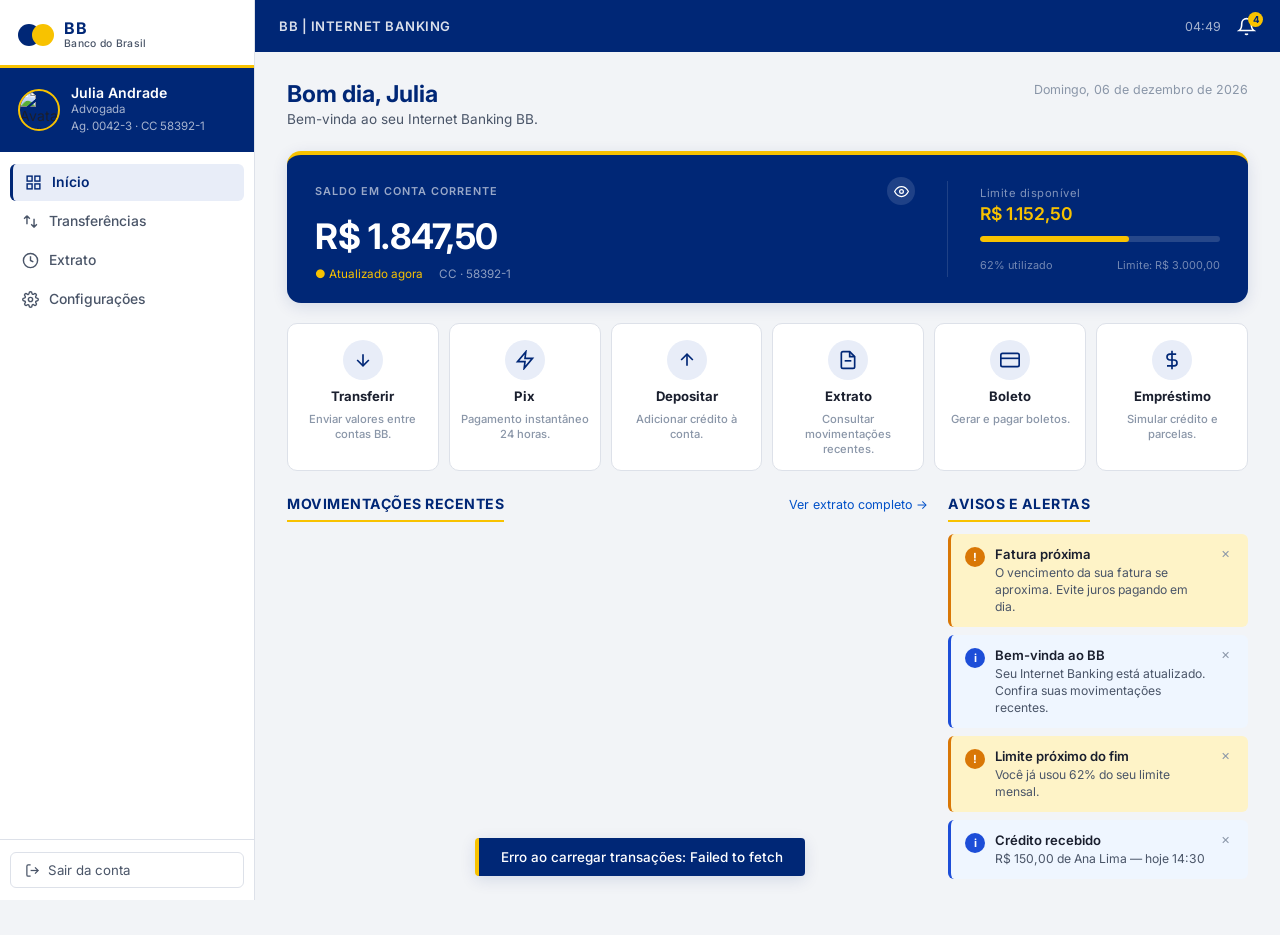
==== commit 1957ffa1: "final." ====
--- a/frontend/usuario/index.html
+++ b/frontend/usuario/index.html
@@ -32,7 +32,7 @@
       </div>
       <div class="user-info">
         <p class="user-name">Julia Andrade</p>
-        <p class="user-detail">Analista Administrativa</p>
+        <p class="user-detail">Advogada</p>
         <p class="user-account">Ag. 0042-3 · CC 58392-1</p>
       </div>
     </div>
@@ -151,14 +151,14 @@
           <span class="qa-title">Extrato</span>
           <small>Consultar movimentações recentes.</small>
         </button>
-        <button class="qa-btn" onclick="showToast('Função disponível em breve.')">
+        <button class="qa-btn" onclick="openBoletoModal()">
           <div class="qa-icon-wrap">
             <svg viewBox="0 0 24 24" fill="none" stroke="currentColor" stroke-width="2" width="20" height="20"><rect x="1" y="4" width="22" height="16" rx="2"/><line x1="1" y1="10" x2="23" y2="10"/></svg>
           </div>
           <span class="qa-title">Boleto</span>
           <small>Gerar e pagar boletos.</small>
         </button>
-        <button class="qa-btn" onclick="showToast('Função disponível em breve.')">
+        <button class="qa-btn" onclick="openEmprestimoModal()">
           <div class="qa-icon-wrap">
             <svg viewBox="0 0 24 24" fill="none" stroke="currentColor" stroke-width="2" width="20" height="20"><line x1="12" y1="1" x2="12" y2="23"/><path d="M17 5H9.5a3.5 3.5 0 0 0 0 7h5a3.5 3.5 0 0 1 0 7H6"/></svg>
           </div>
@@ -379,5 +379,170 @@
 
   <div class="toast" id="toast"></div>
   <script src="js/app.js"></script>
+
+  <div class="modal-backdrop" id="modal-boleto">
+    <div class="modal">
+      <div class="modal-header-bar" style="background:var(--bb-blue);">
+        <span style="color:#fff;font-size:12px;font-weight:600;">&#9632; Boleto Bancário</span>
+      </div>
+
+      <div class="modal-icon" style="background:#e8f0fe;">
+        <svg viewBox="0 0 24 24" fill="none" stroke="var(--bb-blue)" stroke-width="1.5" width="26" height="26">
+          <rect x="2" y="5" width="20" height="14" rx="2"/>
+          <line x1="2" y1="10" x2="22" y2="10"/>
+        </svg>
+      </div>
+
+      <h2 class="modal-title">Boleto Bancário</h2>
+
+      <div style="display:flex;gap:8px;margin-bottom:18px;">
+        <button id="aba-gerar" onclick="abrirAbaBoleto('gerar')"
+          style="flex:1;padding:8px;border-radius:8px;border:1.5px solid var(--bb-blue);background:var(--bb-blue);color:#fff;font-size:13px;font-weight:600;cursor:pointer;">
+          Gerar Boleto
+        </button>
+        <button id="aba-pagar" onclick="abrirAbaBoleto('pagar')"
+          style="flex:1;padding:8px;border-radius:8px;border:1.5px solid var(--border);background:transparent;color:var(--text-secondary);font-size:13px;font-weight:600;cursor:pointer;">
+          Pagar Boleto
+        </button>
+      </div>
+
+      <div id="painel-gerar">
+        <div style="margin-bottom:12px;">
+          <label style="font-size:12px;font-weight:600;color:var(--text-muted);display:block;margin-bottom:4px;">BENEFICIÁRIO</label>
+          <input id="boletoNome" type="text" placeholder="Nome ou empresa" class="input-field"
+            style="width:100%;padding:10px 12px;border:1.5px solid var(--border);border-radius:8px;font-size:14px;outline:none;"/>
+        </div>
+        <div style="margin-bottom:12px;">
+          <label style="font-size:12px;font-weight:600;color:var(--text-muted);display:block;margin-bottom:4px;">VALOR</label>
+          <input id="boletoValor" type="number" placeholder="R$ 0,00" min="0.01" step="0.01" class="input-field"
+            style="width:100%;padding:10px 12px;border:1.5px solid var(--border);border-radius:8px;font-size:14px;outline:none;"/>
+        </div>
+        <div style="margin-bottom:16px;">
+          <label style="font-size:12px;font-weight:600;color:var(--text-muted);display:block;margin-bottom:4px;">VENCIMENTO</label>
+          <input id="boletoVencimento" type="date" class="input-field"
+            style="width:100%;padding:10px 12px;border:1.5px solid var(--border);border-radius:8px;font-size:14px;outline:none;"/>
+        </div>
+
+        <div id="boletoResultado" style="display:none;background:#f0f5ff;border:1px solid #c5d5f5;border-radius:8px;padding:12px;margin-bottom:16px;">
+          <p style="font-size:11px;font-weight:700;color:var(--bb-blue);margin-bottom:6px;text-transform:uppercase;">Código do Boleto</p>
+          <p id="boletoCodigoGerado" style="font-size:11px;font-family:monospace;word-break:break-all;color:var(--text-primary);"></p>
+          <button onclick="copiarCodigo()" style="margin-top:8px;padding:6px 12px;background:var(--bb-blue);color:#fff;border:none;border-radius:6px;font-size:12px;cursor:pointer;">
+            Copiar código
+          </button>
+        </div>
+
+        <div class="modal-actions">
+          <button class="btn-secondary" onclick="closeModal('modal-boleto')">Fechar</button>
+          <button class="btn-primary" onclick="gerarBoleto()">Gerar Boleto</button>
+        </div>
+      </div>
+
+      <div id="painel-pagar" style="display:none;">
+        <div style="margin-bottom:12px;">
+          <label style="font-size:12px;font-weight:600;color:var(--text-muted);display:block;margin-bottom:4px;">CÓDIGO DO BOLETO</label>
+          <input id="boletoCodigo" type="text" placeholder="Cole o código aqui"
+            style="width:100%;padding:10px 12px;border:1.5px solid var(--border);border-radius:8px;font-size:13px;outline:none;font-family:monospace;"/>
+        </div>
+
+        <p style="font-size:12px;font-weight:600;color:var(--text-muted);margin-bottom:8px;text-transform:uppercase;">Meus Boletos</p>
+        <div id="boletoLista" style="max-height:160px;overflow-y:auto;margin-bottom:16px;">
+          <p style="color:var(--text-muted);font-size:0.85rem;">Carregando...</p>
+        </div>
+
+        <div class="modal-actions">
+          <button class="btn-secondary" onclick="closeModal('modal-boleto')">Fechar</button>
+          <button class="btn-primary" onclick="pagarBoleto()">Pagar</button>
+        </div>
+      </div>
+    </div>
+  </div>
+
+  <div class="modal-backdrop" id="modal-emprestimo">
+    <div class="modal">
+      <div class="modal-header-bar" style="background:var(--bb-blue);">
+        <span style="color:#fff;font-size:12px;font-weight:600;">&#36; Crédito Pessoal</span>
+      </div>
+
+      <div class="modal-icon" style="background:#e8f0fe;">
+        <svg viewBox="0 0 24 24" fill="none" stroke="var(--bb-blue)" stroke-width="1.5" width="26" height="26">
+          <circle cx="12" cy="12" r="10"/>
+          <line x1="12" y1="8" x2="12" y2="16"/>
+          <line x1="8" y1="12" x2="16" y2="12"/>
+        </svg>
+      </div>
+
+      <h2 class="modal-title">Simular Empréstimo</h2>
+
+      <div style="margin-bottom:12px;">
+        <label style="font-size:12px;font-weight:600;color:var(--text-muted);display:block;margin-bottom:4px;">VALOR DESEJADO</label>
+        <input id="empValor" type="number" placeholder="R$ 0,00" min="100" step="100"
+          style="width:100%;padding:10px 12px;border:1.5px solid var(--border);border-radius:8px;font-size:14px;outline:none;"/>
+      </div>
+
+      <div style="margin-bottom:16px;">
+        <label style="font-size:12px;font-weight:600;color:var(--text-muted);display:block;margin-bottom:4px;">NÚMERO DE PARCELAS</label>
+        <select id="empParcelas"
+          style="width:100%;padding:10px 12px;border:1.5px solid var(--border);border-radius:8px;font-size:14px;outline:none;background:#fff;">
+          <option value="">Selecione...</option>
+          <option value="6">6x  — taxa 1,99% a.m.</option>
+          <option value="12">12x — taxa 2,29% a.m.</option>
+          <option value="24">24x — taxa 2,59% a.m.</option>
+          <option value="36">36x — taxa 2,89% a.m.</option>
+          <option value="48">48x — taxa 3,19% a.m.</option>
+          <option value="60">60x — taxa 3,49% a.m.</option>
+        </select>
+      </div>
+
+      <div id="empResultado" style="display:none;background:#f0f5ff;border:1px solid #c5d5f5;border-radius:10px;padding:14px;margin-bottom:16px;">
+        <p style="font-size:11px;font-weight:700;color:var(--bb-blue);margin-bottom:10px;text-transform:uppercase;">Resultado da Simulação</p>
+        <div style="display:grid;grid-template-columns:1fr 1fr;gap:8px;">
+          <div style="background:#fff;border-radius:8px;padding:10px;text-align:center;">
+            <p style="font-size:10px;color:var(--text-muted);margin-bottom:4px;">PARCELA MENSAL</p>
+            <p id="empResultadoValor" style="font-size:18px;font-weight:700;color:var(--bb-blue);"></p>
+          </div>
+          <div style="background:#fff;border-radius:8px;padding:10px;text-align:center;">
+            <p style="font-size:10px;color:var(--text-muted);margin-bottom:4px;">TOTAL A PAGAR</p>
+            <p id="empResultadoTotal" style="font-size:18px;font-weight:700;color:var(--red);"></p>
+          </div>
+          <div style="background:#fff;border-radius:8px;padding:10px;text-align:center;">
+            <p style="font-size:10px;color:var(--text-muted);margin-bottom:4px;">PARCELAMENTO</p>
+            <p id="empResultadoParcelas" style="font-size:13px;font-weight:600;color:var(--text-primary);"></p>
+          </div>
+          <div style="background:#fff;border-radius:8px;padding:10px;text-align:center;">
+            <p style="font-size:10px;color:var(--text-muted);margin-bottom:4px;">TAXA MENSAL</p>
+            <p id="empResultadoTaxa" style="font-size:13px;font-weight:600;color:var(--text-primary);"></p>
+          </div>
+        </div>
+      </div>
+
+      <div class="modal-actions">
+        <button class="btn-secondary" onclick="closeModal('modal-emprestimo')">Fechar</button>
+        <button class="btn-primary" onclick="simularEmprestimo()">Simular</button>
+      </div>
+    </div>
+  </div>
+
+<script>
+function abrirAbaBoleto(aba) {
+  document.getElementById('painel-gerar').style.display = aba === 'gerar' ? 'block' : 'none';
+  document.getElementById('painel-pagar').style.display = aba === 'pagar' ? 'block' : 'none';
+  document.getElementById('aba-gerar').style.background = aba === 'gerar' ? 'var(--bb-blue)' : 'transparent';
+  document.getElementById('aba-gerar').style.color      = aba === 'gerar' ? '#fff' : 'var(--text-secondary)';
+  document.getElementById('aba-pagar').style.background = aba === 'pagar' ? 'var(--bb-blue)' : 'transparent';
+  document.getElementById('aba-pagar').style.color      = aba === 'pagar' ? '#fff' : 'var(--text-secondary)';
+  if (aba === 'pagar') carregarBoletos();
+}
+
+function copiarCodigo() {
+  const codigo = document.getElementById('boletoCodigoGerado').textContent;
+  navigator.clipboard.writeText(codigo).then(() => showToast('Código copiado!'));
+}
+
+const originalOpenBoletoModal = window.openBoletoModal;
+window.openBoletoModal = function() {
+  abrirAbaBoleto('gerar');
+  openModal('modal-boleto');
+};
+</script>
 </body>
 </html>
